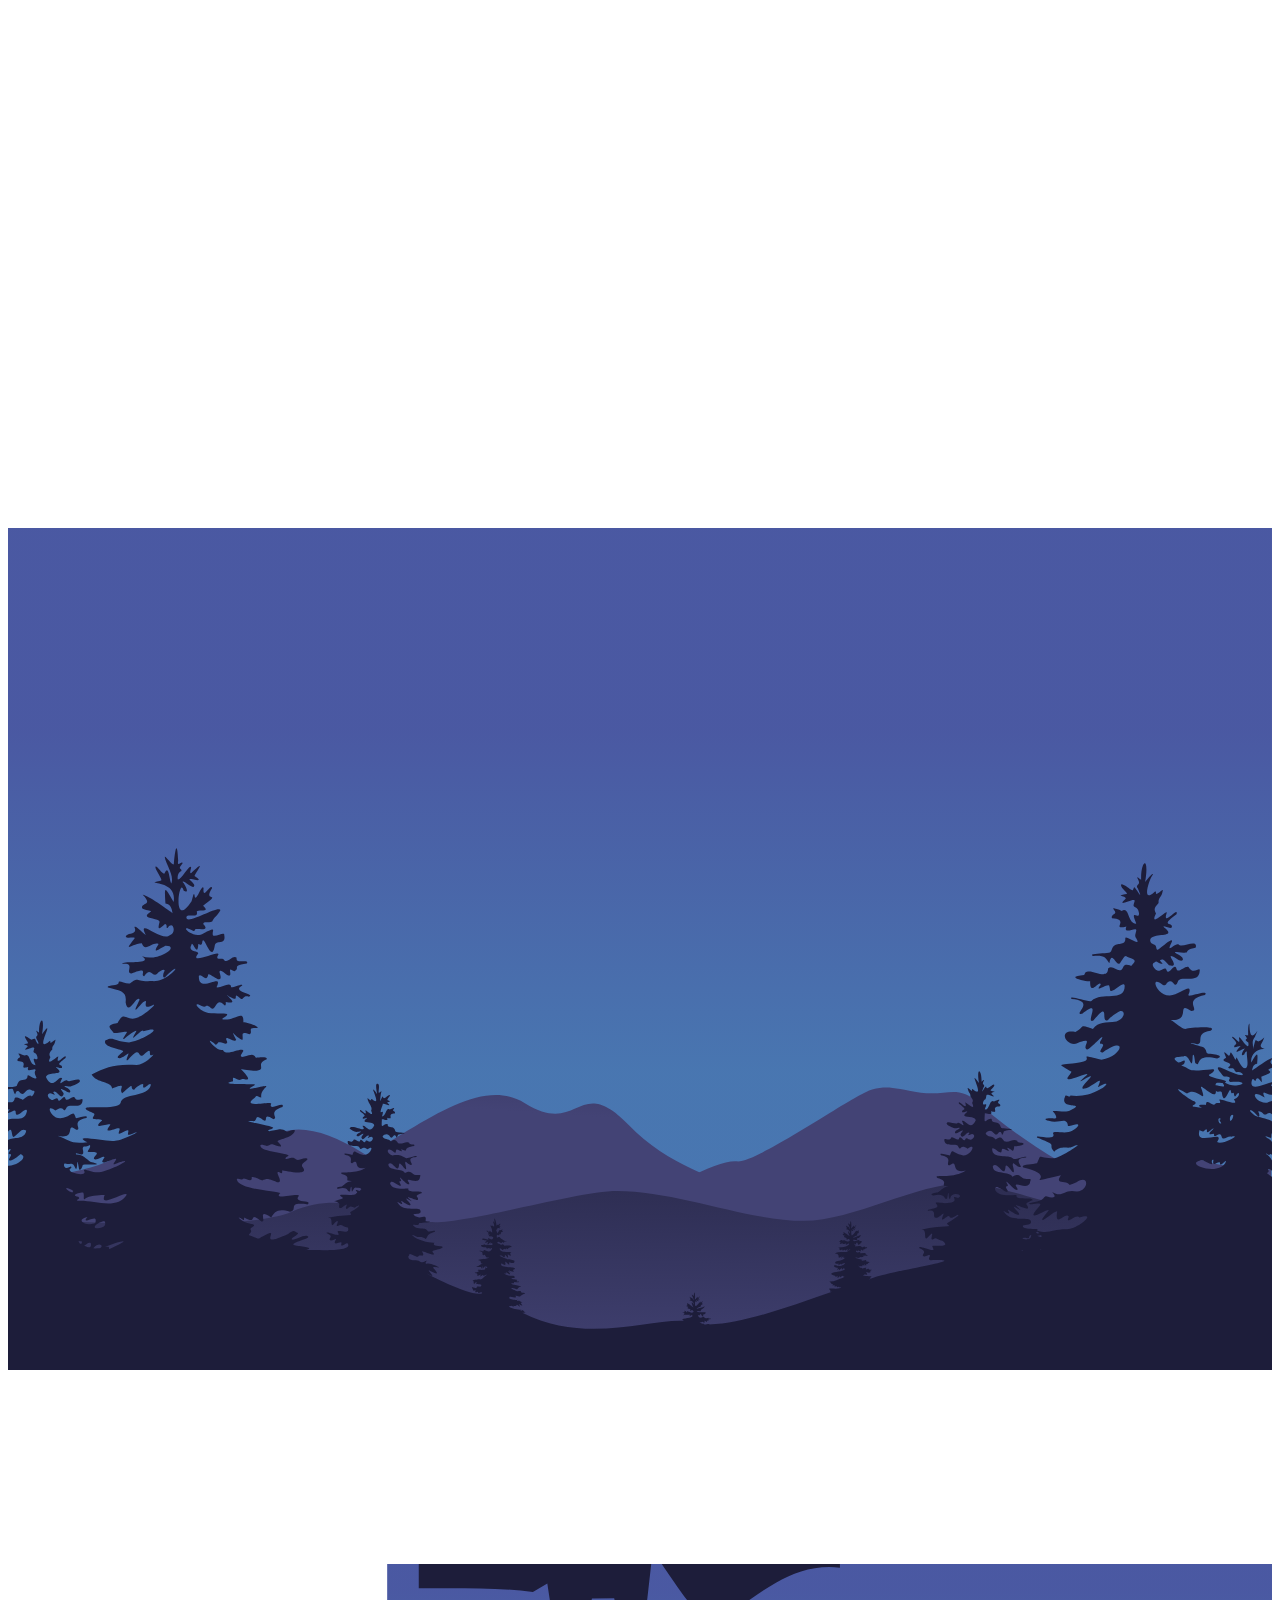
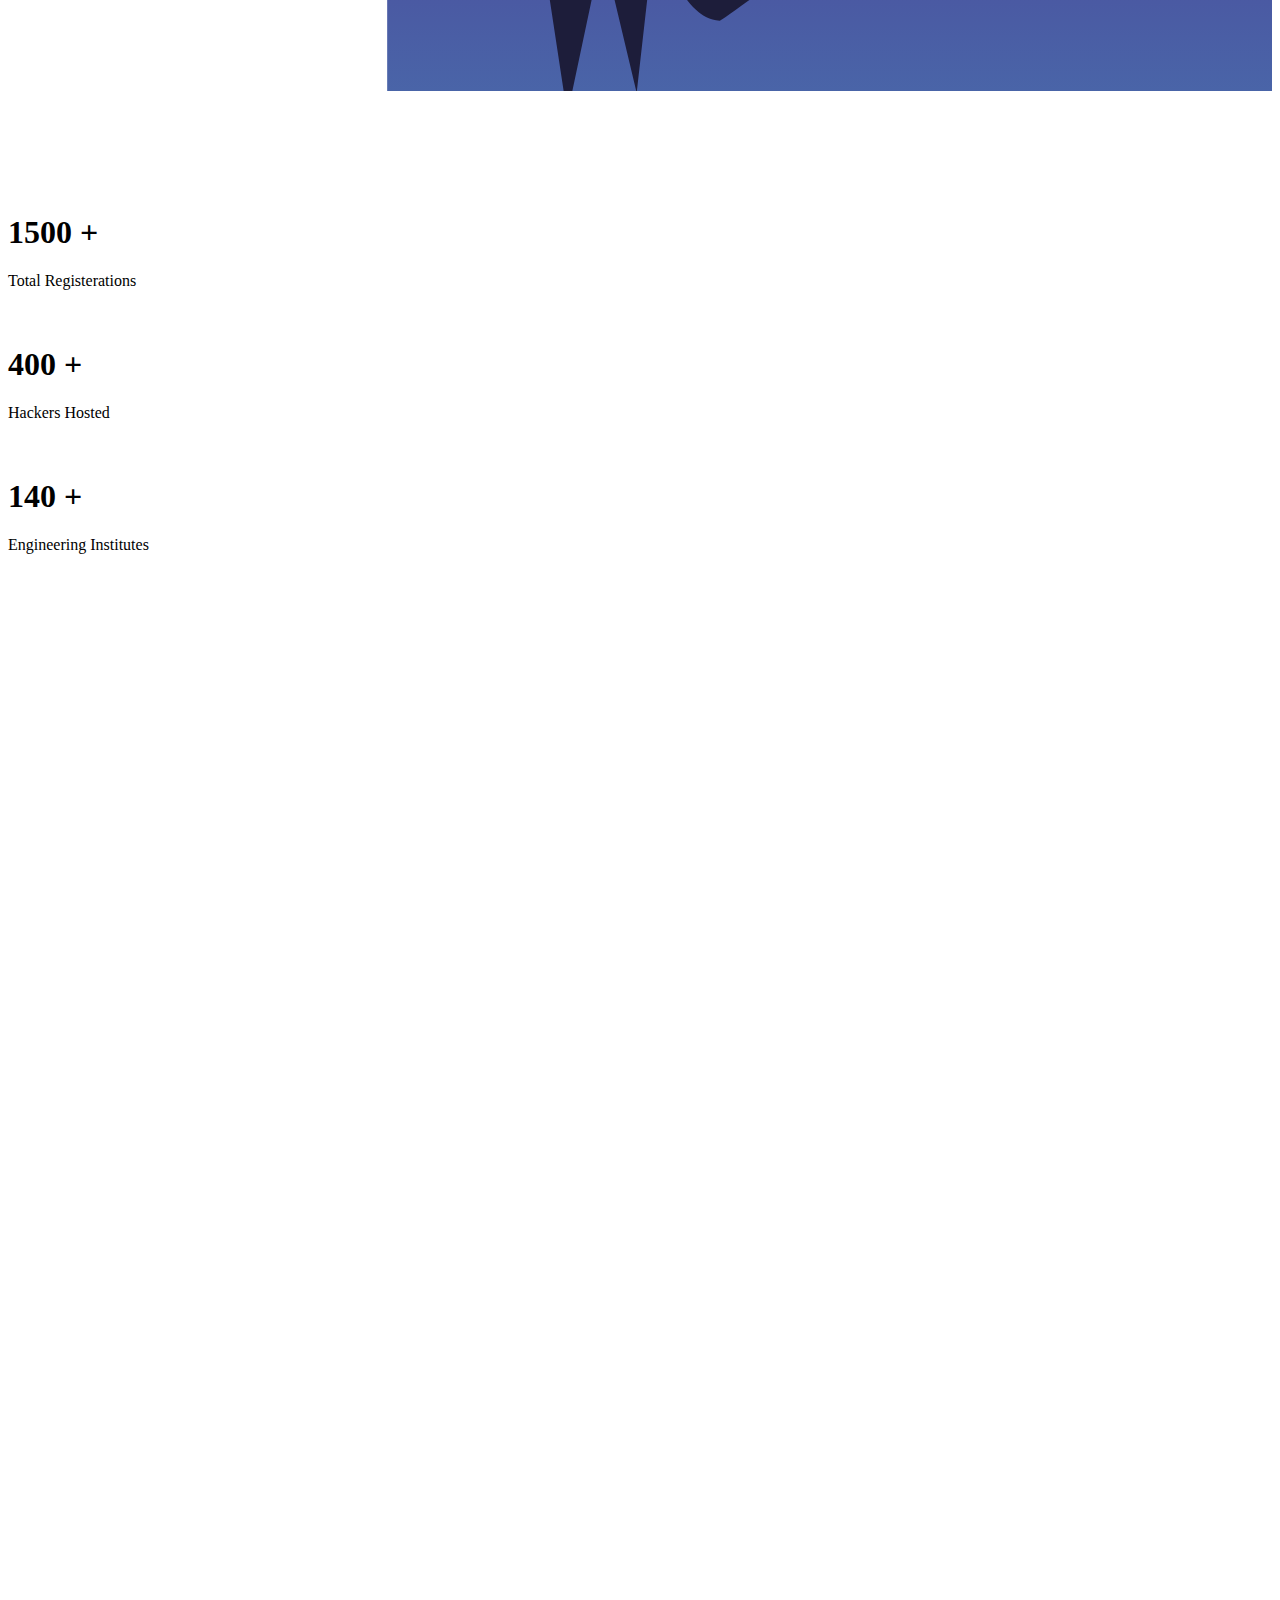
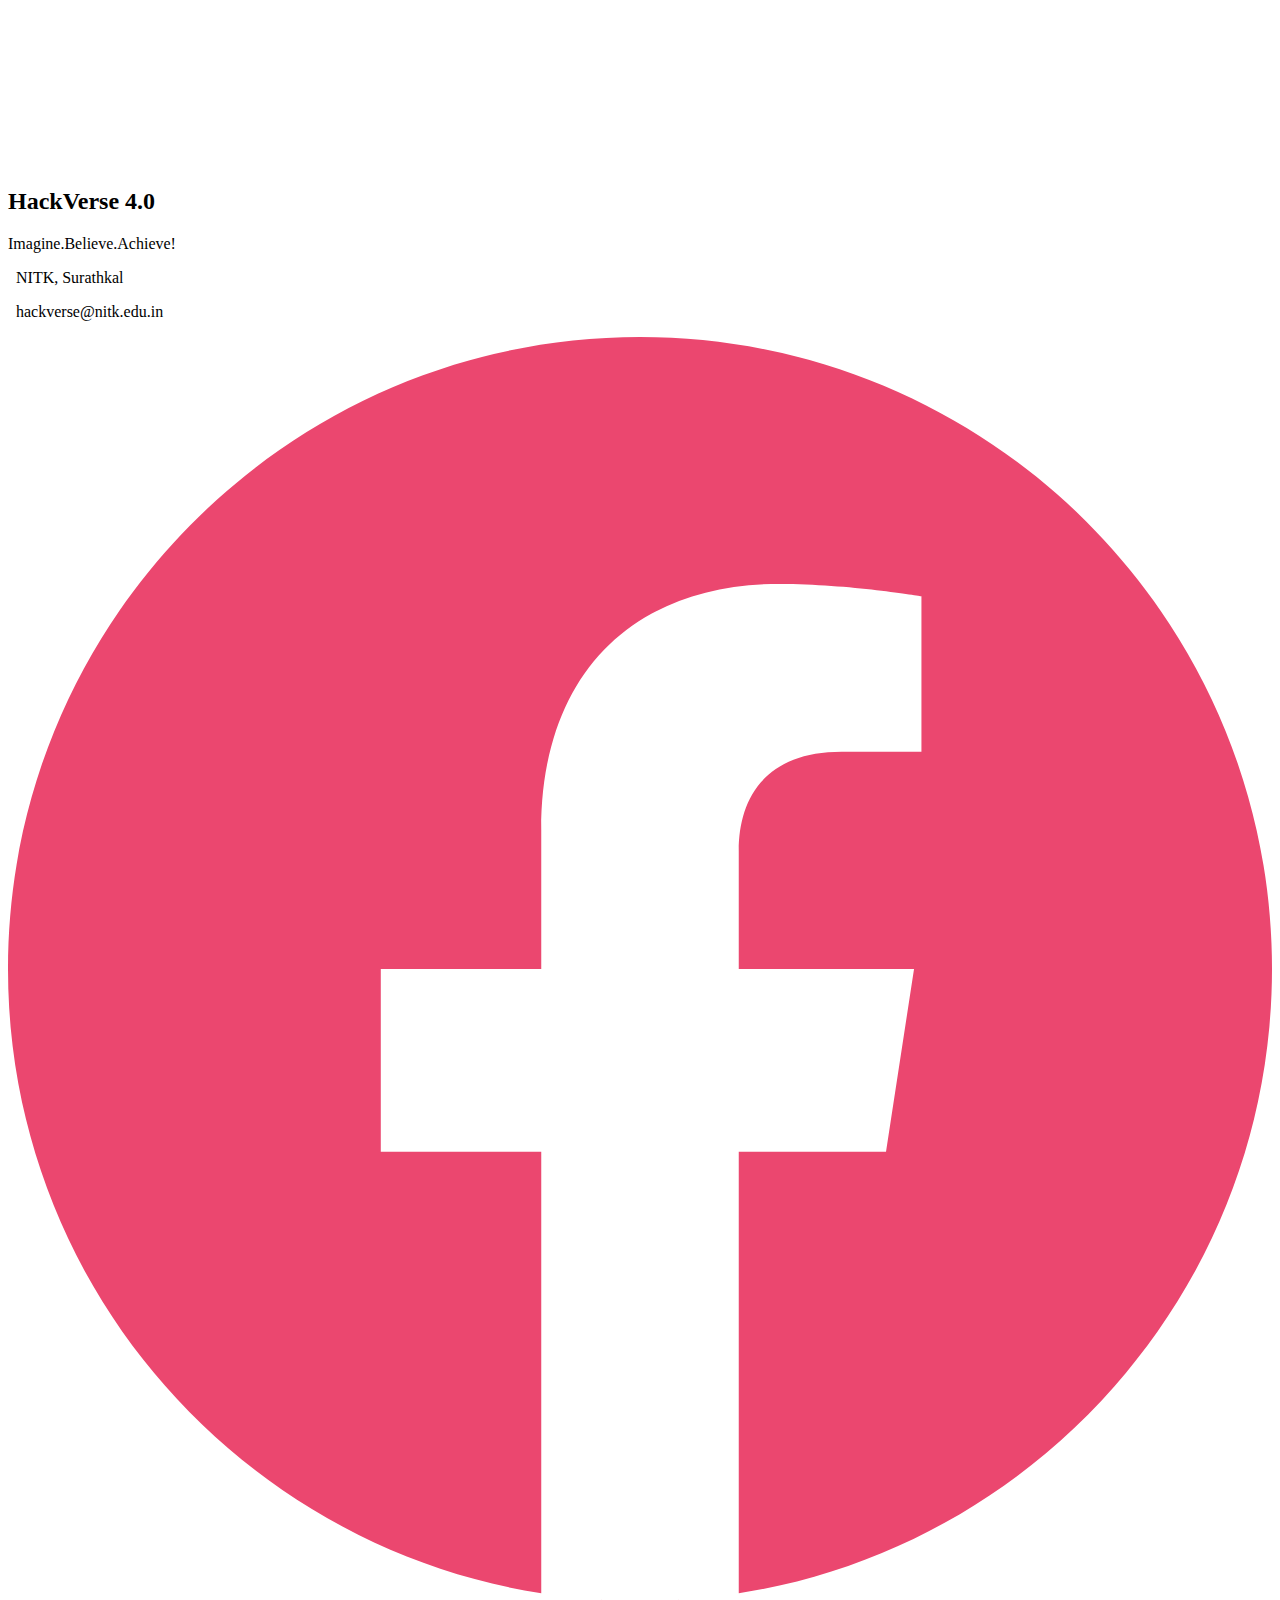
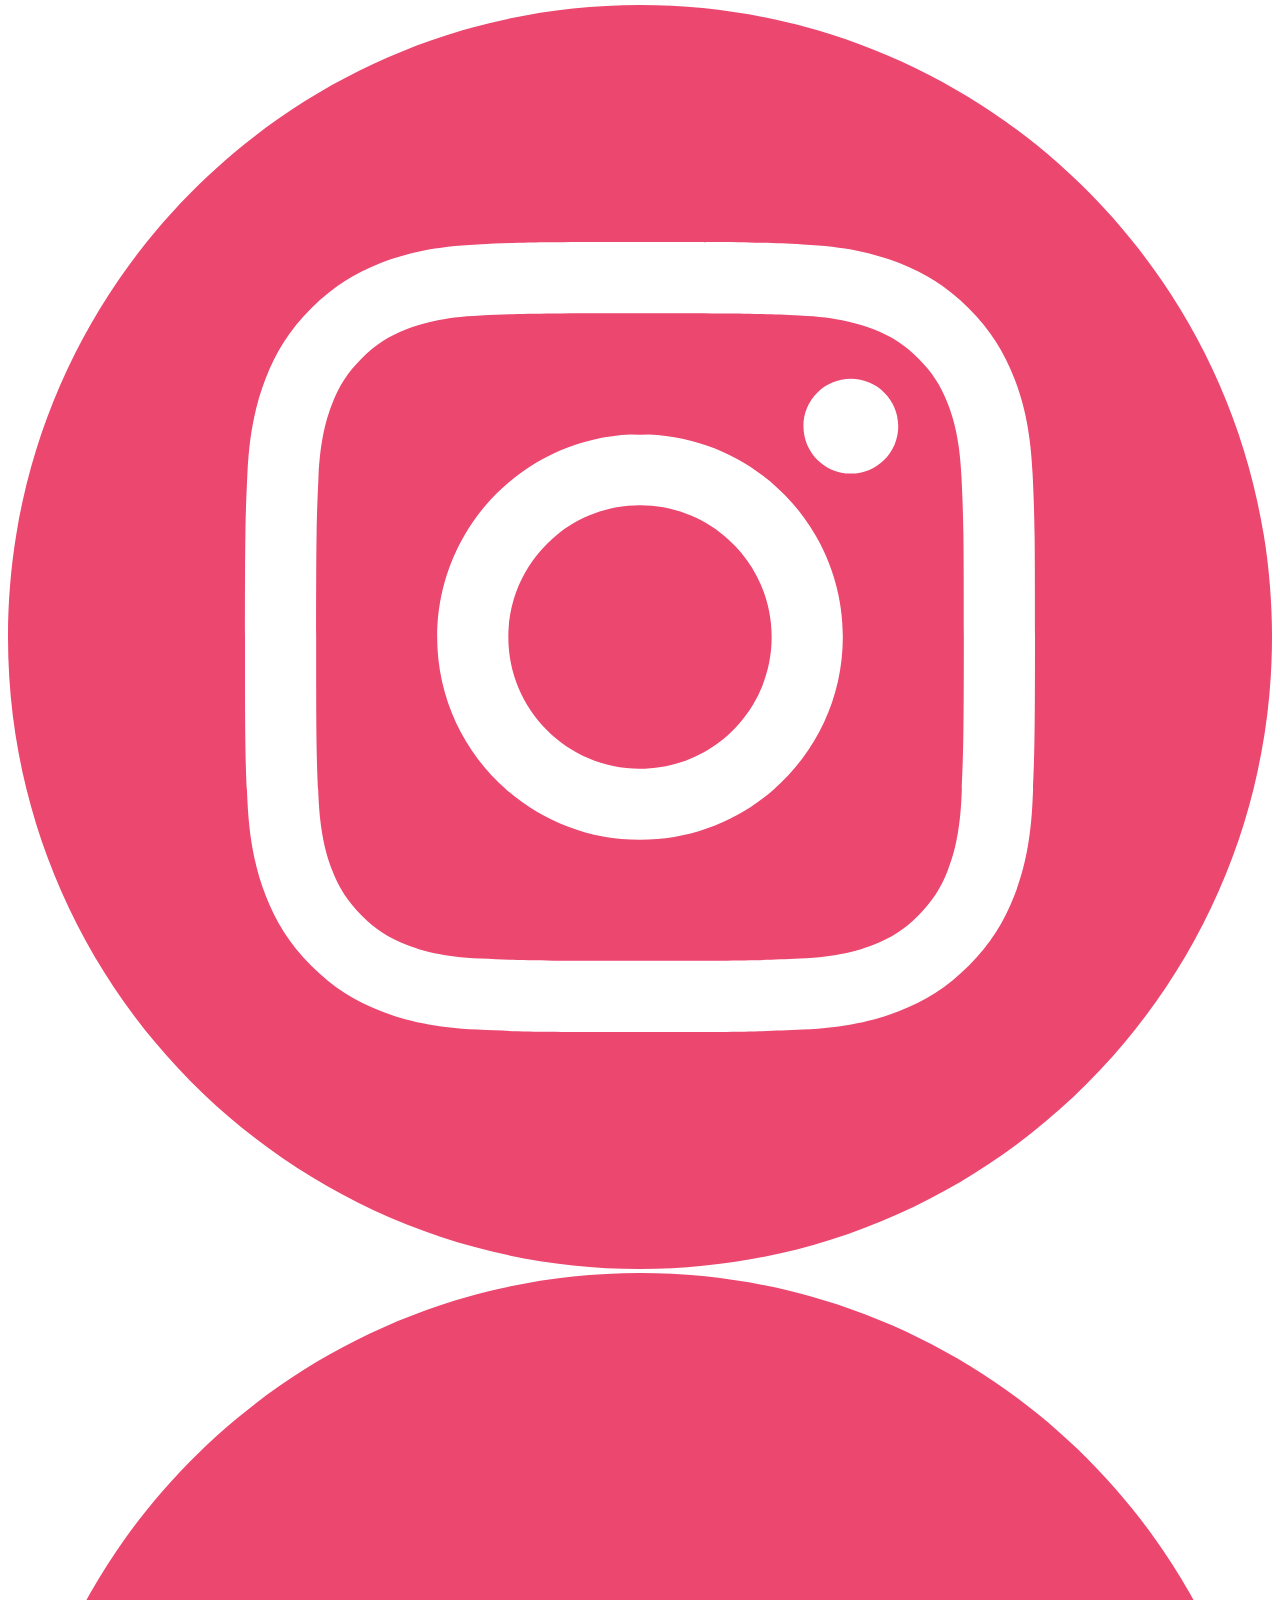
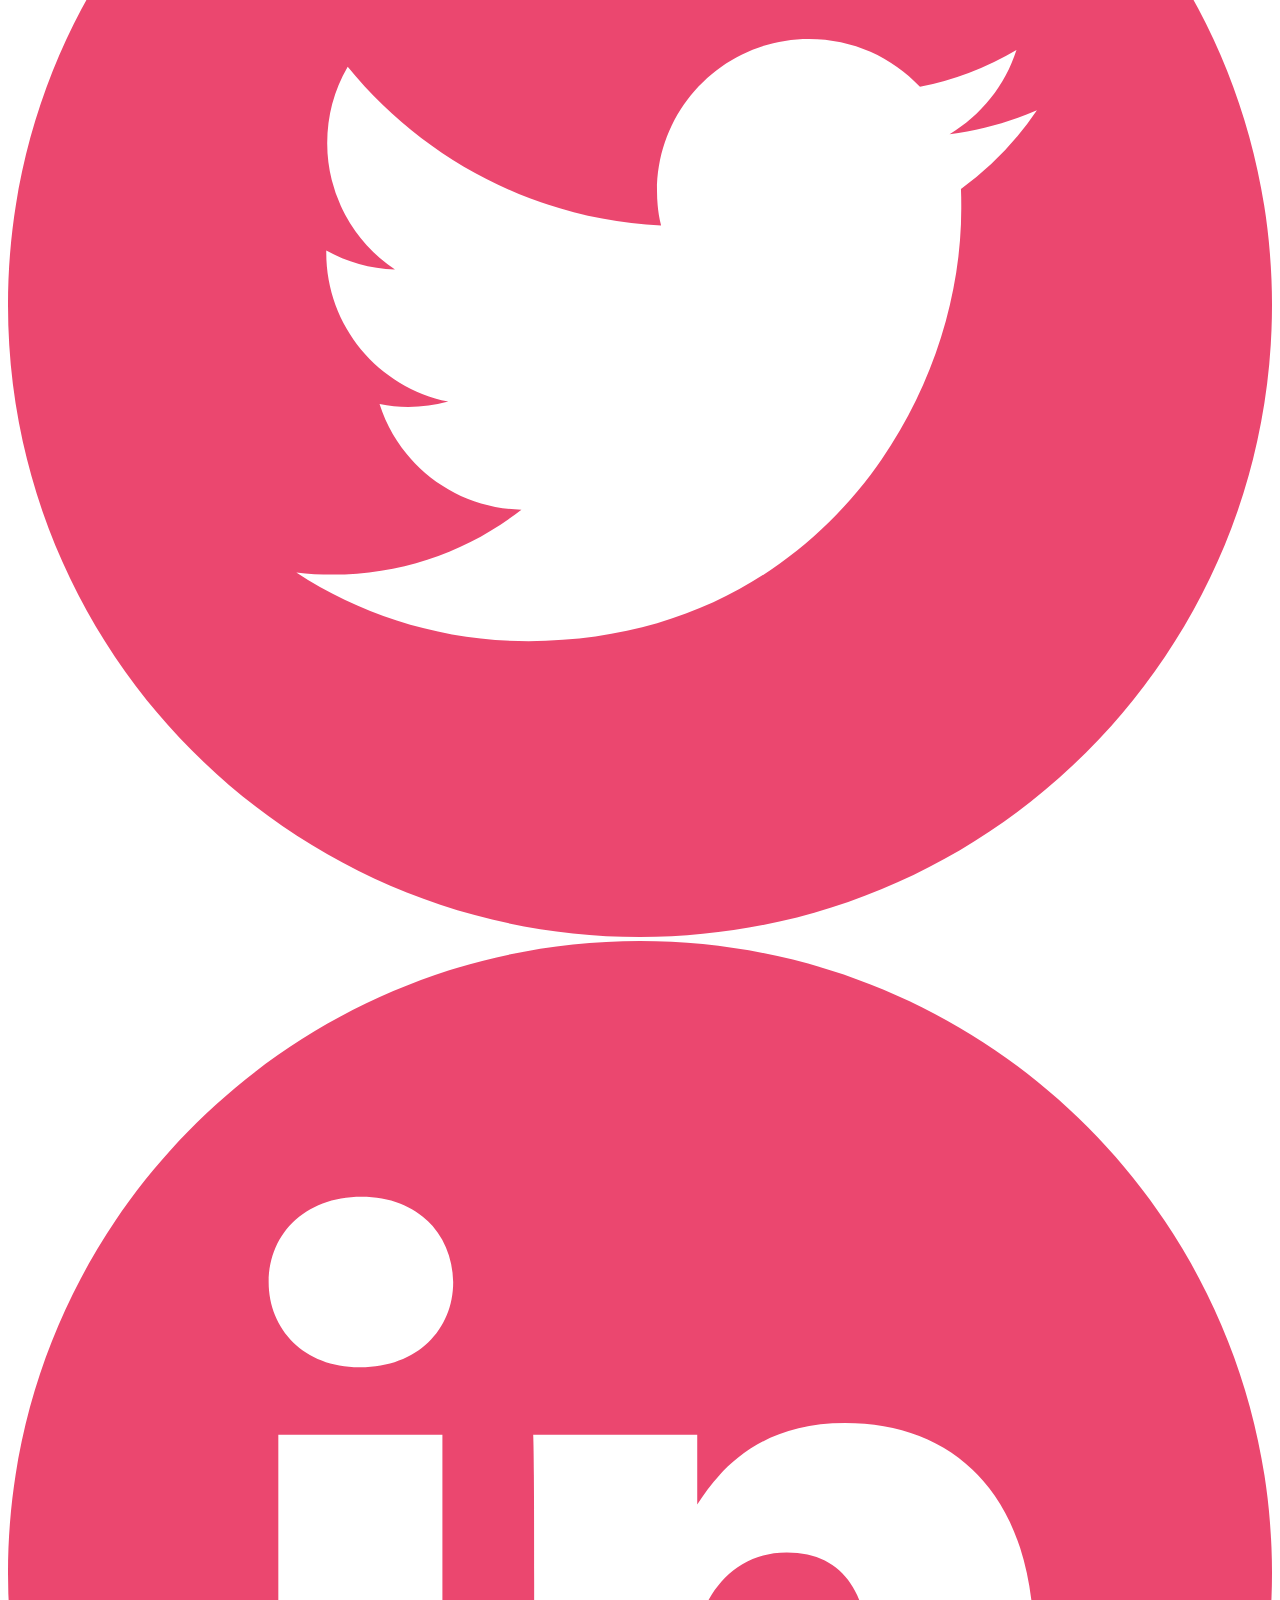
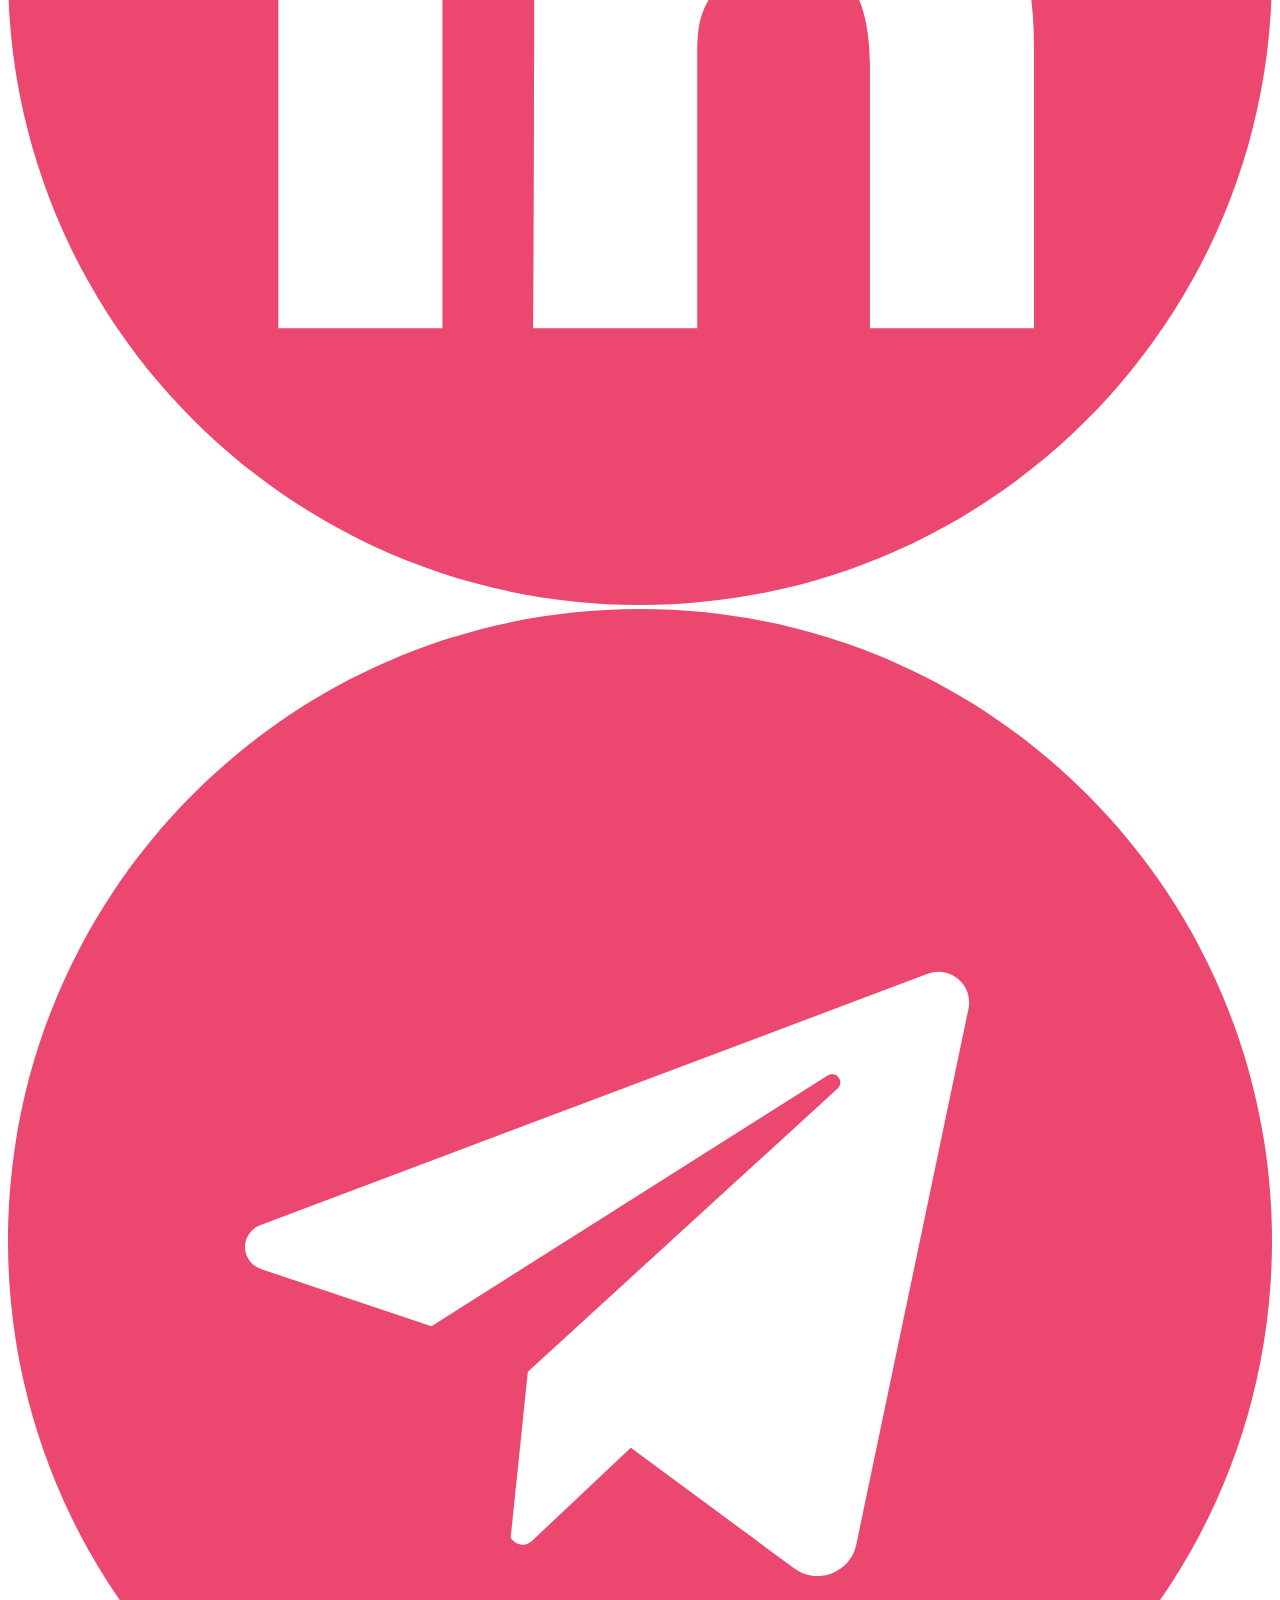
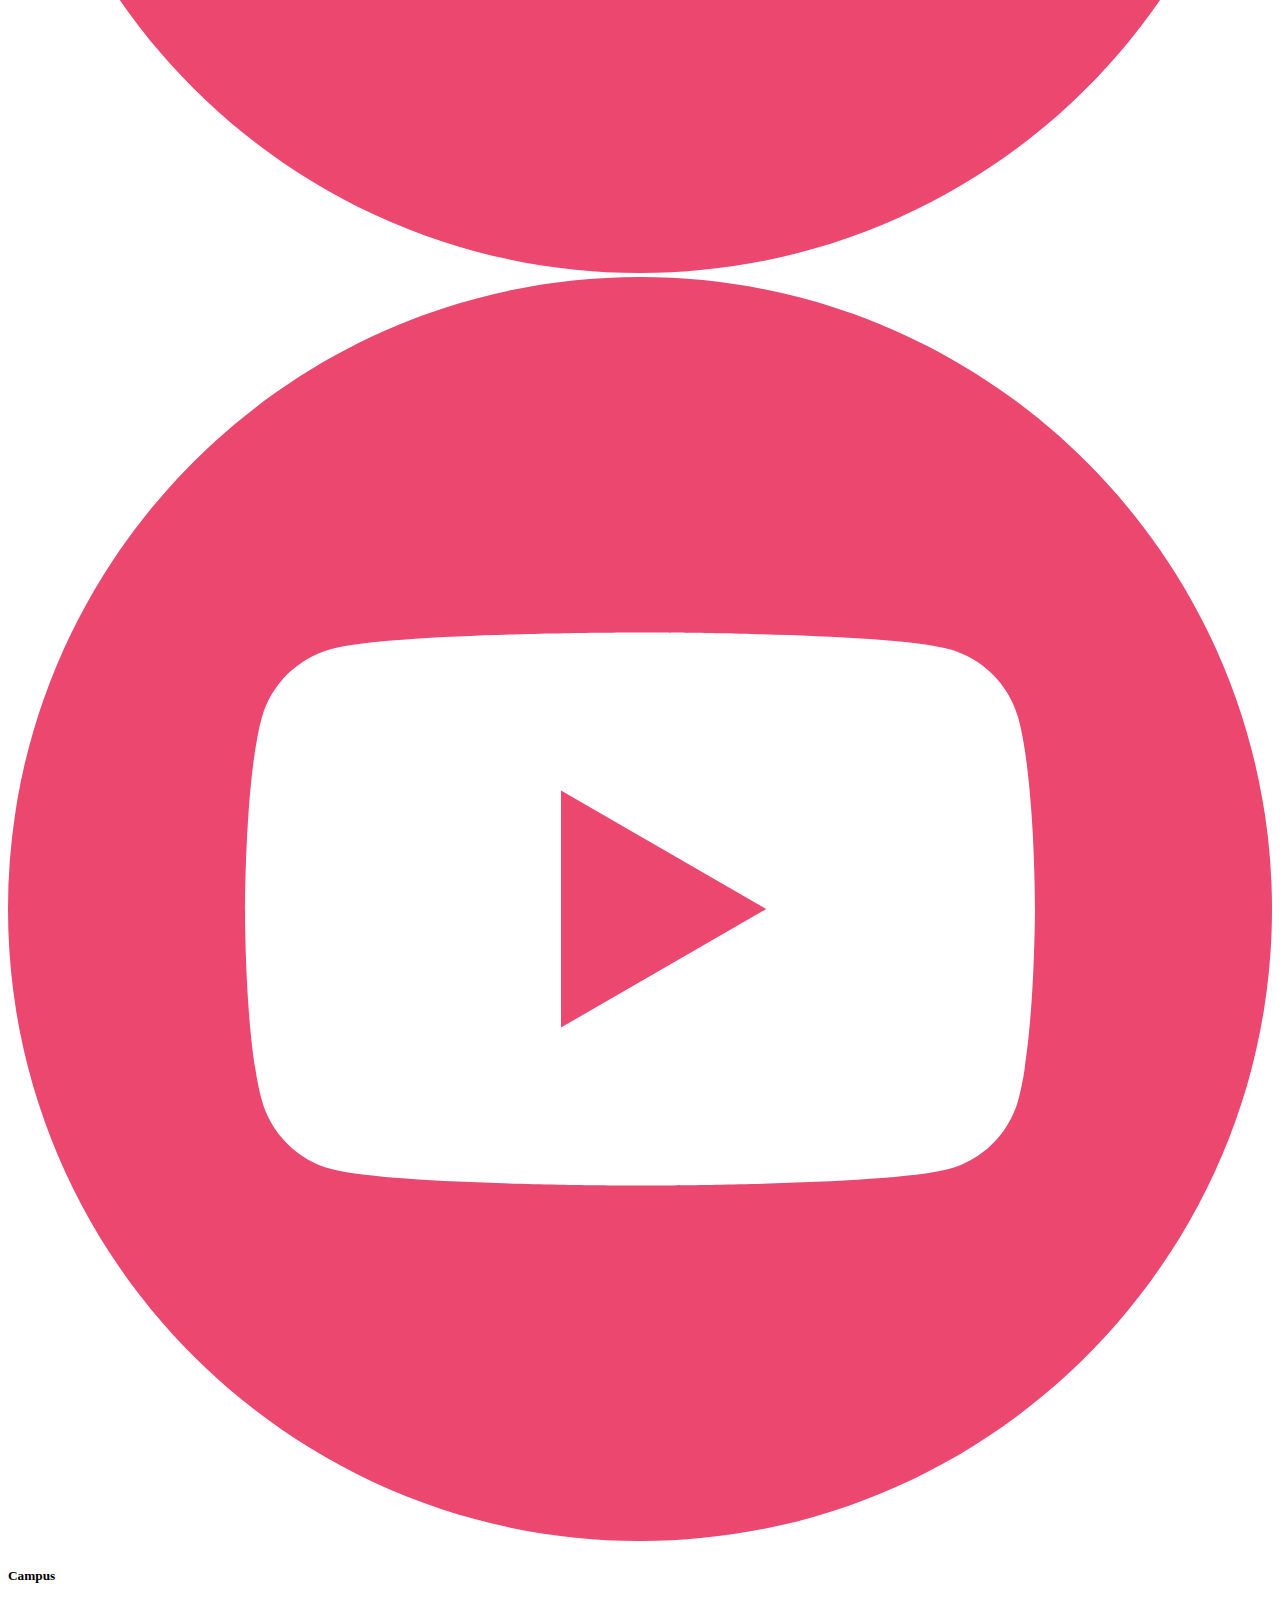
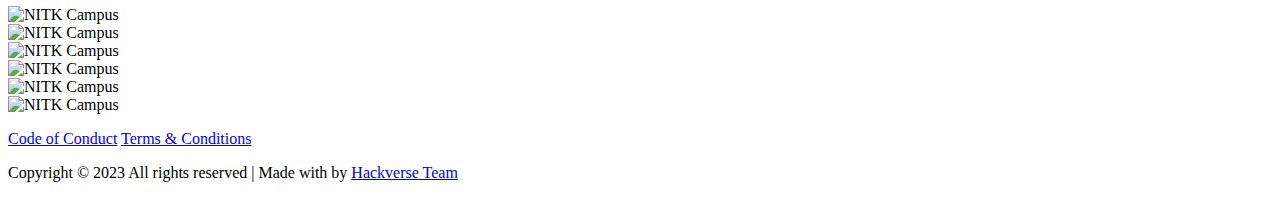
==== index.html @ b25eb015 "Merge pull request #24 from samyaksand/main" ====
<!DOCTYPE html>
<html lang="en">
  <head>
    <meta charset="UTF-8" />
    <meta http-equiv="X-UA-Compatible" content="IE=edge" />
    <meta name="viewport" content="width=device-width, initial-scale=1.0" />
    <meta
      name="google-site-verification"
      content="Exxlz7urXb5XhU5rgnhuvVPa6tegzMO-w1L4seva_x8"
    />

    <meta
      name="description"
      content="HackVerse - 4th Edition of the 24 Hour Nation-Wide Hackathon at NITK, Surathkal"
    />
    <meta
      name="keywords"
      content="HackVerse, Hackathon, Nation-Wide, NITK Surathkal, Prizes, 4th Edition"
    />

    <meta
      property="og:title"
      content="HackVerse - 4th Edition of One of India's Biggest Student Run Hackathons"
    />
    <meta
      property="og:description"
      content="HackVerse - 4th Edition of the 24 Hour Nation-Wide Hackathon at NITK, Surathkal"
    />
    <meta
      property="og:image"
      content="https://raw.githubusercontent.com/HackVerse/hackverse2022/main/img/logo.webp"
    />
    <meta property="og:type" content="website" />
    <meta property="og:url" content="hackverse.nitk.ac.in" />
    <link rel="icon" href="./img/logo_light.webp" />
    <!-- Bootstrap 5 -->
    <link
      href="https://cdn.jsdelivr.net/npm/bootstrap@5.1.3/dist/css/bootstrap.min.css"
      rel="stylesheet"
      integrity="sha384-1BmE4kWBq78iYhFldvKuhfTAU6auU8tT94WrHftjDbrCEXSU1oBoqyl2QvZ6jIW3"
      crossorigin="anonymous"
    />

    <!-- GSAP Scroll Library  -->
    <script src="https://cdnjs.cloudflare.com/ajax/libs/gsap/3.9.1/gsap.min.js"></script>
    <script src="https://cdnjs.cloudflare.com/ajax/libs/gsap/3.9.1/ScrollTrigger.min.js"></script>
    <script src="https://cdnjs.cloudflare.com/ajax/libs/gsap/3.11.4/MotionPathPlugin.min.js"></script>


    <link rel="stylesheet" href="style.css" />
    <!-- Responsive design stylesheet-->
    <link rel="stylesheet" href="responsive.css" />

    <link href="https://unpkg.com/aos@2.3.1/dist/aos.css" rel="stylesheet" />
    <!-- <link rel="stylesheet" href="./alien.css" /> -->

    <!-- Judges stylesheet-->
    <link rel="stylesheet" href="judges/judges_style.css" />
    <!--font-awesome for social media icons-->
    <link
      rel="stylesheet"
      href="https://cdnjs.cloudflare.com/ajax/libs/font-awesome/4.7.0/css/font-awesome.min.css"
    />

    <title>Hackverse 4.0 | March 2023</title>
  </head>

  <body data-bs-spy="scroll" data-bs-target="#scroll-spy" data-bs-offset="90">
    <!-- navbar -->

    <nav id="scroll-spy" class="navbar navbar-dark fixed-top navbar-expand-lg">
      <div class="container" data-aos="fade-up" data-aos-once="true">
        <img
          src="./img/logo.webp"
          width="80px"
          alt="Hackverse"
          class="navbar-brand navbar-logo-custom"
        />
        <button
          class="navbar-toggler"
          type="button"
          data-bs-toggle="collapse"
          data-bs-target="#navbarNav"
          aria-controls="navbarNav"
          aria-expanded="false"
          aria-label="Toggle navigation"
        >
          <span class="navbar-toggler-icon"></span>
        </button>
        <div class="collapse navbar-collapse" id="navbarNav">
          <ul class="nav navbar-nav navbar-nav-scroll">
            <li class="nav-item">
              <a
                class="nav-link active"
                aria-current="page"
                href="#home-section"
                ><span>HOME</span></a
              >
            </li>
            <li class="nav-item">
              <a class="nav-link" href="#about-section"><span>ABOUT</span></a>
            </li>
            <!-- <li class="nav-item">
              <a class="nav-link" href="#schedule-section"
                ><span>SCHEDULE</span></a
              >
            </li> -->
            <li class="nav-item">
              <a class="nav-link" href="#stats-section"><span>STATS</span></a>
            </li>
            <li class="nav-item">
              <!-- <a class="nav-link" href="#events-section"><span>EVENTS</span></a>
            </li>
            <li class="nav-item">
              <a class="nav-link" href="#prizes-section"><span>PRIZES</span></a>
            </li>
            <li class="nav-item">
              <a class="nav-link" href="#track-section"><span>TRACKS</span></a>
            </li> -->
           <!-- 
            <li class="nav-item">
              <a class="nav-link" href="#judges-section"><span>JUDGES</span></a>
            </li> -->
            <li class="nav-item">
              <a class="nav-link" href="#sponsors-section"
                ><span>SPONSORS</span></a
              >
            </li>
            <li class="nav-item">
              <a class="nav-link" href="#faqs-section"><span>FAQs</span></a>
            </li>
            <li class="dropdown">
              <a
                class="nav-link dropdown-toggle"
                href="#"
                id="navbarDropdown"
                role="button"
                data-bs-toggle="dropdown"
                aria-expanded="false"
              >
                LINKS
              </a>
              <ul class="dropdown-menu" aria-labelledby="navbarDropdown">
                <li class="nav-item">
                  <a class="nav-link dropdown-item" href="/blog"
                    >HackVerse Blog</a
                  >
                </li>
                <li class="nav-item">
                  <a class="nav-link dropdown-item" href="/team"
                    >HackVerse Team</a
                  >
                </li>
              </ul>
            </li>
          </ul>
        </div>
      </div>
    </nav>

    <!-- Home Section -->

    <div id="hero">
      <section id="home-section">
        <div class="home fluid-container d-flex flex-column">
          <div class="container fill">
            <!-- Add rectangular space on the top only in the front page to shift the contents below the navbar -->
            <div class="home-top-space-custom"></div>
            <div class="main row main-page">
              
              <!-- <div id="imagine-text">
                <h1 class="h1-title">
                  <span>H</span>
                  <span>a</span>
                  <span>c</span>
                  <span>k</span>
                  <span>V</span>
                  <span>e</span>
                  <span>r</span>
                  <span>s</span>
                  <span>e</span>
                  <span>4</span>
                  <span>.</span>
                  <span>0</span>
                </h1>
                </br>
              </div> -->

              <div
                class="d-flex flex-column col-text col col-md-12 col-lg-4 heading-main"
                data-aos="fade-right"
              >
                <div>
                  <p>March 25-26, 2023</p>
                </div>
                
                <h1>Imagine.</h1>
                <!-- <h1>Believe.</h1>
                <h1>Achieve!</h1> -->
                <br />
                

              <h1><b>HackVerse 4.0</b></h1>
                <p>24-hour long hackathon · By NITK</p>
                <a
                  href="https://discord.gg/Vr6hraQuPb"
                  class="pt-2 pb-2 pl-4 pr-4 text-center text-light mb-2 rounded fs-6"
                  style="background-color: #5865f2; width: 312px"
                >
                  <img
                    src="./img/discord.png"
                    alt="Discord"
                    style="height: 30px; margin-right: 10px"
                  />
                  <b>Join Discord Server</b>
                </a>
                <div
                  class="apply-button"
                  data-hackathon-slug="hackverse-2023"
                  data-button-theme="light"
                  style="height: 44px; width: 312px"
                ></div>
              </div>
              <!-- <div
                data-aos="fade-left"
                class="col col-md-12 col-lg-8 home-page-logo"
              >
                <img
                  width="95%"
                  src="./img/logo_long.webp"
                  alt="HackVerse 3.0"
                />
              </div> -->
            </div>
          </div>
        </div>
      </section>
      <svg
        xmlns="http://www.w3.org/2000/svg"
        xmlns:xlink="http://www.w3.org/1999/xlink"
        viewBox="0 0 750 500"
        preserveAspectRatio="xMidYMax slice"
      >
        <defs>
          <!-- Scene 1 Gradient -->
          <linearGradient
            id="grad1"
            x1="-154.32"
            y1="263.27"
            x2="-154.32"
            y2="374.3"
            gradientTransform="matrix(-1, 0, 0, 1.36, 231.36, -100.14)"
            gradientUnits="userSpaceOnUse"
          >
            <stop offset="0.07" stop-color="#9c536b" />
            <stop offset="0.98" stop-color="#d98981" />
          </linearGradient>
          <linearGradient
            id="bg_grad"
            x1="-154.32"
            y1="120.27"
            x2="-154.32"
            y2="374.3"
            gradientUnits="userSpaceOnUse"
          >
            <stop offset="0.0" stop-color="#1d2f8b" />
            <stop offset="0.8" stop-color="#1b549d" />
          </linearGradient>
          <linearGradient
            id="grad2"
            x1="242.5"
            y1="356.25"
            x2="750"
            y2="356.25"
            gradientUnits="userSpaceOnUse"
          >
            <stop offset="0" stop-color="#fbbd93" />
            <stop offset="0.98" stop-color="#c46976" />
          </linearGradient>
          <linearGradient
            id="grad3"
            x1="467.26"
            y1="500"
            x2="467.26"
            y2="225.47"
            gradientUnits="userSpaceOnUse"
          >
            <stop offset="0.01" stop-color="#ffb8bd" />
            <stop offset="1" stop-color="#914d64" />
          </linearGradient>
          <linearGradient
            id="grad4"
            x1="216.56"
            y1="227.64"
            x2="191.14"
            y2="600.82"
            gradientUnits="userSpaceOnUse"
          >
            <stop offset="0" stop-color="#70375a" />
            <stop offset="0.96" stop-color="#8a6e95" />
          </linearGradient>
          <linearGradient
            id="grad5"
            x1="1"
            y1="413.12"
            x2="340.58"
            y2="413.12"
            gradientUnits="userSpaceOnUse"
          >
            <stop offset="0" stop-color="#433d6c" />
            <stop offset="1" stop-color="#392e54" />
          </linearGradient>
          <linearGradient
            id="grad6"
            x1="454.13"
            y1="295.96"
            x2="454.13"
            y2="498.93"
            gradientUnits="userSpaceOnUse"
          >
            <stop offset="0" stop-color="#2b2850" />
            <stop offset="0.99" stop-color="#563a6a" />
          </linearGradient>
          <linearGradient
            id="grad7"
            x1="434.38"
            y1="391.96"
            x2="474.27"
            y2="516.33"
            gradientUnits="userSpaceOnUse"
          >
            <stop offset="0.3" stop-color="#1c1b38" />
            <stop offset="0.38" stop-color="#201e3e" />
            <stop offset="0.9" stop-color="#383263" />
          </linearGradient>
          <linearGradient
            id="grad8"
            x1="259.18"
            y1="335.54"
            x2="213.65"
            y2="500.39"
            gradientUnits="userSpaceOnUse"
          >
            <stop offset="0" stop-color="#0e0a1a" />
            <stop offset="0.3" stop-color="#100d1f" />
            <stop offset="0.64" stop-color="#17142c" />
            <stop offset="0.95" stop-color="#201f3f" />
          </linearGradient>
          <linearGradient
            id="grad9"
            x1="508.16"
            y1="321.39"
            x2="726.97"
            y2="623.69"
            gradientUnits="userSpaceOnUse"
          >
            <stop offset="0.01" stop-color="#120e22" />
            <stop offset="1" stop-color="#221d42" />
          </linearGradient>

          <!-- Scene2 Gradient -->
          <linearGradient
            id="lg4"
            x1="641.98"
            y1="274.9"
            x2="638.02"
            y2="334.36"
            gradientUnits="userSpaceOnUse"
          >
            <stop offset="0" stop-color="#2c2c50" />
            <stop offset="1" stop-color="#434375" />
          </linearGradient>
          <linearGradient
            id="lg5"
            x1="172.37"
            y1="286.02"
            x2="171.33"
            y2="343.08"
            xlink:href="#lg4"
          />
          <linearGradient
            id="lg6"
            x1="505.71"
            y1="261.55"
            x2="504.61"
            y2="322.08"
            xlink:href="#lg4"
          />
          <linearGradient
            id="lg7"
            x1="301.32"
            y1="260.99"
            x2="295.66"
            y2="345.9"
            xlink:href="#lg4"
          />
          <linearGradient
            id="lg8"
            x1="375.59"
            y1="381.01"
            x2="373.3"
            y2="507.08"
            xlink:href="#lg4"
          />

          <!-- Scene3 Gradient -->
          <radialGradient
            id="bg2-grad"
            cx="365.22"
            cy="500"
            r="631.74"
            gradientTransform="translate(750 552.6) rotate(180) scale(1 1.11)"
            gradientUnits="userSpaceOnUse"
          >
            <stop offset="0" stop-color="hsla(349, 94%, 75%, 1)" />
            <stop offset="0.12" stop-color="hsla(342, 49%, 62%, 1)" />
            <stop offset="0.18" stop-color="hsla(328, 37%, 56%, 1)" />
            <stop offset="0.33" stop-color="hsla(281, 33%, 48%, 1)" />
            <stop offset="0.41" stop-color="hsla(268, 38%, 48%, 1)" />
            <stop offset="0.45" stop-color="hsla(266, 38%, 43%, 1)" />
            <stop offset="0.55" stop-color="hsla(261, 37%, 32%, 1)" />
            <stop offset="0.64" stop-color="hsla(253, 36%, 24%, 1)" />
            <stop offset="0.72" stop-color="hsla(244, 33%, 19%, 1)" />
            <stop offset="0.78" stop-color="hsla(240, 33%, 17%, 1)" />
          </radialGradient>
          <radialGradient
            id="fstar-grad"
            cx="1362.39"
            cy="-53.7"
            r="39.39"
            gradientTransform="matrix(0.89, -0.45, -0.45, -0.89, -473.7, 640.57)"
            gradientUnits="userSpaceOnUse"
          >
            <stop offset="0" stop-color="#fff" />
            <stop offset="0.06" stop-color="#fff" stop-opacity="0.8" />
            <stop offset="0.12" stop-color="#fff" stop-opacity="0.62" />
            <stop offset="0.19" stop-color="#fff" stop-opacity="0.45" />
            <stop offset="0.26" stop-color="#fff" stop-opacity="0.31" />
            <stop offset="0.33" stop-color="#fff" stop-opacity="0.2" />
            <stop offset="0.41" stop-color="#fff" stop-opacity="0.11" />
            <stop offset="0.49" stop-color="#fff" stop-opacity="0.05" />
            <stop offset="0.59" stop-color="#fff" stop-opacity="0.01" />
            <stop offset="0.72" stop-color="#fff" stop-opacity="0" />
          </radialGradient>
          <linearGradient
            id="linear-gradient"
            x1="472"
            y1="461.56"
            x2="872.58"
            y2="461.56"
            gradientUnits="userSpaceOnUse"
          >
            <stop offset="0" stop-color="#fd75a8" />
            <stop offset="1" stop-color="#5a2d81" />
          </linearGradient>
          <linearGradient
            id="linear-gradient-2"
            x1="214.61"
            y1="508.49"
            x2="166.09"
            y2="361.12"
            xlink:href="#linear-gradient"
          />
          <linearGradient
            id="linear-gradient-3"
            x1="57.65"
            y1="508.01"
            x2="448.08"
            y2="508.01"
            xlink:href="#linear-gradient"
          />
          <linearGradient
            id="linear-gradient-4"
            x1="193.48"
            y1="508.3"
            x2="761.05"
            y2="508.3"
            xlink:href="#linear-gradient"
          />
        </defs>

        <rect
          id="bg"
          width="750"
          height="500"
          opacity="0.8"
          fill="url(#bg_grad)"
        />

        <!-- SCENE 2 -->
        <g id="scene2">
          <g id="hills2">
            <path
              id="h2-6"
              d="M524.28,418.82c6.36,0,80.19-14.81,103.12-36.53S655.28,345.8,679,359.64s33.69,18.54,46.63,18.82a158.62,158.62,0,0,1,23.88,2.4V447L632,458.92Z"
              fill="url(#lg4)"
            />
            <path
              id="h2-5"
              d="M294.06,498.2l49.09-66.93s-64-6.48-93.59-31.29-63.47-49.78-87.15-41.46-81.7,4.44-98.73,15S.1,387.08.1,387.08l.37,60.18L209.75,498.2Z"
              fill="url(#lg5)"
            />
            <path
              id="h2-4"
              d="M264.94,449.2s61-16.39,94.07-37.28,61.37-37.2,73.53-36.12,69.9-40,80.18-42.62,13.55-.37,29,1.85,22-5.27,34.52,6.39,43.29,34.86,75.51,48.52c25.88,11,91.48,28.88,91.48,28.88l-31.58,67.73-326.93,9.27Z"
              fill="url(#lg6)"
            />
            <path
              id="h2-3"
              d="M.47,469.58V420s113.73-2.74,171.72-26.68,101.69-72.29,134.53-52,31.37-18.48,61.9,13.28S446.68,393.48,478,406.86s113.08,26.06,113.08,26.06l-59.28,53.4L272.55,485Z"
              fill="url(#lg7)"
            />
            <path
              id="h2-2"
              d="M749.55,500V398.27l-38.48-6.67s-29.86,12.13-63,11.53-39.61-7.26-70.33-13.41-72.58,21.4-105.61,21.4-75.5-17.78-110.64-17.78c-24.85,0-90.08,20.12-110.82,18.48s-51.11-20.42-82-6.26S.47,409.26.47,409.26V500Z"
              fill="url(#lg8)"
            />
            <path
              id="h2-1"
              d="M746.51,371.43c-.18-1,1.74,1.28,2.2.27s2,1.37,2.14.37c.81-3.64.32-8.56-3.75-10.12-2.88-2.18,1.15-.54,2.06-.18,1.1,1.1-.4-4.74,1.86-1.95,2.17-10.09-3.87-8.35-11-11.08-6.32-4.83-1.32-3.94,1.19-.09,1.46,1.73,1.64-.55.82-1.91s1.92-.46,3.1,1.09c2,1.29,2.67-3.2,5.88,1.26-.68-1.81,1.09-6-.76-7,1.21-2.4.59-2.67-3.16-1.1-7.28.94-11.31-9.61-1.41-3-3.86-9,7.46,5.89,5.33-7.74-2.64,1.73-1.42.9-.67-1.37-1.62-.72-15,7.23-12.15-1.46.64-1.28,1,0,2,.73,1.69-5.55,4.78,5.68,3.45-2.56,12-4-1.25-3,7.36-5.61-1.11-2.6-3.43-2.45-.21-5.78-2.64.43-9.82,5.81-12.61,7.75.24-1.15.51-4,3-4.1.6-7.23.24-7-3.46-.64-.74-4.79,3.91-8.88,8.68-7.83-5.28-1.79-2.56-2.09-1-7-6.52,6.54-3.66-4.45-6.7,7,.48-3.06-1.28-4,1.22-7.47,4.44-10.76-3.3,8.72-3.29-7.83-1,.43-.73,6.12-.79,7.07-3-.8-1.7-.34-.69,1.7-1.43,1.17-.74,1.27.8,2.49.74,4.27-2,1.08-3.36-.88-4.35-6.05-.4,2.13-2.72.12-1.24-1.36-4-3.95-3.43-2.14,4.91,4.75.6,3.52,1.19,5.61,1.41.16,4.51-1.36,3.39-.25-5.76,6.22,2.05.63,2.89,1-1,.93-3.28,5.39-.37,3.54.29-1.15,1.37-2.35,1.57-1.48-.46,2,1.69,9.06-1,9.72-2.54,0-4.86-7.06-5.24-6.39-.38,1.49-.5,1.86-1.08.5-3.67-7.21-1.74-.94-3.68-1.65-4-4.19-2-.84-1.32,1.24-4.84,2.49,3.28,2.51,2.44,4.45-.7,1.28-2.07,1.25-.58,1.92,4.58-.37,2,1.39,4.34,2.28,2.88-1,5.26,2.39,2.44,1.69-5-.1-20.52-11-10,.87,7,.12,1,2.11,3.88,3.21,15-1,2.77,4.82-3.33.35,3-1.17-3.57-1.56-7.58-3.23s-.38-1.28,1-3.45-2.05-.77-8.71-.51-5.38-.89-9-2.3,0,0,.51-2.56-1.66.13-3.84.13c-4.52-3.06-1.16-3.32,3.2-3.57,3.67-1.95,5.09,10.6,5.38-.39.77-2.3,1.16,1.92,1.54,4.35,3.76,3-1.2-6.05,12.94-2.81,4.1-1.28-.26-2.31-4-2.69s-1.16-1.28-3.85-3.83c-3.6-1.38-12.91-3.64-4-1.92,4.58-.21-1.85-6.68,7.95-7.92,5.38-3.37-13.42-1.72-14.35-1.15-2.29.56-6.18-3.69-9.28-5.31,12.7,1.23,2.82-11.86,12.22-5.3,5.73-.12-5.55-6.49,8.08-9.45,2.43-2.94-5.26-.26-8.33.26s-.26-1.28-.77-3.58-6.66,3.32-11.66,3.58c-7.8.37-12.63-12.92-4.1-6.27,2.44.64,1.28-.89,3.59-2,3-1.51,3.21,5.49,5.51-.64,2.22-3.05,12.37,2.1,12.68-5.62.56-3.26-3.79,2.9-6.66-2.43-2.36-.88-6.61,4.89-7.3.51-1.42-2.62-4.59,5.33-5.77,1.15-.51-1.53-1.92-.51-3.84.51s-6.52-3.82-3-5c.9-1.15,1.8.64,3.72.89s-.39-.89-.77-2c2.12-1.35,3,.56,5.38,2.94,8.31,2.12-4.64-9.3,4.35-4,4.35,3.21,6-.42.26-2.81-2.82-1.92.38-.77,4-.64s.9-.9,4.1-2.17,3.2-.13,3.33-2c-.26-3.55-8.61,1.51-10.25-.64-2.23-1.5-8.21,6.86-4-1.79.64-2.68-4.48,1.92-7.3,4.09s-1.15-1.15-3.07-2.17-2.31-.89-2.57-2.68c.68-5.19,16.82-.84,8.33-7.54-1.54-2,2.18.64,4.36.13,1.76-4.07-7.91.1,2.94-8,1.54-5.58-8.57,8.13-5.89-.64,1.43-3.27-10.84,9.6-6.28.13-1.56-3-.72-3.44,1.54-6.14-.33-3.42,1.84-3.19,2.43-7.15.9-2-2.17,1.15-3.45,1.66s.25-2.17-1.29-1.28c-8.07,7.69-3.42-7.39-1-10.35-.13-1.4-4.67,4.62-4.67,4.62,2.71-16.44-2.82-12.66-2.37-1.3-5.21-3.92,0,.7-1.54,2.43-1.16,1.15-1.28,1.53-.39,2.68,3.76,9.29-1.34-1-2.3-.64-.9,1.54-.39,2.31-1.93,1.28s-6.14-4.6-5.76-2.42,4.74,4.72,3.2,5.11c-7.75,1.68.41.75-.51,2.81-6.8,6.31,7-2,5.25,1.79-.64,2.42-.89,2.3.39,3.19,2,0,3.62,6.06.89,5-3.91-1.77.54,4.68-.38,4.86-5.08-.23-3.77-10.37-8.44-7.67a17.55,17.55,0,0,0-3-1.15c-5-1.66,1,1.66-1.41,2.94s-1.28,2.56-1.28,2.56c11,.75-1.35,7.24,8.45,4.85-2.31,5.75,7-.71,5.77,2.83-.51,2.16-.77,2.54-.26,3.82,4.57,6.78-6.42-2.12-6.15.38.33,4.58-5,2.33-7,4.73-2,2.68-.39,3.7-4,4.09s-11.53.51-7.95,1.66c6.79-.42,7.22,1,9.48,4.34,1.53-8.78,4.34,3.66,6.66-.64,1.67-1.91,2.44-4.6,3.85-3.19,5.06,1.8,5.87,1.91,2.43,5.49,0,0-3.59-1.79-4.61.39-2.32,5.72-6-1.9-9.1,1.15-.14,7.69-9.9-.58-13.45,2.3a2,2,0,0,1-1.86,1.66c-11.3,1.06,4.16,4.2,4.68,3.45-.21,9.86,5.69-1.41,6.28,2.17-4.69,5.84,5-1.95,5.12.89.64,2,0,3.71,2.31,2.43s6.66-5.62,6.79-2.68c.15,10-13.55,3.34-19.73,8.94-1.68,1-14.07-3.87-11.79-1.15,15.19,1.27.05,9.69,6.34,8.82,12.38-9.88,1.29,6.2,6.6,4,10.7-13.37,3.6,2.41,8.71-.38a21.44,21.44,0,0,1,5.38-4.22c4.24-3.57,6.29,2.58-.38,5.18-6.85.83-10.49,0-14,4.41-8.91-3.26-4.54-1-10.38,1.78-10.63-1.78-5.86,8.17.26,7,12.35-5,2.74,2.09,6.78,3.45,3-1.11,12.28-12.68,7.69-4.73-.89,2.43,2.31.64,1.67,2.43s-3.2,4.21-.13,4c14.75-10.35,12,2.11-.77,4.34-18-4.52-.64.26-15,1.92-12.49,1.49-10.3.29-2.81,5.24-1,2.3-4.1,4.47-1.29,4.34s12.17-4.47,10.51-2.68-5.78,4.9-2.89,3.54c13.76-8.22-5.12,6.11,1.61,4.76,3.71-.76,9.6-6.51,8.84-4s-1.93,4.09.12,2.43c10.51-5.31-2.75,7.93-17.55,5.62-.25,1.92-2.94-1.4-3.2.77-3.67,8.11,13.8,2.67,2.95,8.18-2.44,1.53-11.53-.77-10,.76s2.81,4.25.89,3.92-8.84-.21-3.46,1.45,8.72-1.4,10.51.64-.9,3.07,4,1.79,3.07,1.15-.64,3.45-11.4-.51-11.4,1.53c2.8,5.41-11.91-.08-9.23,2.68,13.63,5.15,5.29,3.48,10,8.18,3.7-3.51,6.77-2,9.62-2.42,12.12-5.68-4.93,5.69-9.48,6.38-11.06-.06-7.31-3.3-10.38,2.94-2.69.77-10.38.51-8.07,2.56,23.95,5.71-5.06,10.66,22.29,4.47-4,5.67,2.68,3.1,4.48,5.11,1,.89-.38,1.22,4.74-.86,8.23-5.29,7,5.71.13,5.46-7.69-1.82-8.17,4.2-14.6.25,0,0,3.45,3.46-.13,3.33s-2.95-1.92-5.13.51-10.76,2.68-8.19,3.32,8.32-1.66,5.89,1.41c-10.92,12.28,7.16-.53,5.38,2.68-11,13.43,6.5-3.12,5.12.77-1.4,9.85,5.22-.89,7,2.68-2.68,5.93,4.6-2.48,6.15.51,11.35-3.6-.37,6.6-7.18,7-8.76-.16-11.08,3.09-17.9.66,2.51-1.82-7.27.12-8.33-2.36-1.27-1.72,6.91.36,4.32-3.91-2.53-1.74-12,1.16-15.24-4.31-2.77-3.36,5.15,3.59,2.1-1.3-.49-1.63,3.27,2,5.63,2.52,4.3.91-7.75-8.32,1-3,1.84.87-.78-1.11-1.84-2.25s4.89,1.63,6.69,1.71c1.87-2.07-4.21-2.56,3.1-5-.13-2.39-10.71.53-9.55-3.18-1.73-.24-11.36,1.59-12.89-3.59.79-2.63,2.84-.17,6.69,1.64,2,.16.33-1.39-.08-2.53s1.63,0,1.06-1.54c-2.89-5.12,3,2.33,4.9,3,1.87.24.57-1.14-.17-2.61.11-2.25,8.1,3.45,8.65-2.6,1.23-2.2-1.63-.73-4-1.47-3.23-1.81-2.29-3-6.61-1.13-1.21-3.51-12.17-1.06-11.58-6.35,3-3,6.93,8.24,7.5.24.65-3.21,7,9.82,4.25-.81.24-2.36.73,0,3.88,1.22,3.73.49-5.31-5,4-5.62,1.48-1.81-6.45,1.5-7.5.73-2.6-3.1-12.48.58-12.57-5.69.08-1.88,2.85.89,4.32,1.7s1.06-.24,1.47-1.54c0-1.82,6.26,3.15,3.27-.57-.49-1.14,1.55.16,2.77,1.14s1.22-2.53,1.22-2.53,3.84,0,5.39-1c1.06-2-3.38-.17-3.59-2.28-2.66-1.31-4.46,1.33-7.67.4-1.63-1.82-1.48-3.37-5.06-1.13-2-2.75-4.95-.91-6-3.75,4.67-4.68,4.9,4,7.92-.49,2.48-1.44,1.21,4.38,2.94-.57,2.42-1.28,9.57-.76-.25-1.79-2.28-.24-1.22-.89-2.53-2.6-1.29-1.54-4.71-.13-4.49-3-3.26-.94-4.67,5.3-4.08-2.68-.77-2.26,5.15,1.83,3.68-1.8,5.9,1.56-1.24-2.76,5.38-3.09,0,0,.74-.82-.81-1.63s2.28-2.93-.9-1.87a13.13,13.13,0,0,0-1.88.72c-2.65-1.81-2.5,4.94-5.39,4.89-.58-.13,2.25-4.21-.24-3.09-1.74.7-.71-3.2.57-3.17,1.13-2.22-.69-3.6,4.08-1.71,1.88.4.08-.65-.49-1.47-.58-1.31,4.61-.72-.32-1.79-1-.24,1.79-1.87,2-3.25-.19-2.2-4.55,4-4.9.73-.68-.25-3.86,6.49-1.47.4.57-.73.49-1-.24-1.7-1-1.11,2.33-4-1-1.55.29-7.14-3.24-9.77-1.52.83-7.68-10.56,4.83,10.75-3.62,3.65-1-.57,0,1.14-.82.81s-2.78-2.36-2.2-1.06c.38,2.53,1.75,2.39,1.55,4.56,1.37,1.54,1.92,2.21,1,3.91,2.91,6-4.9-2.13-4-.08,1.7,5.58-4.73-3.15-3.76.4,6.52,4.89,1.11,2.55,1.88,5.13,1.39.33,3.75-1.38,2.77-.08-5.41,4.26,4.87,1.49,5.31,4.8-3.17,7.07-6.43-1.25-8.24.49,2.7,5.51-1.11.18-2.53,1.14-1,1.36-6.37-1.85-6.53.41.16.9,3.47,2.27,4.73,2.68,2.29-.08,4.33-.81,2.53.41-3.67,1.52-2.61,3.83.16,1.79,4.52-2.26.92.36.82,1.55,1.21,4,3.87-2.8,5.39-.9-2.52,3,1.33-.17,1.87.73,2.29.75-.6,3.8-1.87,3.18s-2.12-1.3-2.45-.33c-.75,2.66-2.77-2.4-3.67-.73-.45,2.79-3.15-.9-4.66-.33-1.39,3.15-4.28-.26-4.24,1.55.21,4.91,6.65,1.63,8.08,3.58,2.1,4.12.89-1.82,5.79,1.71,5.44-4.25,2.37,4.24-2.61,4-6.92-1.41-6.24-4.79-7.91,0-2-.33-6.86-2-5.31-.16,8.07,1.54,1.89,5.64,5.14,6,5.74-4.17-.18,5.47,9.58,3.09-8,5.44-20,1.79-16.84,4.4,8.61,2.38-.65,4.82,7.26,5-3.32-.15-4.95,2.09-7.18,3.67-2.36.24-5.14.89-2.53,1.71,8-2,5.95,3.07,8.25,1.79,1.36-8.7.35,2.66,1.87-.25.48-4,8.74-2.22,4.57,0-6.47-2.35,3.48,2.76-7.83,3-10-1.17-2.53.55-4.9,2.53-2.53,1.06-6.61,1.3-4.89,2,6-1.26,1.33,5.1,5.22,4.11,2.28-1,4.32-3.94,3.67-1.75-2.7,6.6,2.65-.56,3.51.9,1.38,3,5.62-2.59,5.39-.33-3,2.11-3.27,2.63-6.21,4.15-1.87,1.31,2.29,1.55-.08,2.12-4.32.18-13.63,1.24-15.59,2.12,3.82-.78.8,7.22,3.68,4.56,5.61-6.52.25,2.37,3.26,1,2.29-1.71,2.9.93,5.46.9,6.27,4.73-6.4,2.08-6,3.33.49,1.55,1.63,2.28-.57,2.12s-8.32-2.85-6.94-1.06c5.91,2.37-.24,4.09,2.78,5,7-3,.4,1.75,3.92,2.12,27.56-1.09-23,6-35.81,11,0-.24-.41-.76.59-1.33.61-.25-6.88-.2-4.53-.81-.16-1,3.74.85,1.11-1.6-.15-.2,3.58.9,2.64-.76,2.28-1.51-.68-.27-.87-1.24.06-.42-2.81,1.09-1.48-.57-.12-.61-2.45.88-2.8-.14-.94.05-1.33-.6-1.9-1.27-.07-.57,1.25,1.36,1.15.24.31-.36,1.67.85,1.25-.59,1.08.52,1.83.36.75-.73,0-.29,2.15,2.24,1.34.23,1.95,0,.53-.87,2.16-.87,0-.88-2.77-.29-1.95-1.56.08-.51-4.34,1.28-2.24-.25.14.1-6.33-1.3-3.48-1.25,1.83.88,1.78-.93,3-.17.55-.42,2-.05.38-1.34.12-.4,1.57,1.57,1.25.15a2.17,2.17,0,0,0,1.84.11c1-.41-2.57-.66-.92-1.54a20,20,0,0,0-3.55.25c.29-.92.26-.92-1.38-.45-1.33.12-1.34-2.06-.19-.79.52-1.31,2.44,1.39,2-.86.09-.85,1.78,1.57,1.45-.13,1,0,.73-.77,2.31-1,.43-.74-1.65.18-1.4-.78-.56-.46-1.18.81-1.72.32-1.12-1.07-1.65-.47-3.74-.32-.44-.11-.12-.27.16-.59-.58,0-1.64-2.13-.39-.69.8.27.8-2.56,1.78,0,0,1.11,4.52-3.06.65-1.82.85-2.16-3.37,1.39-3.69-.9.31-.18,3.33.71,2.36-.65,0-.53,1.66,0,1.48-.95,3.28-3-4.26,1.48-3.8-.08,1.16-.08,1.27-.79,2.47-.91.17-.61-.58-1,1-1.44-.48-.55.53-2.66-.84-1-1.07-1.34-1.24,1.32-3.25,2.45-.74.11-.47-4.68.21-2.67,1.69.32-1.78-2.35,1.35-.49.71-.48-1.94-1.51.57-.92.07-.47-.9-.76.39-1.82.17-1-2,2.17-1.27.12-.08-.77-1.34,1.7-1.84,1.58.66-1.63-.3-7.28-.53-2.11-3-2.43.53,1.22-.35,2.67-.34-2.18-.84-1.15-2.18-2.28.56,1.47,1.12,1.82-.32,2.27a2.34,2.34,0,0,1,2.82,2.55c-2.08-3.51-1,.25-.15,1.54-.9-.63-3.24-2.38-4.1-2.52,1.3,1.16-.17,1.23-.09,1.87,1.46.68,1.12,0,.69,1.15,1.3.44,1.7.42,1.73,1.69,1.75-2,3.07,2.15-.55.59-1.8-.86-1.65-.67-1.36.21-1.67-1.54-1.51-.42-2.85.3,2.85.06-1.68,2.16,2.21.88.48,1.52,3-1.22,1.89,1,.35.08,2.31-1.66,2-.28-2.12,2.11-4.36,1.12-6.56,2.09,1.69-.3.4,1.25,1.24,1.33,2-.95,1.21.1,1.75.35.89-1.38,1.16.22,1.75-.29.39-.51,1.28-.8,1-.36s-.2,1.19.27.62c2.78-2.63.4.92-1.91.71-2.91.14-4.12-.15-6.07.89,4.56.06.28,4.29,4.33,1.69-1.61,3.29.61-.45.89.24-.47,1.72,1.83-.34.85.8-2.34,2.34-4.91.93-5.87,2.81.38,1.13,1.94.35,2.38.62-.15.29-.86,1.27-.27.8,3.07-2.28-.33.91,2.54-1,3-.76.22,1.18-2,1.54-2.23-.2-2.1-.86-3.24-.3-.59,1.08,2.8,1.26,2.4,1.57-2.1,1.84.94.15.75.36-1,2.18,1.38-1,1.51-.27.06.42.06.89.55.36,1.57-1.52.38.44,1.32,0-.85,2.15-13.05,1.62-6,4,.68,1.17.83.13,1.73.36-.71,2.35,1.06-.42,1.36,0-.16,1.66,1.27-.9,1.54-.21.07.58,2.31-.31-.14,1.2-2.63.82-5,2.27-7.78,2.06.27.7,1.43.45,1.1,1.45,2,0,.37.45.8,1,2.11-.42.86-.1,1.33.65,1.77-.79,1,.12,1.61.35,1.81-.93.16.74,2.25-.12-.63,2-9.9-.19-6.5,1.66-.33,1.29-.08,1,1,1.09-26.75,9.23-51.68,18.58-72.86,19.51.85-1.1-4.3.92-3.1-.69-1.23.7-4.12-1.24-1.79-.57.76-.79.53-.35,1.87.15.72-.24-.58-2.09,1.19-.62.53.35.36-.07.38-.52,0-.6,1.33.7.87-.58-.11-.4,1.05-.1,1.44-.45.43-.75-1.65.18-1.4-.79-3,1.1-2.06-1.1-3.27-.38-1.83.9-2.71,0-2.94-1.43.82.48.47,1.05,1.49-.46.26-.93,1.26,3.22,1.7.58.17-.63.07-.36.7-.37,2.93-2.58-3.79-.09-4.63-1.9.32-.16,3.33.68,2.36-.66.47.1,3.76-2.7,1.61-1.81-1.68.43-6.25,2.13-2.52.07,1.9-.09.11-1.06,2.06-1.63.07-.58-.76-.71.06-1.61-.21-.7-1.36,1.83-1.18,0-1.27.94-4,5.55-3.26-.13.84.65,1.43.73.39-.67,0-.34,1,.68,1.47.67.71-.49-1.94-1.52.57-.93.45,0-.07-.28-.42-.57.06-.52,1.8-2.48-.31-.55-.4.44-.28-.12-.15-.58-.08-.76-1.34,1.7-1.84,1.58.66-1.62-.3-7.29-.53-2.11-3-2.43.53,1.23-.35,2.67-.34-2.18-.84-1.15-2.18-2.28.56,1.47,1.12,1.83-.32,2.28a2.33,2.33,0,0,1,2.82,2.54c-2.08-3.5-1,.25-.15,1.54-1.18-.54-5.09-4.23-3.53-1.33-1.8.71.28.93.56,1.1-1.72,1.13,1,.8,1.2,1.42-.38,1.39,0,.89.73.29,1.84.43,1.31,2.38-1.28,1.31-1.8-.89-1.65-.67-1.36.21-.42-.07-1.43-1.34-1.66-1s.38.59.06.74c-3.44,1.38,1.81-.47-.89,2,1.44-.7,2.7-.08,4.15-.45-.85,1.38-.22.89.92.24,2.71,1.41-5.26,2.1-5.9,2.49,1,.21,1,.61,1.05.9-21-.93-58.84,14-95.62-4.81,3.41-.31,1.6.27.36-1.45-.23-.3-2.74,1.18-.7-.61-1.37,1.26-10.43-1.86-6.45-1.87.39-.74,2.19,1.35,1.53-.12,3.2.88.45-2.09,3.56.41,1.4.05-2.74-2.68,1.33-.6.73.16.06-.57-.54-1.33.1-.67,1-.48,1.21-.41-.16-.05-.66-.25-1.78-.77-.2-.72-2.67.57-1.3-.95-.56.37-6.08.22-4.8-1.58-.13-.55,5,1.53,3.49-.89,4.6,1.24,1,.42,5.53-1.11.57-.5-1.33-.44-2-.63-.53-1.18-.36-.88-2.57-.73-1.59-.82-6.06-2.58-1.4-1.65,2.22,1.23,1.37-.69,3.91-1.36-1.34-.18-2.7-.58-5.12-1-2.4-1.79.87,0,.83-1.3.44-.51,1.27.25,2.6-.16,1.76-.86-2.54.36-.64-1.33-.22,0-6-.71-2.31-1.05,1,.07.63-.63.57-1.17-1-.69-4.67.46-5.93-1.68-1.08-1.31,2,1.4.82-.51-.19-.63,1.27.8,2.19,1,1.67.33-3-3.23.4-1.19.71.34-.31-.43-.72-.87-.38-.67,4.48,2.1,2.29-.42,5.63-2.41-9.27-.66-6.67-4,1.82,1.05,2.67,2.12,2.16-1.07.19-.22,3.54,3.7,2.13.83,0-.9,3.15,1.36,3.36-1,.59-.45-3.79-1.61-4.13-1,0-.49-7.51-2.41-3.56-2.38.65,0,1.88,2.57,2,0,.25-1.28,2.72,3.86,1.66-.31.09-.92.28,0,1.51.47,1.15.14-1.54-2.2,1.57-2.18-.89-.41-7.61.92-7.82-1.94,0-.73,1.11.35,1.69.67.89.09.29-1.4,1.93-.31.55,0-.86-1.39,1-.07.83-.85.58-1,2.57-1.36-.62-1.21-2.81-.79-4.38-.73-.48-.53-.93-1.32-2-.45-.63-.89-1.94-.42-2.32-1.45,1.13-1.64,2,1.25,3.08-.19,1-.58.48,1.71,1.14-.23.95-.46,3.73-.32-.09-.69-.77-.87-2.3-1.2-2.73-2.19-1.22-.06-1.81,1.48-1.59-1-.3-.9,2,.72,1.43-.7,1.95.68-.1-1.23,2.1-1.2,0,0,.28-.32-.32-.64s.89-1.14-.35-.73a4.1,4.1,0,0,0-.73.29c-1-.71-1,1.92-2.1,1.9.84-1.22-1.38-1.44.13-2.44.44-.86-.27-1.4,1.59-.67.73.16,0-.25-.19-.57-.23-.51,1.79-.28-.13-.69.21-.64,1.68-2.3-.64-.67-1-.66-1.73,1.92-1.05-.16.08-1.34-1.77-7.08-1.06-.94-2.25-2.83.21.82-.33,2-.58.27-1.06-1.16-1.4-.26-2.24-1.56.93,2.12.13,2.89,1.13,2.34-1.91-.83-1.56,0,.67,2.17-1.84-1.23-1.46.15,2,1.45.66,1.17.73,2,.54.13,1.46-.54,1.08,0-2.11,1.66,1.89.58,2.06,1.87-.67,2.39-2.69-.26-3.2.19,1.6,2.31-2.88-.74-3.53.6-.09,1,3.74.84,2.83,1.2-1.43.6-1,1.5.06.7,1.76-.88.36.14.32.6.47,1.55,1.5-1.08,2.1-.35-1,1.18.51-.06.73.29,1.14,1.91-2.57.94-3.12.82-.17,1.09-1.22-.34-1.81-.12-.31.93-1.64.09-1.65.6.08,1.91,2.59.63,3.15,1.39.62,1.25,1-.44,2.25.67,2.11-1.66.93,1.65-1,1.55-2.59-.63-2.53-1.63-3.08,0-.76-.13-2.67-.79-2.06-.06,2.44.27,1.11,2.16,2,2.34,1.8-1.38.71,2.21,3.73,1.21-1.46,1.46-7.18,1-6.56,1.71,2.1.14,1,1.88,2,2,2.67-.71-1.63.72-1.94,1.43-3.76.9,1.51.35,1.49.69.13.7.64,1.27.74.67.54-3.46.13,1,.73-.1.2-1.53,3.39-.88,1.78,0-2.39-.89.24.61-.83.61-.31.95-4.95.07-4.38.69,2.33,1.14-2.71,1.16-1.65,1.65,3.26.22-.63,3,3.46.92-1.08,2.54,1.05-.2,1.36.35.56,1.2,2.18-1,2.1-.13-2.1,1.1-2.33,3-4.38,2.57,0-.27-4.82.8-4.13.69,1.47-.31.32,2.83,1.43,1.78.44-.7,1.27-1.27,1.11-.6-1.63,1.86,5,.4,2.22,2.52-2.83-.17-1.54,0-2.47.93-4.29-1.12-1.85-.53-1.63,1.55,2.69-1.23.19.72,1.53.83,2.24-1.16.66.77,1.75.47,1-.62,1.85-.51,2-.06-5,4-42.22-16.12-30.53-10.29,2.07.75-.14-1.38-1.17-2.75-1-1.56,8.79,5.06,2.89-1.45-1.3-1.65,1.8-.41,3.17-.75.57.27-5.69-2.87-7.16-2.07-1.93.07-.07-1.78-.07-1.78-1.36-.17-2,2-4.89-.07-1.68-.74-5.92.58-6.2-2.54,1.6-1-.85-2.32,3.3-.46s1.23-.57,4.69,0c1.38.2,1-1.24.28-2.27-1.68-1.76,10.34,4.45,6.13.07-.49-1.1,4.61-1.38,5.85-2.48,1.64-1.83-7,0-4.68-3-3,.19-10-1.14-13-4.2-1-.95,2.68.76,2.68.76,1.56.19,3.17-.56,5.17,1.31,1.7-2.42.45-2.65,5.38-4.4.82-1.24-2.14.28-4-.14-2.17-2.53-2.23-1-7.1-2.13-5.19-3.87,1.86-.09,1.79-2.81.3-.13,11.48-.73,3.79-1.13.93-5.55-2.8.14-7-3.62-1.12-1.56,5.88.39,3.66-3.29-2.16-1.51-10.11,1-12.87-3.65-2.34-2.85,4.35,3,1.77-1.09-.41-1.38,2.76,1.71,4.76,2.13,3.58.7-6.52-7,.86-2.57,1.56.74-.66-.94-1.55-1.9s4.13,1.37,5.65,1.44c1.57-1.76-3.55-2.15,2.62-4.19-.09-2-9.07.42-8.06-2.68-1.38-.06-9.65,1.25-10.89-3,.69-2.19,2.38-.17,5.65,1.38,1.65.14.28-1.17-.07-2.13s1.38,0,.9-1.3c-2.47-4.31,2.54,2,4.13,2.54,1.58.2.48-1-.14-2.2,0-2,6.87,3,7.3-2.2,1-1.86-1.37-.62-3.37-1.24-2.45-1.49-2.53-2.44-5.58-1-1-3-10.28-.89-9.78-5.36,2.53-2.5,5.85,7,6.33.21.47-2.84,5.93,8.38,3.59-.69.2-2,.62,0,3.27,1,2.78.18-4-4.39,3.41-4.74,1.19-1.62-5.41,1.33-6.34.62-3.08-1.33-3.1-2.18-7.92-1.51-4.7-1.52-2.82-5.9,1-1.86,1.24.69.9-.2,1.24-1.3,0-1.57,5.29,2.68,2.76-.49,6.58,2-.75-.72,7.92-2,.9-1.64-2.85-.14-3-1.92-2.24-1.09-3.77,1.11-6.48.34-1.11-1.21-1.66-2.94-4.27-1-1.32-1.95-4.28-1-5-3.16.92-1.14,3.46-2.19,4.55.48.9,1,.9.27,2.14-.89,2.06-1.28,1,3.73,2.48-.49,2.12-.95,8-.73-.21-1.51-1.93-.2-1-.75-2.14-2.2s-3.94,0-3.78-2.54c-2.76-.61-3.95,4.19-3.45-2.26-.68-2,4.37,1.59,3.1-1.52,4.67,1.37-.69-2.47,4.55-2.61,0,0,.62-.69-.69-1.37s1.93-2.48-.76-1.58a10.66,10.66,0,0,0-1.59.61c-2.23-1.53-2.11,4.17-4.54,4.13,2.16-6.84-3.13,2.32.48-7-.93-2.06,6.48,2.43,2.83-1-.49-.69.41-.48,1.37-.76-.74-1.37-2.94.17.07-3.5-.16-1.86-3.84,3.37-4.13.62-.48-.83-1.31,2.61-1.79,2.54.28-1.56.25-3.85.82-5.57.28-.75-.61.14-1.3.62-1.1.89,1.08-6.11-1.31-5.29-1.26.21.22,5.78,0,6-6.62-9,4.14,9.15-3.06,3.08-.83-.48,0,1-.69.69s-2.35-2-1.86-.9c.41,2.93,3.23,4.6,2.13,7.15,2.45,5.08-4.14-1.8-3.37-.07,1.44,4.72-4-2.65-3.17.34,5.22,3.89,1.12,2.22,1.58,4.33,1.17.28,3.17-1.16,2.34-.06-4.56,3.6,4.11,1.26,4.48,4.05-2.67,6-5.42-1.06-7,.41,3.57,4.89-6.24-1.56-7.64,1.31.13.76,2.93,1.92,4,2.27,1.93-.07,3.65-.69,2.14.34-3.1,1.28-2.2,3.24.14,1.51,3.81-1.91.77.3.69,1.31,1,3.36,3.26-2.36,4.54-.76-2.12,2.56,1.13-.14,1.59.62,1.92.63-.51,3.21-1.59,2.68s-1.79-1.1-2.06-.28c-.64,2.25-2.34-2-3.1-.62-.38,2.36-2.66-.75-3.93-.27-1.18,2.65-3.62-.23-3.58,1.3.17,4.15,5.61,1.38,6.82,3,1.69,3.36,1-1.47,4.89,1.44,4.58-3.59,2,3.58-2.21,3.37-5.84-1.19-5.27-4-6.68,0-1.65-.28-5.79-1.72-4.48-.14,6.4,1.1,1.84,4.72,4.34,5.09,4.84-3.52-.15,4.61,8.09,2.61-6,4.33-16.83,1.66-14.22,3.71,6.91,1.85-.18,4.23,6.13,4.26-2.81-.13-4.18,1.76-6.06,3.09-2,.21-4.34.76-2.14,1.44,6.49-1.69,5.08,2.45,7,1.52.21-1.31.42-3.58.83-2.34.16,5.93.91-.85,2.89.21,2.34.12,4.16.28,1.73,1.92-4.66-1.72.25,1.25-1.8,1.3-.65,2.11-10.75.14-9.5,1.52.75,1.16,2.68,1,.55,1.85-7.23,2.32-2.83.57-1.1,2.82-.14,1.79-.56,3.23,1.37,2.37,6.2-4.84.61,1.08,3.31.72,2.32-2.39,2.7-.92,4.41-.72,4.88-2.79,1.89-.09-.41,1.41-4.9,2.52-.29,1.67-2,2.89-3.64.15-11.5,1-13.16,1.78,3.22-.65.68,6.1,3.1,3.85,1-1.51,2.76-2.75,2.41-1.31s-1.38,2.82.35,2.13c2-1.36,3.27,1.14,5.69,1,1.64,4.94-6.23.88-6.11,2.62.42,1.3,1.38,1.92-.48,1.78s-7-2.4-5.86-.89c5,2-.2,3.45,2.35,4.26,1.86-.21,3.23-1.65,3-.55-2.72,4.76,3.42.38,3.38,2-1.41,4,3.39-1.05,3.78.55,2.66,5.1-19.84,3.31-25.45,3.71,9.09-2.13-10.3-2.08-6.59-3.89,1.71-1.7,10.32-3.2,8.12-4.4s-7.82,2.7-9.32,2,5.31-3.4,3.21-4.1-1.71-2.2-5.51.8c-21.78,10.18-.32-7.41-17.19,2.73-2.05,0-2.24-.8-5-1.67s1-1.44.18-3.12.11-1.27,1.62-2.66-4.17-1-7.42-3.52-.41-1.51.68-.52.83.52,1.12-1c8.81,5,1.57-4.6,10.14,2.32,3.59.82-3.06-8.35,5.85-2.31,1.89-3.31,3.89-5.63,11.13-3.41,5.35-.94-2.39-6.11,10.42-4.4,3.71-2.78-9.4-.49-5-5.09-.71-2-16,3-11.13-1.61-1.36-1.27-25.06-2-25.79-8.1-.53-1.12,3,.81,3.85-.46.36-.77,5.62,2.86,4.9-.64.23-1.21,6.2,1.74,6.2,1.74,3.16-1.25,3.42-1.28,8.87,1,5.25.75-3.68-8.85,2.61-5.26,0,0,.81-.41.35-1.56-1.93-1,18.06,4.39,11.88-2.66-.29-1.68,1.62-2.31,2.89-3.64s-1.33-1.51-3.53-.52c-4.34,1.79-2.21-2.25-7.77-.23-2.66.4-1-1.22.41-1.91.43-1.43-16.37-2.39-16.63-5.61-.7-1.5,2-.69,3.76-.17,2.81-.54,1.13-2.16,6.9.29,3,.52.87-1.33-.52-2.89-.44-1.1,8.71-2.05,10.14-6.08,1.22-1.9-4.64.35-4.64.35-3.66-2.51-4.56-1.28-10.43-.34-2.14-.76,1.1-.87,2.2-2,2-1-21.76-4.5-12.28-4.05,3.9.73.49-5.3,6.37-.63,3.82,2-1.13-5.12,6.2-.52,3.38-.55-3.9-4.27,5.34-7.17,1.76-4.06-8.78,3.07-6.73-2,.56-1.91-19,3.29-9.73-3.53,1.56-2.2,1.91-.12,3.88-.12-1.24-6.61,10.81-8.7-6.26-5.14-2-.23,1.68-1.21,2.55-2.54,1.54-.8-24.09.5-13-2-.81-4.56,2.05.23,4.69-1,1.86-.86,2,.29,3.77-.06s-2.49-4.68-3.65-5.83c-1.88-.8,9.43,1.68,10.6.23,3.32-1.07-1.89-3.84,4.53-6.42.63-1.85-6.32-.75-6.32-.75-1.91-2.64-2.21-2-7.57-.64-2.88.29-.89-1.9,0-3.52-.52-2.58-10.57,3.77-12.08-.58-4.48,1.24-12.37-10.21-4.35-3.12,2.26-.45-.32-2.66,5.74-.58,2.73-.06-.52-3.18.75-3.3s4.87,2.84,5.68,1c-3.68-7.77-1.67-2.2,3.66.17,1-2.17-2-5.89,4.34-3.41,2.39-1.56-2.18-4.29,4.7-3.7.75-1.5-6.55-3.47-8.44-3.53.42-7.83-4.63-1-11.44-1.56-2.84-.34.64-1,1.79-2.71s-9.09-.12-12.51-1.56c-5.39-1.86-8.15-7-2.55-3.82,3.15,1.51,2-1.63,5.44,1.21,2.82,2.67,3.12-6.92,7.6-2,1.16,1.21,1.44.11,1.21-1.56,6,1,4.33-.35.47-4.22,10,6.78,1.94-3.84,8.46,2.37,1.59.95,1.28-2.53,4.87-1.27,4.3-1.77-11.09-2.78-4-6.65.4-1.45-5,1.39-6.61,1.1.05-4.17-6,.72-8.69,0,4.85-9.95-11,4.88-10.43-6.83,1.6-1.84,4.55,4.51,5.56-.75.55-1.8,10,8.27,6.66-1.5.39-3.72,7.69,6.82,6.26-.58.06-2,.87-.34,2.67.06,3.77-2-2.27-3.25,7.3-4.51,1.89-3.22-7.09.76-6-3.41-2.42-1.92-5.11,3.47-7.42,1.39-.56-2.25-6,1-3.42-3.35.74-2.81-18,6.86-12-.58.23-2-6.56-.61-4-5.26.53-2.87,3.56,7.74,4,.23,0-2.16,2.16,2.27,2.48-2.2,1.06-4.27,5.49,14.06,7.36,2.49.82-3.75,6.82.29,5.62-6.25.18-2.31-4.28,1.1-6.66.29-1.14-2.58,3.12-5.73-5.74-1.21-6.3,3.86-15.32-6.2-7-2,1.57.75,1.45.86,2.09-.23.22-1.27,9.51,1.59,4.92-3.24-.4-1.85,2.79-.58,5.22-1.56,1.17-2.73,3.31-3.58,4.87-6.71-.85-3.49-21.42,10-20.11,3.82.6-2.08,7.45,1.28,6.08-3.07.73-1.81,8.67.9,3.77-3.52,12.2-9-.75-1,5.39-10.47-.92-3.15-5.83,8-5.1,0-1.11-3.07-4.78,10.25-5.39,4.11-.52-2.08-1,1.73-1.74,3.7-11.9,18.14-7.17-15.94-4.75-6.3,4.12,2.68.81-3.74-.53-5,.18-1.45,4.41,2.94,6.38,2.89,3-2.13-8.4-6.53,2.44-4,2-.23-.29-1.22-1.8-2.49.35-1.93,7.72-10.9-1.34-2.37-1.73,1.91-1.21-.52-.63-2.48-.4-3.41-5.79,7.4-8,6.83-.13-1.87.11-4.1,2.24-5,.12-2.44-2.76,0,.76-4.68-.61-1.56-3.5,2.9-2.72-1.32-.65-13.59-1.94-6-2.56,1.92-.64,1.41-5-5.11-5.38-4.22.57,4.21,5.8,10.82,3.89,15.72-1.28-1.83-1.45-12.15-4.06-5.88-1,.9-4.83-5.24-5.34-4s4.48,7.67,3.33,8.18c-12.4,3.1,9.86-1.69,7.43,12.66-5.39-8.9-5.57-10.09-4.85.89,3.49.18,3.89,4.17,4.21,5.76-3.91-2.71-14-10.28-17.69-10.87,6.54,6.71-1.3,4.61-.38,8.05,1.79,1.28,5.38,1.41,5.25,1.79-7.46,5,4.26,3.43,5.16,6.14-1.63,6.09.11,3.81,3.17,1.28,1.8,0,.26,3.32,1.67,2.3,3.12-4.77,5.48,3.2,1.16,4.43-4.42,4.37-19.83-11.15-14.23-.2C80.33,241,76,235.53,75,236.8c2.37,5-4.72,3-5.13,5.76.9,1.27,4.62-.13,5.39.76-6.72,9-3.11,3.84,4.16,3.07,1.73,5.74,6.62-1.28,9.94.51-3.67,6-1,3.78,4,1,9.44-.26-4.09,9.72-13.84,6.25,7.66,5.07-12.86,2.4-11.67,4.48,8.2-1,1.23,5.47,5.39,5.76,11.2-4.79,4.61,1.2,7.56,1.53,3.83-6,5,.95,7.56-1.28,1.67-2.17,5.51-3.45,4.36-1.53s-.9,5.11,1.15,2.68c12-11.39,1.71,4-8.26,3.07-10.46.71-7.61-2.95-13.27,1.41-3.21.38-6.92-2.56-6.67-.51s-8.07,1.4-6.28,2.94c7.12,2,11.27,1.93,10.4,8.69,1.46,9.19,6.79-5.3,8.32-1.41-6.92,14,2.89-2,3.84,1-2,7.45,7.92-1.44,3.67,3.46-16.07,15-15.16-1.37-20.59,9.33-7.54,1.39-4.49,2.71-2.3,5.88,1.41.38,8.46-1.66,7.81-.38s-3.71,5.49-1.15,3.45,7.43-5.5,6.67-4-3.08,5-.9,3.2,5-4.73,5.19-3.32c14.22-4.07.2,5.49-8.52,6.65-9.59-.88-9-3.74-14-1.28-2.55,4.62,12.08,5.41,10.38,6.77s-4.62,3.71-2.18,3.84,6-4,5.38-2.3-2,4.85,0,3.06c8.19-9.16,5-.08,8.91-2.68,6.78-6.55,1.64,1.92,5.7-.13,1.54-1.15-4.35,5.88-9.61,6.14-13.69-.74-18,1.41-26.79,5.62,2.86,5.2,12,3.95,12.18,8.31,9.88-3.77,3.47,0,5.89,2.82,9-7.89,3.64-2.83,7.18-2.05,1.28-1.92,5.51-4.48,5.39-3.07-.87,5.13,4.38-2.75,4.48.26-1.67,7.63-16.84,4.52-17.94,10.61-1.68,5.41-31.76-.64-16.41,5.9,2.57.62-1.41,3.05.39,3.56s5.89-.13,4.87,1.15c-7.27,6.17,5.95.71,5,2.43-5.71,7.25,5.6.17,5.64,2.42-.26,1.67-1.54,3.58.64,2.56,8.26-5,2,1.76,5.25.9,11.87-5.08-3.79,3.71-9.36,3.57-4.51.59-26.08-4.3-15.68.77-9.79,1.37-10.59-1.12-17.78-3.75,12,2.66,4-8.64,11.12-3.59,4-.17-3.78-5,6-7,1.8-2.18-3.89-.19-6.17.19-1.94-5.69-1.16-1.56-9.19,0-5.78.28-9.35-9.56-3-4.64,6.14-4.23,4.08,3,6.74-2,1.66-2.26,9.16,1.54,9.38-4.16.21-2.18-3.2,1.93-4.93-1.8-1.74-.65-4.89,3.62-5.4.38-1-1.94-3.4,3.94-4.27.85-.38-1.13-1.42-.38-2.84.38s-4.83-2.84-2.18-3.69c.62-1,5.1,2.67,2.18-.85,1.76-2.21,4.84,5.67,6.25,1-.11-1.39-4.29-4.41,1-1.8,3.22,2.38,4.45-.31.19-2.08-2.08-1.42.29-.57,2.94-.47,1.51-.48,5.28-2.08,5.5-3.12-.19-2.63-6.37,1.11-7.58-.47-1.66-1.11-6.08,5.07-2.94-1.33-2.17-2.22-5.59,7.89-9.58-.57.51-3.84,12.45-.62,6.16-5.58-1.13-1.51,1.61.48,3.23.1.88-3-5.37-.32,2.18-6,1.13-4.13-6.35,6-4.36-.47,1.05-2.42-8,7.1-4.65.09-1.08-1.93-.47-2.78,1.14-4.54-.25-2.53,1.36-2.36,1.8-5.29.66-1.52-1.61.85-2.56,1.23s.19-1.61-.95-.95C14.5,313,29.29,288,20.2,300.44c2-12.17-2.09-9.37-1.76-1-3.86-2.9,0,.51-1.14,1.8-2.09,1.19,1.87,4.05.47,5-2.48-3.23-.55-3.86-3.88-2.55-6.89-4.85-2.58,0-1.9,2-5.74,1.25.3.56-.38,2.08-5,4.67,5.16-1.51,3.89,1.33-.48,1.79-.67,1.7.28,2.36,1.49,0,2.69,4.48.67,3.69-2.9-1.31.39,3.46-.29,3.59-3.76-.17-2.79-7.67-6.24-5.67a12.85,12.85,0,0,0-2.2-.85c-3.69-1.23.76,1.23-1,2.17s-.95,1.89-.95,1.89c7.71.39-.61,5.4,6.26,3.6-1.69,4.18,5.13-.48,4.27,2.09-1.72,2.18,2.3,4.88-.29,4.62-2.08-.47-4.07-2.84-4.45-1.51.26,3.31-3.73,1.78-5.22,3.5-1.52,2-.28,2.74-2.94,3-1.15.5-5-.64-4.57,1.45,2.18.11,4.13-.95,4.29.63,2,5.72.51-1,3.41.67,3.81,4.69,3.24-3.51,8.06-.38,2.62-.48-.2,3.36-.47,3.31-1.14-1.89-4.73,1.76-5.31,2,0,0-4.65-2.46-4.84-.85-.79,5.73-6.83-2-5.14,7.47,5.13-3-1.14,2.21,1.63,1.15,1.8-.3,3.61-2.38,4.08-.86-.13,6,6.24-3.55,6.73-.19-1.91,10.68-16-3.21-12.44,14.18,4.74-8.39,2.45,3.45,5.14.76,3.41-2.49,3.85-4.82,6.83-3.41-1.15,8.63-15.62-.36-12,13,1.87-2.49,4.11-3,1.73,0-.67,1.8,1.7.47,1.23,1.8s-2.37,3.12-.09,2.93,6.63-5.08,6.16-3.54c4.76,2-4.82,8.07-9,6.38v10.34c1.39,14.9.22,65.51-.21,109.79H-1.8v51.47H750.8V500H751c-.08-42.34-.24-88.72,0-114.4-7.23-4.8-2-1.8-3.13-4.68-.93-1.42,1.9-.2,3.13,1.34C752.39,378.09,749.1,372.74,746.51,371.43Zm-25.77-42.08c3,4-3.13.94-4.26,1.37C716.49,328.44,718.56,329.52,720.74,329.35Zm-21.17,6.14c6.19-4.31,12.1,7.62,8.59-2.75-2.34-5.09,9.22,8.36,8.55,1,1,1.88,3.59-.7,3.63,1.92,1.37,8.16,4.44-4.68,5.25-1.77.26,3.11,1.71.13,1.77,1.57.13.9.34,2.72,1.2,1.48,2.05-4.17,3.39.55-1.2,2.1,4.25,5.23-9.14-1.49-8.59.41,1.81,3.07-2,.81-2.44,2.39-1.65,1.52-3.56-2.39-5.28-1-.38,1.15.24,1.64-1.16,1.44-5.25-.44-2.95,1.64-.09,1.78a24.39,24.39,0,0,1-5.74-.59c-3.72-.89,2.82-1.27-.13-3.32C699.89,338.74,687.2,328.3,699.57,335.49Zm15.73,39.3c-1.15,5.3,2.89.45,3.84,1.81-.29,3.43,3.77-2.49,3.56-.74-3.18,9-24.53,1.9-15.7-.44,1.33-1.13,3.31.59,5.64,1.53C716.36,378.89,712.69,374.74,715.3,374.79Zm2.12-10.42c5.46-8.08-13.67,3.44-10.37-7.11,3.39,2.24,2.32-.92,4.45-.31-1,4.37,3.5-1.7,3.84-.46-2.79,2.79-3.89,3.7.33,3-.62,3.74,3.31-2.05,4.34,1.2.67,3.61,3.51-.18,5.83.45C732.58,359.34,721.05,366.32,717.42,364.37Zm2.18-11.05c-1.57.36-2.21-4.65.28-2.46C717.26,350.71,720.81,353.34,719.6,353.32Zm7.43-4.86c-.06.92-.34,2.84-1.79,3.37C724.53,350.33,725.68,347.14,727,348.46ZM610.62,419.89a7.46,7.46,0,0,0,2.32-.33C614.39,421.49,611.58,420.37,610.62,419.89Zm2.46,8.19-.77,0C612.55,427.93,613.08,427.46,613.08,428.08Zm-1-9.54a10.12,10.12,0,0,0-1.3.09C609.07,418,611,416.52,612,418.54Zm-8.32,2.57c3.55,1.23,1-1.07,3.4-1.59C607.1,424.35,598.39,420.93,603.72,421.11Zm-1.25,7.56-.89.07C601.11,428.26,601.68,428.38,602.47,428.67Zm-90.39,16.81a14.34,14.34,0,0,0-1.43.65C511,445.76,511.47,445.18,512.08,445.48ZM70.46,395.58c-5.69,9.41-20,3-28.7,3.67-2.75-.66,2.09-.95-.09-2.46-5.38-1,1.69-2.65,2.84-2.46,1.27,1.1-.72,5.48,1.86,3.29,1.26-1.37,10.69-2.17,11-1.79C53.67,404.06,69.74,393.25,70.46,395.58ZM57.38,426.65c7.23-2.87,18.86-6.19,3.86.76a3.82,3.82,0,0,1-1.37.36C60.31,426.31,59.4,426.21,57.38,426.65ZM47.12,408.79c-1,1.52-2,2.45.27,2,3.82-1.3,5.23-1.94,4.47,1.47C48.34,414.87,38.43,410.79,47.12,408.79Zm-1.91,17.13c1.58-1,2.58-2.24,3.95-1.54C49.68,427.89,47.41,426.9,45.21,425.92Zm-3.07-2.08c-.84-1.51.78-.2,1.55-.67C44.27,424.94,42.87,425.28,42.14,423.84Zm11,3.59a10.78,10.78,0,0,1-2.59,0C54.55,422.47,58.08,427.13,53.14,427.43ZM53,415.52c-5.4-.15,4.77-6.37,4.61-3.45C58.33,415.07,54.75,415.19,53,415.52Zm-19.15-38.4c2.49,1,4.65-1.75,6.07,2.65,1.75,3.32.57-9.6,2.18.28.29,1.8,1.8.1,2.21-2C44.3,377,60,378.74,48.78,376c-2.57-1.78-4.5-4.48-8.35-4.25-1.29-2.57,5.78,3.32,3.92-3.21-.07-2.65,1.74-.73,4.25-2.46.93,2.11-2.7,3.83-.69,4.21,10.53-.67,0,3.38,4,4.47,2.31-.51,5.64-2.68,5.26-1.15-5.3,7.15,8.25-1.7,6.92,1.22-.77,1.46-2.57,3.25-.52,2.49,16-5.85-4.64,5.38-10.63,5-4-.13-8.34-2.81-7.82-.89,2.77,4.17-12.48.83-7.59-1.71.37-1.9-1.24.09-2.85.09S32.75,377,33.89,377.12Zm4.9,16.27c-.21.32-.41.64-.58.95C33.1,392.21,33.48,390,38.79,393.39Z"
              fill="#1d1d3a"
            ></path>
          </g>
        </g>
        <!-- <circle id="skateperson" cx="700" cy="375" r="25" fill="red" /> -->
        <image id="skateperson" href="./img/Skater_Boy_Silhouette_PNG_Clip_Art_Image.png" height="49" x="600" y="375" />
      </svg>
      
    </div>
    <div class="snowflakeContainer">
      <div class="snowflake"></div>
    </div>

    <div class="fluid-container fill" id="about-div">
      <!-- About hackverse -->
      <section id="about-section">
        <div class="about fluid-container d-flex align-items-center">
          <div class="container">
            <div class="row about-hackverse-container">
              <div class="col col-md-12 col-lg-6" data-aos="fade-up">
                <h1 class="h2-title title-about-hackverse mb-5">
                  About Hackverse 4.0
                </h1>
                <p class="h2-text text-hackverse">
                  <strong>HackVerse</strong> serves as a platform to encourage
                  enthusiastic minds to brainstorm on solutions for challenging
                  issues from all over India. The unified motive of gathering
                  all like-minded hackers to our alma mater led to the creation
                  of the idea in NITK Surathkal, the first of its kind. We
                  provide a platform for innovations where developers can test
                  and showcase their potential to the best of their abilities.
                  The hackathon also comprises keynotes and workshops by
                  executives from the industry.
                </p>
                <a href="https://hackverse.nitk.ac.in/2022/">
                  <button
                    class="revisit d-flex align-items-center justify-content-center"
                  >
                    <img src="./img/revisit.webp" width="28px" alt="re" />
                    <span>&nbsp; Revisit Hackverse 3.0 </span>
                  </button>
                </a>
              </div>
              <div
                class="col col-md-6 d-flex justify-content-end align-items-center"
              >
                <img
                  data-aos="zoom-in"
                  src="./img/logo.webp"
                  class="img-logo"
                  width="75%"
                  alt="Hackverse"
                />
              </div>
            </div>
          </div>
        </div>
      </section>
      <!-- viewBox="-75 150 1000 100" -->
        <!-- License: CC Attribution. Made by game-icons.net: https://game-icons.net/ -->
        <svg 
          
          xmlns="http://www.w3.org/2000/svg"
          xmlns:xlink="http://www.w3.org/1999/xlink"
          viewBox="-300 100 1000 100"
          preserveAspectRatio="xMidYMax slice"
        >
        <defs>
          <linearGradient
          id="bg_grad"
          x1="-154.32"
          y1="120.27"
          x2="-154.32"
          y2="374.3"
          gradientUnits="userSpaceOnUse"
        >
          <stop offset="0.0" stop-color="#1d2f8b" />
          <stop offset="0.8" stop-color="#1b549d" />
        </linearGradient>
        </defs>
        <rect
        id="bg"
        width="750"
        height="500"
        opacity="0.8"
        fill="url(#bg_grad)"
      />
          <path id="a2-2" 
          fill="#1d1d3a" 
          d="M25 25v94.1c29.99.1 62.76-.7 90.3 3l11.4-6.6 15.8 103.9 19.5-92.2 17.6-.2 17.8 74.9 12.7-112.32 13.6 19.92c8.3 12.1 14.5 21.1 20.6 26.7 5.4 5 10.6 7.7 18.9 8.7 13.4-8.4 27.8-20.7 44.4-30.1 14.6-8.4 31.7-14.23 50.6-11.9V25H25zm417.6"/>
        </svg>

        <path id="a2-1" 
          fill="#1d1444" 
          d="P25 25v94.1c29.99 122.3 31.7-151.4 11 7.2c23.2 15.1 41.4 9.7 58.8-.3l11.4-6.6 15.8 103.9 9.7 58.8-.3l11.4-6.6 15.8 103.9 19.5-92.2 17.6-.2 17.8 74.9 12.7-112.32 13.6 19.92c8.3 12.1 14.5 21.1 20.6 26.7 5.4 5 10.6 7.7 18.9 8.7 13.4-8.4 27.8-20.7 44.4-30.1 14.6-8.4 31.7-14.23 3l11.4-6.6 15.8 103.9 9.7 58.8-.3l11.4-6.6 15.8 103.9 3l11.4-6.6 15.8 103.9 9.7 58.8-.3l11.4-6.6 15.8 103.9 3l11.4-6.6 15.8 103.9 9.7 58.8-.3l11.4-6.6 15.8 103.9 50.6-11.9V25H25zm417.6"/>

        <div class="scrollElement"></div>
    </div>
    

      <!-- Schedule Section -->
      <!-- <div class="frame">
      </div>
      <div class="clouds">
      <svg version="1.1" xmlns="http://www.w3.org/2000/svg" xmlns:xlink="http://www.w3.org/1999/xlink" x="0px" y="-800px" width="762px"
      height="331px" viewBox="0 0 762 331" enable-background="new 0 0 762 331" xml:space="preserve" class="cloud big front slowest">
      <path fill="#FFFFFF" d="M715.394,228h-16.595c0.79-5.219,1.201-10.562,1.201-16c0-58.542-47.458-106-106-106
      c-8.198,0-16.178,0.932-23.841,2.693C548.279,45.434,488.199,0,417.5,0c-84.827,0-154.374,65.401-160.98,148.529
      C245.15,143.684,232.639,141,219.5,141c-49.667,0-90.381,38.315-94.204,87H46.607C20.866,228,0,251.058,0,279.5
      S20.866,331,46.607,331h668.787C741.133,331,762,307.942,762,279.5S741.133,228,715.394,228z"/>
      </svg>
      <svg version="1.1" xmlns="http://www.w3.org/2000/svg" xmlns:xlink="http://www.w3.org/1999/xlink" x="0px" y="-600px" width="762px"
      height="331px" viewBox="0 0 762 331" enable-background="new 0 0 762 331" xml:space="preserve" class="cloud distant smaller">
      <path fill="#FFFFFF" d="M715.394,228h-16.595c0.79-5.219,1.201-10.562,1.201-16c0-58.542-47.458-106-106-106
      c-8.198,0-16.178,0.932-23.841,2.693C548.279,45.434,488.199,0,417.5,0c-84.827,0-154.374,65.401-160.98,148.529
      C245.15,143.684,232.639,141,219.5,141c-49.667,0-90.381,38.315-94.204,87H46.607C20.866,228,0,251.058,0,279.5
      S20.866,331,46.607,331h668.787C741.133,331,762,307.942,762,279.5S741.133,228,715.394,228z"/>
      </svg>
      
      <svg version="1.1" xmlns="http://www.w3.org/2000/svg" xmlns:xlink="http://www.w3.org/1999/xlink" x="0px" y="-800px" width="762px"
      height="331px" viewBox="0 0 762 331" enable-background="new 0 0 762 331" xml:space="preserve" class="cloud small slow">
      <path fill="#FFFFFF" d="M715.394,228h-16.595c0.79-5.219,1.201-10.562,1.201-16c0-58.542-47.458-106-106-106
      c-8.198,0-16.178,0.932-23.841,2.693C548.279,45.434,488.199,0,417.5,0c-84.827,0-154.374,65.401-160.98,148.529
      C245.15,143.684,232.639,141,219.5,141c-49.667,0-90.381,38.315-94.204,87H46.607C20.866,228,0,251.058,0,279.5
      S20.866,331,46.607,331h668.787C741.133,331,762,307.942,762,279.5S741.133,228,715.394,228z"/>
      </svg>
      
      <svg version="1.1" xmlns="http://www.w3.org/2000/svg" xmlns:xlink="http://www.w3.org/1999/xlink" x="0px" y="-880px" width="762px"
      height="331px" viewBox="0 0 762 331" enable-background="new 0 0 762 331" xml:space="preserve" class="cloud distant super-slow massive">
      <path fill="#FFFFFF" d="M715.394,228h-16.595c0.79-5.219,1.201-10.562,1.201-16c0-58.542-47.458-106-106-106
      c-8.198,0-16.178,0.932-23.841,2.693C548.279,45.434,488.199,0,417.5,0c-84.827,0-154.374,65.401-160.98,148.529
      C245.15,143.684,232.639,141,219.5,141c-49.667,0-90.381,38.315-94.204,87H46.607C20.866,228,0,251.058,0,279.5
      S20.866,331,46.607,331h668.787C741.133,331,762,307.942,762,279.5S741.133,228,715.394,228z"/>
      </svg>
      
      <svg version="1.1" xmlns="http://www.w3.org/2000/svg" xmlns:xlink="http://www.w3.org/1999/xlink" x="0px" y="-880px" width="762px"
      height="331px" viewBox="0 0 762 331" enable-background="new 0 0 762 331" xml:space="preserve" class="cloud slower">
      <path fill="#FFFFFF" d="M715.394,228h-16.595c0.79-5.219,1.201-10.562,1.201-16c0-58.542-47.458-106-106-106
      c-8.198,0-16.178,0.932-23.841,2.693C548.279,45.434,488.199,0,417.5,0c-84.827,0-154.374,65.401-160.98,148.529
      C245.15,143.684,232.639,141,219.5,141c-49.667,0-90.381,38.315-94.204,87H46.607C20.866,228,0,251.058,0,279.5
      S20.866,331,46.607,331h668.787C741.133,331,762,307.942,762,279.5S741.133,228,715.394,228z"/>
      </svg>
      
    </div>

    <div id="schedule-div" style="position: relative;">
      <div class="cloud-cover">
        <svg viewBox="0 0 1200 250" xmlns="http://www.w3.org/2000/svg">
          <mask id="m">
            <g class="cloud1">
              <rect fill="#fff" width="100%" height="801" y="799" />
              <image xlink:href="https://assets.codepen.io/721952/cloud1Mask.jpg" width="1200" height="800"/>
            </g>
          </mask>
          <image class="cloud2" xlink:href="https://assets.codepen.io/721952/cloud2.png" width="1200" height="800"/>    
          <image class="cloud3" xlink:href="https://assets.codepen.io/721952/cloud3.png" width="1200" height="800"/>
          <image class="cloud1" xlink:href="https://assets.codepen.io/721952/cloud1.png" width="1200" height="800"/>
        </svg>
      </div>
      <div class="fix"></div>
      <section id="schedule-section">
        <div class="schedule fluid-container d-flex flex-column">
          <div class="container fill justify-content-center"  data-aos="fade-up">
            <h1 class="h2-title text-center">Schedule</h1>
            
              ****previous commented****
              <div class="row">
            <div class="col-12">
              <div id="timeline-content">
                <div><h4 style="text-align: left">1 Mar 2023</h4></div>

                <ul class="timeline" style="cursor:default;">
                  <li class="event" data-date="12:00 PM (IST)" style="color: black">
                    <div class="member-infos">
                      <h1 class="member-title active-sch">
                        Registration begins <br>
                      </h1>
                    </div>
                  </li>
                </ul>

                <div>
                  <h4 style="text-align: left; padding-top: 20px">8 Mar 2023</h4>
                </div>
                <ul class="timeline" style="cursor:default;">
                  <li class="event" data-date="10:00 AM (IST)" style="color: black">
                    <div class="member-infos">
                      <h1 class="member-title active-sch">
                        Announcement of Prizes <br>
                      </h1>
                    </div>
                  </li>
                </ul>

                <div>
                  <h4 style="text-align: left; padding-top: 20px">12 Mar 2023</h4>
                </div>
                <ul class="timeline" style="cursor:default;">
                  <li class="event" data-date="10:00 AM (IST)" style="color: black">
                    <div class="member-infos">
                      <h1 class="member-title active-sch">
                        Release of Tracks <br>
                      </h1>
                    </div>
                  </li>
                </ul>

                <div>
                  <h4 style="text-align: left; padding-top: 20px">18 Mar 2023</h4>
                </div>

                <ul class="timeline" style="cursor:default;">
                  <li class="event" data-date="11:59 PM (IST)" style="color: black">
                    <div class="member-infos">
                      <h1 class="member-title active-sch">
                        Registration ends <br>
                      </h1>
                    </div>
                  </li>
                </ul>

                <div>
                  <h4 style="text-align: left; padding-top: 20px">25 Mar 2023</h4>
                </div>
                <ul class="timeline" style="cursor:default;">
                  <li class="event" data-date="10:00 AM (IST)" style="color: black">
                    <div class="member-infos">
                      <h1 class="member-title active-sch">
                        Hackathon begins <br>
                      </h1>
                    </div>
                  </li>
                </ul>

                <div>
                  <h4 style="text-align: left; padding-top: 20px">26 Mar 2023</h4>
                </div>

                <ul class="timeline" style="cursor:default;">
                  <li class="event" data-date="4:00 PM (IST)" style="color: black">
                    <div class="member-infos">
                      <h1 class="member-title active-sch">
                        Hackathon ends <br>
                      </h1>
                    </div>
                  </li>
                </ul>

              </div>
            </div>
            ****previous commented****

            <ul class="timeline-container">
              <li class="timeline-item">
                <div class="timeline-content-left">
                  <h4>
                    1 March
                  </h4>
                  <span>12:00 PM (IST)</span>
                </div>
                <div class="timeline-content-icon-container">
                  <div class="bar top-bar"></div>
                  <div class="timeline-content-icon">
                    <svg>
                      <path
                        d="M18.41 5.8 17.2 4.59c-.78-.78-2.05-.78-2.83 0l-2.68 2.68L3 15.96V20h4.04l8.74-8.74 2.63-2.63c.79-.78.79-2.05 0-2.83zM6.21 18H5v-1.21l8.66-8.66 1.21 1.21L6.21 18zM11 20l4-4h6v4H11z"
                      ></path>
                    </svg>
                  </div>
                  <div class="bar bottom-bar"></div>
                </div>
                <div class="timeline-content-right">
                    <h1>Registration Begins</h1>
                </div>
              </li>
              <li class="timeline-item">
                <div class="timeline-content-left">
                  <h4>
                    8 March 
                  </h4>
                  <span>10:00 AM (IST)</span>
                </div>
                <div class="timeline-content-icon-container">
                  <div class="bar top-bar"></div>
                  <div class="timeline-content-icon">
                    <svg xmlns="http://www.w3.org/2000/svg" width="24" height="24" viewBox="0 0 24 24"><path d="M16 21.617v1.383h-8v-1.383c2.212 0 2.534-1.386 2.631-2.625.68.385 2.077.385 2.756 0 .097 1.238.338 2.625 2.613 2.625zm-3.991-20.617c-2.754 0-6.915.423-6.825 2.8.309 8.18 4.8 10.896 5.421 13.893.64.534 2.169.534 2.81 0 .612-2.957 4.965-5.654 5.39-13.575.137-2.574-4.13-3.118-6.796-3.118zm-4.837 4.814c.506.132 1.035.236 1.584.309.308 2.767 1.083 5.562 2.491 7.995-1.915-2.211-3.454-4.885-4.075-8.304zm4.837-.717c-2.459 0-5.485-.373-5.485-1.394 0-.839 2.628-1.456 5.485-1.456 2.716 0 5.492.667 5.492 1.542 0 .9-2.911 1.308-5.492 1.308zm7.786-1.09c0 .518-.045.746-.103 1.297h2.78c-.431 2.015-1.568 4.764-4.527 6.279-.319.659-.65 1.265-.984 1.816 4.167-1.309 6.662-5.23 7.039-9.392h-4.205zm-19.795 0c.377 4.162 2.872 8.083 7.039 9.392-.334-.551-.665-1.157-.984-1.816-2.959-1.515-4.097-4.265-4.527-6.279h2.78c-.058-.552-.103-.78-.103-1.297h-4.205z"/></svg>
                  </div>
                  <div class="bar bottom-bar"></div>
                </div>
                <div class="timeline-content-right">
                    <h1>Announcement of Prizes</h1>
                </div>
              </li>
              <li class="timeline-item">
                <div class="timeline-content-left">
                  <h4>
                    12 March
                  </h4>
                  <span>10:00 AM (IST)</span>
                </div>
                <div class="timeline-content-icon-container">
                  <div class="bar top-bar"></div>
                  <div class="timeline-content-icon">
                    <svg width="24" height="24" clip-rule="evenodd" fill-rule="evenodd" stroke-linejoin="round" stroke-miterlimit="2" viewBox="0 0 24 24" xmlns="http://www.w3.org/2000/svg"><path d="m2.394 15.759s7.554 4.246 9.09 5.109c.165.093.333.132.492.132.178 0 .344-.049.484-.127 1.546-.863 9.155-5.113 9.155-5.113.246-.138.385-.393.385-.656 0-.566-.614-.934-1.116-.654 0 0-7.052 3.958-8.539 4.77-.211.115-.444.161-.722.006-1.649-.928-8.494-4.775-8.494-4.775-.502-.282-1.117.085-1.117.653 0 .262.137.517.382.655zm0-3.113s7.554 4.246 9.09 5.109c.165.093.333.132.492.132.178 0 .344-.049.484-.127 1.546-.863 9.155-5.113 9.155-5.113.246-.138.385-.393.385-.656 0-.566-.614-.934-1.116-.654 0 0-7.052 3.958-8.539 4.77-.211.115-.444.161-.722.006-1.649-.928-8.494-4.775-8.494-4.775-.502-.282-1.117.085-1.117.653 0 .262.137.517.382.655zm10.271-9.455c-.246-.128-.471-.191-.692-.191-.223 0-.443.065-.675.191l-8.884 5.005c-.276.183-.414.444-.414.698 0 .256.139.505.414.664l8.884 5.006c.221.133.447.203.678.203.223 0 .452-.065.689-.203l8.884-5.006c.295-.166.451-.421.451-.68 0-.25-.145-.503-.451-.682zm-8.404 5.686 7.721-4.349 7.72 4.349-7.72 4.35z" fill-rule="nonzero"/></svg>
                  </div>
                  <div class="bar bottom-bar"></div>
                </div>
                <div class="timeline-content-right">
                    <h1>Release of Tracks</h1>
                </div>
              </li>
              <li class="timeline-item">
                <div class="timeline-content-left">
                  <h4>
                    18 March
                  </h4>
                  <span>11:59 AM (IST)</span>
                </div>
                <div class="timeline-content-icon-container">
                  <div class="bar top-bar"></div>
                  <div class="timeline-content-icon">
                    <svg xmlns="http://www.w3.org/2000/svg" width="24" height="24" viewBox="0 0 24 24"><path d="M16.598 13.091l-5.69-5.688 7.402-7.403 5.69 5.689-7.402 7.402zm-16.598 10.909l7.126-1.436-5.688-5.689-1.438 7.125zm1.984-20.568l6.449 6.446-5.582 5.582 5.689 5.69 5.583-5.583 6.492 6.49 1.4-1.428-18.631-18.625-1.4 1.428z"/></svg>
                  </div>
                  <div class="bar bottom-bar"></div>
                </div>
                <div class="timeline-content-right">
                    <h1>Registration Ends</h1>
                </div>
              </li>
              <li class="timeline-item">
                <div class="timeline-content-left">
                  <h4>
                    25 March
                  </h4>
                  <span>10:00 AM (IST)</span>
                </div>
                <div class="timeline-content-icon-container">
                  <div class="bar top-bar"></div>
                  <div class="timeline-content-icon">
                    <svg xmlns="http://www.w3.org/2000/svg" width="24" height="24" viewBox="0 0 24 24"><path d="M8.566 17.842c-.945 2.462-3.678 4.012-6.563 4.161.139-2.772 1.684-5.608 4.209-6.563l.51.521c-1.534 1.523-2.061 2.765-2.144 3.461.704-.085 2.006-.608 3.483-2.096l.505.516zm-1.136-11.342c-1.778-.01-4.062.911-5.766 2.614-.65.649-1.222 1.408-1.664 2.258 1.538-1.163 3.228-1.485 5.147-.408.566-1.494 1.32-3.014 2.283-4.464zm5.204 17.5c.852-.44 1.61-1.013 2.261-1.664 1.708-1.706 2.622-4.001 2.604-5.782-1.575 1.03-3.125 1.772-4.466 2.296 1.077 1.92.764 3.614-.399 5.15zm11.312-23.956c-.428-.03-.848-.044-1.261-.044-9.338 0-14.465 7.426-16.101 13.009l4.428 4.428c5.78-1.855 12.988-6.777 12.988-15.993v-.059c-.002-.437-.019-.884-.054-1.341zm-5.946 7.956c-1.105 0-2-.895-2-2s.895-2 2-2 2 .895 2 2-.895 2-2 2z"/></svg>
                  </div>
                  <div class="bar bottom-bar"></div>
                </div>
                <div class="timeline-content-right">
                    <h1>Hackathon Begins</h1>
                </div>
              </li>
              <li class="timeline-item">
                <div class="timeline-content-left">
                  <h4>
                    26 March
                  </h4>
                  <span> 4:00 PM (IST)</span>
                </div>
                <div class="timeline-content-icon-container">
                  <div class="bar top-bar"></div>
                  <div class="timeline-content-icon">
                    <svg width="24" height="24" xmlns="http://www.w3.org/2000/svg" fill-rule="evenodd" clip-rule="evenodd"><path d="M4.823 21.933l2.734-1.171-3.241-8.847-1.561 4.372 2.068 5.646zm-2.594-4.174l-2.229 6.241 3.903-1.672-1.674-4.569zm6.248 2.609l2.934-1.258-3.482-9.141-2.215-1.969-.872 2.443 3.635 9.925zm7.523-3.224l-6.453-5.736 2.785 7.308 3.668-1.572zm-.826-5.003l2.201-1.445c.23-.152.295-.462.143-.693-.152-.232-.463-.295-.692-.143l-2.201 1.445c-.231.151-.295.461-.144.692.096.147.256.226.418.226.095 0 .19-.026.275-.082m-2.993-4.312l1.112-2.388c.117-.25.008-.548-.242-.664-.251-.116-.548-.009-.665.242l-1.111 2.388c-.117.25-.008.547.242.664l.211.047c.189 0 .368-.107.453-.289m-2.627.709c1.539-2.963 1.644-5.73.314-8.222-.09-.169-.263-.265-.442-.265-.37 0-.621.398-.44.736 1.166 2.184 1.058 4.637-.32 7.29-.127.245-.031.547.214.674.073.038.152.057.23.057.18 0 .355-.099.444-.27m6.505 6.095c2.017-1.434 4.463-1.64 7.272-.613.327.119.672-.123.672-.47 0-.203-.125-.395-.328-.47-3.136-1.147-5.894-.9-8.196.738-.224.16-.277.472-.117.698.098.136.251.209.407.209.101 0 .202-.03.29-.092m3.757-6.757l-1.697.014.938 1.415-.511 1.618 1.635-.455 1.381.986.073-1.696 1.365-1.009-1.591-.592-.538-1.61-1.055 1.329zm-7.307 3.624c.276-.009.492-.24.483-.517-.056-1.627.36-1.937 1.377-2.051 1.689-.191 1.785-1.312 1.842-1.982.053-.637.071-.851.773-.903.63-.046 1.331-.16 1.76-.659.461-.538.466-1.358.402-2.164-.021-.276-.266-.478-.537-.459-.275.021-.481.262-.459.537.062.787.011 1.23-.165 1.434-.149.174-.48.271-1.074.314-1.553.114-1.644 1.179-1.697 1.816-.057.668-.082.973-.956 1.071-2.075.234-2.315 1.619-2.266 3.08.01.27.231.483.5.483h.017m7.842-8.675c0 1.006.818 1.824 1.825 1.824 1.006 0 1.824-.818 1.824-1.824 0-1.007-.818-1.825-1.824-1.825-1.007 0-1.825.818-1.825 1.825m-6.623-2.841c1.104 0 2 .897 2 2 0 1.104-.896 2-2 2-1.103 0-2-.896-2-2 0-1.103.897-2 2-2"/></svg>
                  </div>
                  <div class="bar bottom-bar"></div>
                </div>
                <div class="timeline-content-right">
                    <h1>Hackathon Ends</h1>
                </div>
              </li>
            </ul>
           </div>
        </div>
      </section>
    </div> -->

      <!-- Stats Section -->
      <section id="stats-section">
        <div class="fluid-container stats d-flex flex-column">
          <div class="container fill justify-content-center">
            <h1 class="text-center bold-t1" data-aos="fade-down">
              HackVerse 3.0 Stats
            </h1>
            <div
              class="container d-flex justify-content-around align-items-center stats-items"
            >
              <div
                class="d-flex justify-content-center align-items-center flex-column institute_icon"
              >
                <img
                  class="mb-md-5"
                  src="./img/programmer.webp"
                  width="192px"
                  alt="programmer"
                  data-aos="zoom-in"
                />
                <h1 class="no-margin bold-t1 milestone-number">
                  <span class="number-holder">1500</span> +
                </h1>
                <p class="no-margin">Total Registerations</p>
              </div>
              <div
                class="d-flex justify-content-center align-items-center flex-column institute_icon"
              >
                <img
                  class="mb-md-5"
                  src="./img/hacker.webp"
                  width="192px"
                  alt="hackers"
                  data-aos="zoom-in"
                />
                <h1 class="bold-t1 no-margin milestone-number">
                  <span class="number-holder">400</span> +
                </h1>
                <p class="no-margin">Hackers Hosted</p>
              </div>
              <div
                class="d-flex justify-content-center align-items-center flex-column institute_icon"
              >
                <img
                  class="mb-md-5"
                  src="./img/institute.webp"
                  width="192px"
                  alt="institute"
                  data-aos="zoom-in"
                />
                <h1 class="bold-t1 no-margin milestone-number">
                  <span class="number-holder">140</span> +
                </h1>
                <p class="no-margin">Engineering Institutes</p>
              </div>
            </div>
          </div>
        </div>
      </section>

      <!-- Events Section -->
      <!-- <section
        id="events-section"
        class="fluid-container events d-flex flex-column"
      >
        <div class="container fill justify-content-center">
          <h1 class="h2-title text-center mb-5" data-aos="fade-down">
            Events &amp; Updates
          </h1>

          <div
            id="events"
            class="carousel slide carousel-fade mb-5"
            data-bs-ride="carousel"
            data-aos="zoom-in"
          >
            <div class="carousel-indicators">
              <button
                type="button"
                data-bs-target="#events"
                data-bs-slide-to="0"
                class="active"
                aria-current="true"
                aria-label="Slide 1"
              ></button>
              <button
                type="button"
                data-bs-target="#events"
                data-bs-slide-to="1"
                aria-label="Slide 2"
              ></button>
              <button
                type="button"
                data-bs-target="#events"
                data-bs-slide-to="2"
                aria-label="Slide 3"
              ></button>
              <button
                type="button"
                data-bs-target="#events"
                data-bs-slide-to="3"
                aria-label="Slide 4"
              ></button>
            </div>
            <div class="carousel-inner container">

              <div class="carousel-item active">
                <div class="card mb-3">
                  <div class="row g-0">
                    <div class="col-md-4">
                      <img
                        src="./img/events/Wells_Talk.jpeg"
                        class="img-fluid rounded-start"
                        alt="..."
                      />
                    </div>

                    <div
                      class="col-md-8 card-body d-flex flex-column justify-content-around"
                    >
                      <h3 class="card-title">
                        Banking Evolution, Usage of Blockchain
                      </h3>
                      <p class="card-text mt-4" style="width: 90%">
                        <small>
                          Speaker: Ramprabhu T Kadambi, Senior Vice President, Commercial Corporate and Investing Banking Technology, Wells Fargo.
                          </small>
                      </p>
                      <div class="row" style="color: #16b5e9">
                        <p class="col-7 col-md-3">
                          <i class="bi bi-calendar-event"></i> 26th Feb, 2022
                        </p>
                        <p class="col-5 col-md-3">
                          <i class="bi bi-clock"></i> 4:00 PM
                        </p>
                      </div>
                      <p class="card-text"></p>
                      <div>
                        <a
                          class="btn btn-outline-info"
                          href=" https://youtu.be/DVxLTYK-x2c"
                          target="_blank"
                          rel="noopener noreferrer"
                        >
                          <strong
                            ><i class="bi bi-box-arrow-up-right"></i
                            >&nbsp;Watch</strong
                          >
                        </a>
                      </div>
                    </div>
                  </div>
                </div>
              </div>
            
              <div class="carousel-item">
                <div class="card mb-3">
                  <div class="row g-0">
                    <div class="col-md-4">
                      <img
                        src="./img/events/Study_Abroad_webinar.jpeg"
                        class="img-fluid rounded-start"
                        alt="..."
                      />
                    </div>

                    <div
                      class="col-md-8 card-body d-flex flex-column justify-content-around"
                    >
                      <h3 class="card-title">
                        Study Abroad Journey 🥳
                      </h3>
                      <p class="card-text mt-4" style="width: 90%">
                        <small
                          >
                          IDPs webinar on "Study Abroad Journey" in association with HackVerse. Get an opportunity to discuss your study abroad plans and hit the ground running to kick-start your study abroad journey.</small
                        >
                      </p>
                      <div class="row" style="color: #16b5e9">
                        <p class="col-7 col-md-3">
                          <i class="bi bi-calendar-event"></i> 25th Feb, 2022
                        </p>
                        <p class="col-5 col-md-3">
                          <i class="bi bi-clock"></i> 6:00 PM
                        </p>
                      </div>
                      <p class="card-text"></p>
                      <div>
                        <a
                          class="btn btn-outline-info"
                          href="https://bit.ly/hackverse-talk-4"
                          target="_blank"
                          rel="noopener noreferrer"
                        >
                          <strong
                            ><i class="bi bi-box-arrow-up-right"></i
                            >&nbsp;Watch</strong
                          >
                        </a>
                      </div>
                    </div>
                  </div>
                </div>
              </div>
              <div class="carousel-item">
                <div class="card mb-3">
                  <div class="row g-0">
                    <div class="col-md-4">
                      <img
                        src="./img/events/Event_Voice_AI.jpeg"
                        class="img-fluid rounded-start"
                        alt="..."
                      />
                    </div>

                    <div
                      class="col-md-8 card-body d-flex flex-column justify-content-around"
                    >
                      <h3 class="card-title">
                        Adding in-app Voice AI assistant to your Apps
                      </h3>
                      <p class="card-text mt-4" style="width: 90%">
                        <small
                          >A talk on adding a customized Voice AI assistant to
                          your own apps, thus making them much more efficient
                          and user-friendly.</small
                        >
                      </p>
                      <div class="row" style="color: #16b5e9">
                        <p class="col-7 col-md-3">
                          <i class="bi bi-calendar-event"></i> 23rd Feb, 2022
                        </p>
                        <p class="col-5 col-md-3">
                          <i class="bi bi-clock"></i> 7:00 PM
                        </p>
                      </div>
                      <p class="card-text"></p>
                      <div>
                        <a
                          class="btn btn-outline-info"
                          href="https://bit.ly/hackverse-talk-3"
                          target="_blank"
                          rel="noopener noreferrer"
                        >
                          <strong
                            ><i class="bi bi-box-arrow-up-right"></i
                            >&nbsp;Watch</strong
                          >
                        </a>
                      </div>
                    </div>
                  </div>
                </div>
              </div>
              <div class="carousel-item">
                <div class="card mb-3">
                  <div class="row g-0">
                    <div class="col-md-4">
                      <img
                        src="./img/events/Mohit_Uniyal.jpeg"
                        class="img-fluid rounded-start"
                        alt="..."
                      />
                    </div>

                    <div
                      class="col-md-8 card-body d-flex flex-column justify-content-around"
                    >
                      <h3 class="card-title">
                        Deep Learning foundation for Self-Driving Cars
                      </h3>
                      <p class="card-text mt-4" style="width: 90%">
                        <small
                          >A talk about the deep learning-based models on object
                          detection and segmentation that are the underlying
                          concepts for self-driving cars.</small
                        >
                      </p>
                      <div class="row" style="color: #16b5e9">
                        <p class="col-7 col-md-3">
                          <i class="bi bi-calendar-event"></i> 15th Feb, 2022
                        </p>
                        <p class="col-5 col-md-3">
                          <i class="bi bi-clock"></i> 4:00 PM
                        </p>
                      </div>
                      <p class="card-text"></p>
                      <div>
                        <a
                          class="btn btn-outline-info"
                          href="https://bit.ly/HackVerse-Talk-2"
                          target="_blank"
                          rel="noopener noreferrer"
                        >
                          <strong
                            ><i class="bi bi-box-arrow-up-right"></i
                            >&nbsp;Watch</strong
                          >
                        </a>
                      </div>
                    </div>
                  </div>
                </div>
              </div>
              <div class="carousel-item">
                <div class="card mb-3">
                  <div class="row g-0">
                    <div class="col-md-4">
                      <img
                        src="./img/events/Event_Judging_Platform.jpeg"
                        class="img-fluid rounded-start"
                        alt="..."
                      />
                    </div>

                    <div
                      class="col-md-8 card-body d-flex flex-column justify-content-around"
                    >
                      <h3 class="card-title">
                        Make With HackVerse: Judging Platform using Django
                      </h3>
                      <p class="card-text mt-4" style="width: 90%">
                        <small
                          >A hands-on workshop where you will design a judging
                          platform using Django, from scratch, step-by-step.
                        </small>
                      </p>
                      <div class="row" style="color: #16b5e9">
                        <p class="col-7 col-md-3">
                          <i class="bi bi-calendar-event"></i> 12th Feb, 2022
                        </p>
                        <p class="col-5 col-md-3">
                          <i class="bi bi-clock"></i> 5:00 PM
                        </p>
                      </div>
                      <p class="card-text">
                        <small class="text-muted">
                          Prerequisites: Basics of Python, HTML, Bootstrap.
                        </small>
                      </p>
                      <div>
                        <a
                          class="btn btn-outline-info"
                          href="https://youtu.be/iCsRPjWO0bI"
                          target="_blank"
                          rel="noopener noreferrer"
                        >
                          <strong
                            ><i class="bi bi-box-arrow-up-right"></i>&nbsp;Watch
                            Now
                          </strong>
                        </a>
                      </div>
                    </div>
                  </div>
                </div>
              </div>
            </div>
            <button
              class="carousel-control-prev"
              type="button"
              data-bs-target="#events"
              data-bs-slide="prev"
            >
              <span
                class="bi bi-arrow-left-circle-fill"
                aria-hidden="true"
              ></span>
              <span class="visually-hidden">Previous</span>
            </button>
            <button
              class="carousel-control-next"
              type="button"
              data-bs-target="#events"
              data-bs-slide="next"
            >
              <span
                class="bi bi-arrow-right-circle-fill"
                aria-hidden="true"
              ></span>
              <span class="visually-hidden">Next</span>
            </button>
          </div>
        </div>
      </section> -->

      <!-- Prizes Section -->

      <!-- <section
        id="prizes-section"
        style="padding-bottom: 1.5rem; background-color: #d1e5dc"
      >
        Prizes
        <section id="prizes">
          <div class="container">
            <div class="row" style="margin-bottom: 30px">
              <div class="col-12 col-md-12">
                <div class="section-heading-2">
                  <h4
                    class="h2-title text-center mb-5"
                    data-aos="fade-down"
                    style="margin-top: 40px"
                  >
                    HackVerse 3.0 Prizes
                  </h4>
                </div>
              </div>
            </div>
            <div class="row">
              <div class="column" data-aos="fade-left">
                <div class="card">
                  <div class="content">
                    <div class="front">
                      <span>2ND Prize</span>
                      <img
                        class="profile"
                        width="100%"
                        style="height: 200px; margin-top: 40px"
                        src="./img/prize_section_imgs/Asset 1.png"
                        alt="Neymar"
                      />
                      <h2 class="profilee" width="100%">
                        <span>₹</span>35,000
                      </h2>
                    </div>
                    <div class="back from-left">
                      <div class="description">
                        <ul style="list-style-type: square">
                          <li>
                            Fundamnetals of Java and Java collections worth
                            <span>Rs. 2500<sup>*</sup></span>
                          </li>
                          <li>
                            DSA Using Python Programming-Self Paced worth
                            <span>Rs. 2500<sup>*</sup></span>
                          </li>
                          <li>
                            Android Development for Beginners-Self Paced worth
                            <span>Rs.2500<sup>*</sup></span>
                          </li>
                          <li>
                            Leading Learners Expansion Packs (valued at $100USD
                            each)
                          </li>
                          <li>Digital Ocean credits worth $2000</li>
                        </ul>
                        <p style="align-items: flex-end">
                          <small>
                            <sup>*</sup>Any one of the listed GFG Course will be
                            offered
                          </small>
                        </p>
                      </div>
                    </div>
                  </div>
                </div>
              </div>

              <div class="column" style="position: relative; top: -20px"  data-aos="fade-up">
                <div class="card">
                  <div class="content">
                    <div class="front">
                      <span>1ST Prize</span>
                      <img
                        class="profile"
                        style="height: 240px"
                        width="100%"
                        src="./img/prize_section_imgs/Asset 2.png"
                        alt="Prize1"
                      />
                      <h2 class="profilee" width="100%">
                        <span>₹</span>50,000
                      </h2>
                    </div>
                    <div class="back from-bottom">
                      <div class="description">
                        <ul style="list-style-type: square">
                          <li>
                            C++ST-Self-Paced Course worth
                            <span>Rs.3,000<sup>*</sup></span>
                          </li>
                          <li>
                            OS DBMS CN for SDE Interview Preparation worth
                            <span>Rs.3,000<sup>*</sup></span>
                          </li>
                          <li>
                            Data Structures and Algorithm Foundation-Self Paced
                            worth <span>Rs.3,500<sup>*</sup></span>
                          </li>
                          <li>
                            Leading Learners Expansion Packs (valued at $100USD
                            each)
                          </li>
                          <li>Digital Ocean credits worth $2000</li>
                        </ul>
                        <p style="align-items: flex-end">
                          <small>
                            <sup>*</sup>Any one of the listed GFG Course will be
                            offered
                          </small>
                        </p>
                      </div>
                    </div>
                  </div>
                </div>
              </div>
              <div class="column"  data-aos="fade-right">
                <div class="card">
                  <div class="content">
                    <div class="front">
                      <span>3rd Prize</span>
                      <img
                        class="profile"
                        width="100%"
                        style="height: 240px"
                        src="./img/prize_section_imgs/Asset 3.png"
                        alt="3rd prize"
                      />
                      <h2 class="profilee" width="100%">
                        <span>₹</span>25,000
                      </h2>
                    </div>
                    <div class="back from-right">
                      <div class="description">
                        <ul style="list-style-type: square">
                          <li>
                            Database Management System For Gate-Self Paced worth
                            <span>Rs. 1500<sup>*</sup></span>
                          </li>
                          <li>
                            Complier Design for GATE-Self Paced worth
                            <span>Rs.1500<sup>*</sup></span>
                          </li>
                          <li>
                            Operating System for GATE-Slef Paced worth
                            <span>Rs.1500<sup>*</sup></span>
                          </li>
                          <li>
                            Leading Learners Expansion Packs (valued at $100USD
                            each)
                          </li>
                          <li>Digital Ocean credits worth $2000</li>
                        </ul>
                        <p style="align-items: flex-end">
                          <small>
                            <sup>*</sup>Any one of the listed GFG Course will be
                            offered
                          </small>
                        </p>
                      </div>
                    </div>
                  </div>
                </div>
              </div>
            </div> -->


      <!-- Tracks Section -->
      <!-- <section id="track-section">
       
      </section> -->

              <!-- <div class="column">
                <div class="card" style="height: 300px" data-aos="zoom-in-down">
                  <div class="content">
                    <div class="front">
                      <span style="font-weight: 100px; font-size: x-large"
                        >Rosenfeld</span
                      >
                      <div
                        class="logo_saction"
                        style="position: relative; top: 20px"
                      >
                        <img
                          class="profilee"
                          style="
                            object-fit: contain;
                            color: white;
                            height: 90px;
                          "
                          width="70%"
                          src="./img/rosenfeld.webp"
                          alt="Rosenfeld"
                        />
                      </div>
                      <h2
                        class="profilee"
                        style="position: relative; top: 50px"
                        width="100%"
                      >
                        <span>10 EBooks</span>
                      </h2>
                    </div>
                  </div>
                </div>
              </div>

              <div class="column">
                <div class="card" style="height: 300px" data-aos="zoom-in-down">
                  <div class="content">
                    <div class="front">
                      <span style="font-weight: 100px; font-size: x-large"
                        >celo</span
                      >
                      <div
                        class="logo_saction"
                        style="position: relative; top: 20px"
                      >
                        <img
                          class="profilee"
                          style="
                            object-fit: contain;
                            color: white;
                            height: 90px;
                          "
                          width="70%"
                          src="./img/Celo Logo Color.webp"
                          alt="3rd prize"
                        />
                      </div>
                      <h2
                        class="profilee"
                        style="position: relative; top: 50px"
                        width="100%"
                      >
                        <span>₹</span>20,000
                      </h2>
                    </div>
                    <div class="back from-bottom">
                      <div class="description">
                        <ul style="list-style-type: square">
                          <li>
                            <span>₹20,000</span> for the best Dapp built on celo
                          </li>
                        </ul>
                      </div>
                    </div>
                  </div>
                </div>
              </div>
              <div class="column">
                <div class="card" style="height: 300px" data-aos="zoom-in-down">
                  <div class="content">
                    <div class="front">
                      <span style="font-weight: 100px; font-size: x-large"
                        >bpb online</span
                      >
                      <div
                        class="logo_saction"
                        style="position: relative; top: 20px"
                      >
                        <img
                          class="profilee"
                          style="
                            object-fit: contain;
                            color: white;
                            height: 90px;
                          "
                          width="70%"
                          src="./img/bpb.webp"
                          alt="3rd prize"
                        />
                      </div>
                      <h2
                        class="profilee"
                        style="position: relative; top: 50px"
                        width="100%"
                      >
                        <span>15 Ebooks</span>
                      </h2>
                    </div>
                    <div class="back from-bottom">
                      <div class="description">
                        <ul style="list-style-type: square">
                          <li>
                            <span>15 Ebooks</span> of Python for Professionals,
                            Cybersecurity Fundamnetals, Neural Network for
                            Beginners
                          </li>
                        </ul>
                      </div>
                    </div>
                  </div>
                </div>
              </div>
            </div>
            <div class="container">
              <h2
                class="h2-title text-center mb-5"
                data-aos="fade-down"
                style="margin: 40px 0px"
              >
                Participation Perks
              </h2>
              <div class="container mb-5 d-flex justify-content-center">
                <div class="column">
                  <div class="card" style="height: 300px" data-aos="zoom-in-down">
                    <div class="content">
                      <div class="front" style="text-align: left">
                        <ul class="mt-3" style="list-style: square">
                          <li>Participation Certificates</li>
                          <li>Hackverse 3.0 Goodies for Top 50 teams</li>
                          <li>
                            Digital Ocean 60days trial and Cloud Credits worth
                            $100
                          </li>
                          <li>GeeksforGeeks Discount Voucher worth ₹300</li>
                        </ul>
                      </div>
                    </div>
                  </div>
                </div>
              </div>
            </div>
          </div>
        </section>
      </section> -->
      <!-- Tracks Section
      <section id="track-section">
        <div class="fluid-continer tracks d-flex flex-column py-4">
          <div class="container fill justify-content-center">
            <h1 class="text-center bold-t1 mt-5" data-aos="fade-down">
              Tracks
            </h1>
            <div
              class="row justify-content-center row-cols-1 row-cols-md-4 g-4 mt-3 mb-5"
            >
              <div class="col" data-aos="zoom-in">
                <div class="card">
                  <div class="card-img">
                    <img
                      src="./img/tracks/1.webp"
                      class="card-img-top"
                      alt="..."
                    />
                  </div>
                  <div class="card-body">
                    <h5 class="card-title">CosMic Express</h5>
                    <p class="card-text">
                      Board this express and make travelling and expressing
                      yourself easy, secure, comfortable, innovative and in your
                      style!
                    </p>
                  </div>
                  <ul class="list-group">
                    <li class="list-group-item">Track Prize- ₹10,000</li>
                    <li class="list-group-item special">
                      Leading Learners Expansion Packs($100 USD each) | One of
                      GeeksforGeeks Courses: •&nbsp;CAT Mock Test Series,
                      •&nbsp;TCS NQT Preparation Test Series, •&nbsp;Advanced
                      Javascript Self-Paced
                    </li>
                  </ul>
                </div>
              </div>
              <div class="col" data-aos="zoom-in">
                <div class="card">
                  <div class="card-img">
                    <img
                      src="./img/tracks/2.webp"
                      class="card-img-top"
                      alt="..."
                    />
                  </div>
                  <div class="card-body">
                    <h5 class="card-title">AndroMedia</h5>
                    <p class="card-text">
                      What's life without entertainment? Build an app to
                      transform the world of entertainment.
                    </p>
                  </div>
                  <ul class="list-group">
                    <li class="list-group-item">Track Prize- ₹10,000</li>
                    <li class="list-group-item special">
                      Leading Learners Expansion Packs($100 USD each) | One of
                      GeeksforGeeks Courses: •&nbsp;CAT Mock Test Series,
                      •&nbsp;TCS NQT Preparation Test Series, •&nbsp;Advanced
                      Javascript Self-Paced
                    </li>
                    leading learners Expansion packs(100usd each) 
                  </ul>
                </div>
              </div>
              <div class="col" data-aos="zoom-in">
                <div class="card">
                  <div class="card-img">
                    <img
                      src="./img/tracks/3.webp"
                      class="card-img-top"
                      alt="..."
                    />
                  </div>
                  <div class="card-body">
                    <h5 class="card-title">Plan-et Well</h5>
                    <p class="card-text">
                      We might have numerous plans, but we have just one planet.
                      Think responsibly and create an impact with your
                      environmentality!
                    </p>
                  </div>
                  <ul class="list-group">
                    <li class="list-group-item">Track Prize- ₹10,000</li>
                    <li class="list-group-item special">
                      Leading Learners Expansion Packs($100 USD each) | One of
                      GeeksforGeeks Courses: •&nbsp;CAT Mock Test Series,
                      •&nbsp;TCS NQT Preparation Test Series, •&nbsp;Advanced
                      Javascript Self-Paced
                    </li>
                  </ul>
                </div>
              </div>
              <div class="col" data-aos="zoom-in">
                <div class="card">
                  <div class="card-img">
                    <img
                      src="./img/tracks/4.webp"
                      class="card-img-top"
                      alt="..."
                    />
                  </div>
                  <div class="card-body">
                    <h5 class="card-title">HealThyself</h5>
                    <p class="card-text">
                      Utilize your skills to revolutionize the healthcare
                      sector. Be a healer and life-saver.
                    </p>
                  </div>
                  <ul class="list-group">
                    <li class="list-group-item">Track Prize- ₹10,000</li>
                    <li class="list-group-item special">
                      Leading Learners Expansion Packs($100 USD each) | One of
                      GeeksforGeeks Courses: •&nbsp;CAT Mock Test Series,
                      •&nbsp;TCS NQT Preparation Test Series, •&nbsp;Advanced
                      Javascript Self-Paced
                    </li>
                  </ul>
                </div>
              </div>
              <div class="col" data-aos="zoom-in">
                <div class="card">
                  <div class="card-img">
                    <img
                      src="./img/tracks/5.webp"
                      class="card-img-top"
                      alt="..."
                    />
                  </div>
                  <div class="card-body">
                    <h5 class="card-title">Hack-a-block</h5>
                    <p class="card-text">
                      Work with the new kid on the block, the fascinating
                      blockchain technology!
                    </p>
                  </div>
                  <ul class="list-group">
                    <li class="list-group-item">Track Prize- ₹10,000</li>
                    <li class="list-group-item special">
                      Leading Learners Expansion Packs($100 USD each) | One of
                      GeeksforGeeks Courses: •&nbsp;CAT Mock Test Series,
                      •&nbsp;TCS NQT Preparation Test Series, •&nbsp;Advanced
                      Javascript Self-Paced
                    </li>
                  </ul>
                </div>
              </div>
              <div class="col" data-aos="zoom-in">
                <div class="card">
                  <div class="card-img">
                    <img
                      src="./img/tracks/6.webp"
                      class="card-img-top"
                      alt="..."
                    />
                  </div>
                  <div class="card-body">
                    <h5 class="card-title">Xplor</h5>
                    <p class="card-text">
                      An ocean of opportunities, a plethora of possibilities,
                      provide a solution to any problem!
                    </p>
                  </div>
                  <ul class="list-group">
                    <li class="list-group-item">&nbsp;</li>
                  </ul>
                </div>
              </div>
            </div>
          </div>
        </div>
      </section> -->


      <!-- Judges section -->
      <!-- <section id="judges-section">
        <div class="container">
          <h1 class="text-center bold-t1 mt-5" data-aos="fade-down">Judges</h1>
          <div id="judges">
            <div class="row justify-content-center"></div>
          </div>
        </div>
      </section> -->
      <!-- <script src="judges/judges_script.js"></script> -->

      <!-- Sponsors Section -->
      <section id="sponsors-section">
        <div class="fluid-container sponsor-us" id="sponsor">
          <div
            class="container fill justify-content-center pt-5 pb-3"
            data-aos="zoom-out"
          >
            <h1 class="text-center bold-t1 mt-5">Sponsors</h1>
            <div
              class="d-flex pt-4 pb-4 justify-content-center align-items-center align-self-stretch flex-wrap sponsor-container"
            >
              <!-- <a
                href="https://www.wellsfargo.com/"
                target="_blank"
                rel="noopener noreferrer"
                ><img
                  src="./img/wells_fargo.webp"
                  alt="Wells Fargo"
                  class="p-3 m-3"
                  style="width: 20vw"
                />
              </a> -->

              <a
                href="https://devfolio.co/"
                target="_blank"
                rel="noopener noreferrer"
              >
                <img
                  src="./img/Devfolio_Logo-Colored.webp"
                  alt="Devfolio"
                  class="p-3 m-3"
                  style="width: 20vw"
              /></a>
              <a
                href="https://polygon.technology/"
                target="_blank"
                rel="noopener noreferrer"
                ><img
                  src="./img/Polygon_Logo-Colored.webp"
                  alt="Polygon"
                  class="p-3 m-3"
                  style="width: 20vw"
                />
              </a>
              <a
                href="https://solana.com"
                target="_blank"
                rel="noopener noreferrer"
                ><img
                  src="./img/Solana-Colored.webp"
                  alt="Solana"
                  class="p-3 m-3"
                  style="width: 20vw"
                />
              </a>
              <a
                href="https://filecoin.io/"
                target="_blank"
                rel="noopener noreferrer"
              >
                <img
                  src="./img/Filecoin Coloured White Text.webp"
                  alt="Filecoin"
                  class="p-3 m-3"
                  style="width: 20vw"
                />
              </a>
              <a
                href="https://replit.com"
                target="_blank"
                rel="noopener noreferrer"
                ><img
                  src="./img/Replit-light-background.webp"
                  alt="Replit"
                  class="p-3 m-3"
                  style="width: 20vw"
                />
              </a>

              <!-- <a
                href="https://tezos.com/"
                target="_blank"
                rel="noopener noreferrer"
                ><img
                  src="./img/Tezos_Logo-Colored.webp"
                  alt="Tezos"
                  class="p-3 m-3"
                  style="width: 20vw"
                />
              </a>
              <a
                href="https://celo.org/"
                target="_blank"
                rel="noopener noreferrer"
                ><img
                  src="./img/Celo Logo Color.webp"
                  alt="Celo"
                  class="p-3 m-3"
                  style="width: 20vw"
                />
              </a>
              <a
                href="https://rosenfeldmedia.com/"
                target="_blank"
                rel="noopener noreferrer"
                ><img
                  src="./img/rosenfeld.webp"
                  alt="Rosenfeld"
                  class="p-3 m-3"
                  style="width: 20vw"
                />
              </a>
              <a
                href="https://www.clerky.com/"
                target="_blank"
                rel="noopener noreferrer"
                ><img
                  src="./img/Clerky_Logo.webp"
                  alt="Leading Learners"
                  class="p-3 m-3"
                  style="width: 20vw"
                />
              </a>
              <a
                href="https://alan.app/"
                target="_blank"
                rel="noopener noreferrer"
                ><img
                  src="./img/alan-logo-horizontal-color.webp"
                  alt="Alan AI"
                  class="p-3 m-3"
                  style="width: 20vw"
                />
              </a>
              <a
                href="https://bpbonline.com/"
                target="_blank"
                rel="noopener noreferrer"
                ><img
                  src="./img/bpb.webp"
                  alt="BPB Online"
                  class="p-3 m-3"
                  style="width: 20vw"
                />
              </a>
              <a
                href="https://digitalocean.com/"
                target="_blank"
                rel="noopener noreferrer"
                ><img
                  src="./img/digital-ocean.webp"
                  alt="Digital Ocean"
                  class="p-3 m-3"
                  style="width: 20vw"
                />
              </a>
              <a
                href="https://www.echo3d.co/"
                target="_blank"
                rel="noopener noreferrer"
                ><img
                  src="./img/echo3D - Logo 2021.webp"
                  alt="Echo 3D"
                  class="p-3 m-3"
                  style="width: 20vw"
                />
              </a>
              <a
                href="https://www.idp.com/global"
                target="_blank"
                rel="noopener noreferrer"
                ><img
                  src="./img/idp-logo.webp"
                  alt="IDP"
                  class="p-3 m-3"
                  style="width: 20vw"
                />
              </a>

              <a
                href="https://geeksforgeeks.org/"
                target="_blank"
                rel="noopener noreferrer"
                ><img
                  src="./img/GFG LOGO-1.webp"
                  alt="GFG"
                  class="p-3 m-3"
                  style="width: 25vw"
                />
              </a>
              <a
                href="https://www.leadlearners.ca/"
                target="_blank"
                rel="noopener noreferrer"
                ><img
                  src="./img/Leading_Learners_Logo.webp"
                  alt="Leading Learners"
                  class="p-3 m-3"
                  style="width: 30vw"
                />
              </a> -->
              
            </div>
          </div>
          <div
            class="container fill pt-5 pb-5 align-items-center sponsor-ads"
            data-aos="fade-in"
          >
            <h3 class="no-margin bold-t2">Interested in sponsoring?</h3>
            <a href="mailto:hackverse@nitk.edu.in" target="_blank">
              <button
                class="sponsor fill d-flex justify-content-center align-items-center"
                style="width: 100%; height: 100%"
              >
                Get in Touch!
              </button>
            </a>
          </div>
        </div>
      </section>

       <!-- FAQ section -->
       <section id="faqs-section">
        <div class="fluid-container faq">
          <div class="container faq-container" data-aos="fade-in">
            <h1 class="bold-t1">
              Frequently Asked
              <br />
              Questions <br />
              <br />
            </h1>

            <div class="accordion" id="faq-list">
              <div class="row">
                <div class="col-12 col-lg-6">
                  <div class="accordion-item">
                    <h2 class="accordion-header">
                      <button
                        class="accordion-button collapsed"
                        type="button"
                        data-bs-toggle="collapse"
                        data-bs-target="#faq1"
                        aria-expanded="false"
                        aria-controls="faq1"
                      >
                        Is this hackathon an online event or offline?
                      </button>
                    </h2>
                    <div
                      class="accordion-collapse collapse"
                      id="faq1"
                      data-bs-parent="#faq-list"
                    >
                      <div class="accordion-body">
                        Hackverse 4.0 is an offline event.
                      </div>
                    </div>
                  </div>
                  <div class="accordion-item">
                    <h2 class="accordion-header">
                      <button
                        class="accordion-button collapsed"
                        type="button"
                        data-bs-toggle="collapse"
                        data-bs-target="#faq2"
                        aria-expanded="false"
                        aria-controls="faq2"
                      >
                        Who is eligible to apply?
                      </button>
                    </h2>
                    <div
                      class="accordion-collapse collapse"
                      id="faq2"
                      data-bs-parent="#faq-list"
                    >
                      <div class="accordion-body">
                        Only Current Students (both Indian and International)
                        are allowed to apply.
                      </div>
                    </div>
                  </div>

                  <div class="accordion-item">
                    <h2 class="accordion-header">
                      <button
                        class="accordion-button collapsed"
                        type="button"
                        data-bs-toggle="collapse"
                        data-bs-target="#faq3"
                        aria-expanded="false"
                        aria-controls="faq3"
                      >
                        Is there any registration fee?
                      </button>
                    </h2>
                    <div
                      class="accordion-collapse collapse"
                      id="faq3"
                      data-bs-parent="#faq-list"
                    >
                      <div class="accordion-body">
                        No. Registrations are completely free of cost.
                      </div>
                    </div>
                  </div>

                  <div class="accordion-item">
                    <h2 class="accordion-header">
                      <button
                        class="accordion-button collapsed"
                        type="button"
                        data-bs-toggle="collapse"
                        data-bs-target="#faq4"
                        aria-expanded="false"
                        aria-controls="faq4"
                      >
                        What is the selection criteria?
                      </button>
                    </h2>
                    <div
                      class="accordion-collapse collapse"
                      id="faq4"
                      data-bs-parent="#faq-list"
                    >
                      <div class="accordion-body">
                        We are looking for people who innovate and can build
                        crazy, unique solutions to real-world problems. Tell us
                        why you want to be a part of HackVerse, any
                        accomplishments you are proud of and anything else which
                        could strengthen your application.
                      </div>
                    </div>
                  </div>

                  <div class="accordion-item">
                    <h2 class="accordion-header">
                      <button
                        class="accordion-button collapsed"
                        type="button"
                        data-bs-toggle="collapse"
                        data-bs-target="#faq5"
                        aria-expanded="false"
                        aria-controls="faq5"
                      >
                      
                        Can I participate without a team?
                      </button>
                    </h2>
                    <div
                      class="accordion-collapse collapse"
                      id="faq5"
                      data-bs-parent="#faq-list"
                    >
                      <div class="accordion-body">
                        No, Hackverse is a team event. Student teams need a
                        minimum of two members but a maximum of three. However,
                        you can submit the application alone and form teams
                        after selection with other selected participants.
                      </div>
                    </div>
                  </div>
                </div>
                <div class="col-12 col-lg-6">
                  <div class="accordion-item">
                    <h2 class="accordion-header">
                      <button
                        class="accordion-button collapsed"
                        type="button"
                        data-bs-toggle="collapse"
                        data-bs-target="#faq6"
                        aria-expanded="false"
                        aria-controls="faq6"
                      >
                        What are the perks of participating in this hackathon?
                      </button>
                    </h2>
                    <div
                      class="accordion-collapse collapse"
                      id="faq6"
                      data-bs-parent="#faq-list"
                    >
                      <div class="accordion-body">
                        The hackathon will instantly increase your knowledge and
                        skill level and will serve as a platform to socialize
                        with the tech community. Cash prizes and other perks are
                        in store for the winners and cool swag for all
                        participants.
                      </div>
                    </div>
                  </div>

                  <div class="accordion-item">
                    <h2 class="accordion-header">
                      <button
                        class="accordion-button collapsed"
                        type="button"
                        data-bs-toggle="collapse"
                        data-bs-target="#faq7"
                        aria-expanded="false"
                        aria-controls="faq7"
                      >
                        Can I participate without a technical background?
                      </button>
                    </h2>
                    <div
                      class="accordion-collapse collapse"
                      id="faq7"
                      data-bs-parent="#faq-list"
                    >
                      <div class="accordion-body">
                        Of course you can!  Creativity is independent of your technical skills.
                        You can learn the tools and technologies anytime.
                      </div>
                    </div>
                  </div>
                  <div class="accordion-item">
                    <h2 class="accordion-header">
                      <button
                        class="accordion-button collapsed"
                        type="button"
                        data-bs-toggle="collapse"
                        data-bs-target="#faq8"
                        aria-expanded="false"
                        aria-controls="faq8"
                      >
                        Can I start working on my hack before the event?
                      </button>
                    </h2>
                    <div
                      class="accordion-collapse collapse"
                      id="faq8"
                      data-bs-parent="#faq-list"
                    >
                      <div class="accordion-body">
                        No. In the interest of fairness, we don't allow students to work on projects before HackVerse begins. However, you can familiarize yourself with the tools and technologies beforehand.
                      </div>
                    </div>
                  </div>
                  <div class="accordion-item">
                    <h2 class="accordion-header">
                      <button
                        class="accordion-button collapsed"
                        type="button"
                        data-bs-toggle="collapse"
                        data-bs-target="#faq2"
                        aria-expanded="false"
                        aria-controls="faq2"
                      >
                        What do I bring to the Hackathon?
                      </button>
                    </h2>
                    <div
                      class="accordion-collapse collapse"
                      id="faq2"
                      data-bs-parent="#faq-list"
                    >
                      <div class="accordion-body">
                        All you need to participate is a laptop, chargers and your institute ID. 
                      </div>
                    </div>
                  </div>
                  <div class="accordion-item">
                    <h2 class="accordion-header">
                      <button
                        class="accordion-button collapsed"
                        type="button"
                        data-bs-toggle="collapse"
                        data-bs-target="#faq9"
                        aria-expanded="false"
                        aria-controls="faq9"
                      >
                        Still got questions?
                      </button>
                    </h2>
                    <div
                      class="accordion-collapse collapse"
                      id="faq9"
                      data-bs-parent="#faq-list"
                    >
                      <div class="accordion-body">
                        Please join our Telegram Channel: @hackverse, and ask
                        your question, one of the organizers will get in touch
                        with you.
                      </div>
                    </div>
                  </div>
                </div>
              </div>
            </div>
          </div>
        </div>
      </section>
    </div>
    <!-- Footer -->
    <div class="fluid-container footer">
      <div class="container">
        <div class="row">
          <div class="col-12 col-lg-4 footer-container">
            <h2 class="bold-t1 font-size">HackVerse 4.0</h2>
            <p class="font-size">Imagine.Believe.Achieve!</p>
            <p class="lead mt-5">
              <i class="bi bi-geo-alt-fill"></i> &nbsp; NITK, Surathkal
            </p>
            <p class="lead">
              <i class="bi bi-envelope-check-fill"></i> &nbsp;
              hackverse@nitk.edu.in
            </p>
          </div>
          <!--           <div class="col-12 col-lg-4 community-name">
            <h5 class="mb-3 text-align">Community Partners</h5>
            <p class="lead no-margin">
              <i class="bi bi-dot"></i>
              <a
                href="https://hackon.tech"
                target="_blank"
                rel="noopener noreferrer"
              >
                hackon.tech</a
              >
            </p>
            <p class="lead no-margin">
              <i class="bi bi-dot"></i>
              <a
                href="http://nitk.acm.org"
                target="_blank"
                rel="noopener noreferrer"
              >
                ACM NITK</a
              >
            </p>
            <p class="lead no-margin">
              <i class="bi bi-dot"></i>
              <a
                href="http://ie.nitk.ac.in"
                target="_blank"
                rel="noopener noreferrer"
              >
                IE NITK</a
              >
            </p>
            <p class="lead no-margin">
              <i class="bi bi-dot"></i>
              <a
                href="http://ieee.nitk.ac.in"
                target="_blank"
                rel="noopener noreferrer"
              >
                IEEE NITK</a
              >
            </p>
            <p class="lead no-margin">
              <i class="bi bi-dot"></i>
              <a
                href="http://ietnitk.netlify.app"
                target="_blank"
                rel="noopener noreferrer"
                >IET NITK</a
              >
            </p>
            <p class="lead no-margin">
              <i class="bi bi-dot"></i>
              <a
                href="http://iste.nitk.ac.in"
                target="_blank"
                rel="noopener noreferrer"
              >
                ISTE NITK</a
              >
            </p>
            <p class="lead no-margin">
              <i class="bi bi-dot"></i>
              <a
                href="http://webclub.nitk.ac.in"
                target="_blank"
                rel="noopener noreferrer"
                >WEC NITK</a
              >
            </p>
          </div> -->
          <div
            class="col-12 col-lg-4 d-flex align-items-center justify-content-evenly social-media-icon"
          >
            <a
              class="social-icons"
              href="http://www.facebook.com/hackverse/"
              target="_blank"
              rel="noopener noreferrer"
              ><img src="img/facebook.svg" alt="facebook"
            /></a>
            <a
              class="social-icons"
              href="http://instagram.com/hackversenitk/"
              target="_blank"
              rel="noopener noreferrer"
            >
              <img src="img/instagram.svg" alt="instagram" />
            </a>
            <a
              class="social-icons"
              href="http://twitter.com/hackversenitk"
              target="_blank"
              rel="noopener noreferrer"
            >
              <img src="img/twitter.svg" alt="twitter"
            /></a>
            <a
              class="social-icons"
              href="http://linkedin.com/company/hackverse"
              target="_blank"
              rel="noopener noreferrer"
            >
              <img src="img/linkedin.svg" alt="linkedin"
            /></a>
            <a
              class="social-icons"
              href="http://t.me/hackverse"
              target="_blank"
              rel="noopener noreferrer"
            >
              <img src="img/telegram.svg" alt="telegram"
            /></a>
            <a
              class="social-icons"
              href="https://www.youtube.com/channel/UC_hR3RkqNKQMDG1R2hpbSoA"
              target="_blank"
              rel="noopener noreferrer"
              ><img src="img/youtube.svg" alt="youtube"
            /></a>
          </div>
        </div>
        <div class="row campus mt-5">
          <div class="col-12">
            <h5 class="mb-3">Campus</h5>
          </div>
          <div class="col-md-2 col-6 py-3">
            <img src="img/nitk/01.webp" alt="NITK Campus" />
          </div>
          <div class="col-md-2 col-6 py-3">
            <img src="img/nitk/02.webp" alt="NITK Campus" />
          </div>
          <div class="col-md-2 col-6 py-3">
            <img src="img/nitk/03.webp" alt="NITK Campus" />
          </div>
          <div class="col-md-2 col-6 py-3">
            <img src="img/nitk/04.webp" alt="NITK Campus" />
          </div>
          <div class="col-md-2 col-6 py-3">
            <img src="img/nitk/05.webp" alt="NITK Campus" />
          </div>
          <div class="col-md-2 col-6 py-3">
            <img src="img/nitk/06.webp" alt="NITK Campus" />
          </div>
        </div>
        <div
          class="fluid-container d-flex copyright mt-5 justify-content-between copy-right-tags"
        >
          <p>
            <a
              class="me-4"
              href="https://devfolio.co/code-of-conduct"
              target="_blank"
              rel="noopener noreferrer"
              >Code of Conduct</a
            >
            <a
              href="./docs/HackVerse Terms & Conditions.pdf"
              target="_blank"
              rel="noopener noreferrer"
            >
              Terms & Conditions</a
            >
          </p>
          <p>
            Copyright &copy; 2023 All rights reserved | Made with
            <i class="bi bi-heart-fill"></i> by
            <a href="/team/index.html"> Hackverse Team </a>
          </p>
        </div>
      </div>
    </div>

    <script src="https://unpkg.com/aos@2.3.1/dist/aos.js"></script>

    <script
      src="https://cdn.jsdelivr.net/npm/bootstrap@5.1.3/dist/js/bootstrap.bundle.min.js"
      integrity="sha384-ka7Sk0Gln4gmtz2MlQnikT1wXgYsOg+OMhuP+IlRH9sENBO0LRn5q+8nbTov4+1p"
      crossorigin="anonymous"
    ></script>
    <script defer async src="https://apply.devfolio.co/v2/sdk.js"></script>
    <script
      src="https://code.jquery.com/jquery-3.6.0.min.js"
      integrity="sha256-/xUj+3OJU5yExlq6GSYGSHk7tPXikynS7ogEvDej/m4="
      crossorigin="anonymous"
    ></script>
    <!-- Google Analytics -->
    <script
      async
      src="https://www.googletagmanager.com/gtag/js?id=UA-149404272-1"
    ></script>
    <script>
      window.dataLayer = window.dataLayer || [];
      function gtag() {
        dataLayer.push(arguments);
      }
      gtag("js", new Date());

      gtag("config", "UA-149404272-1");
    </script>

    <script src="main.js"></script>
    <script src="snow.js"></script>
  </body>
</html>
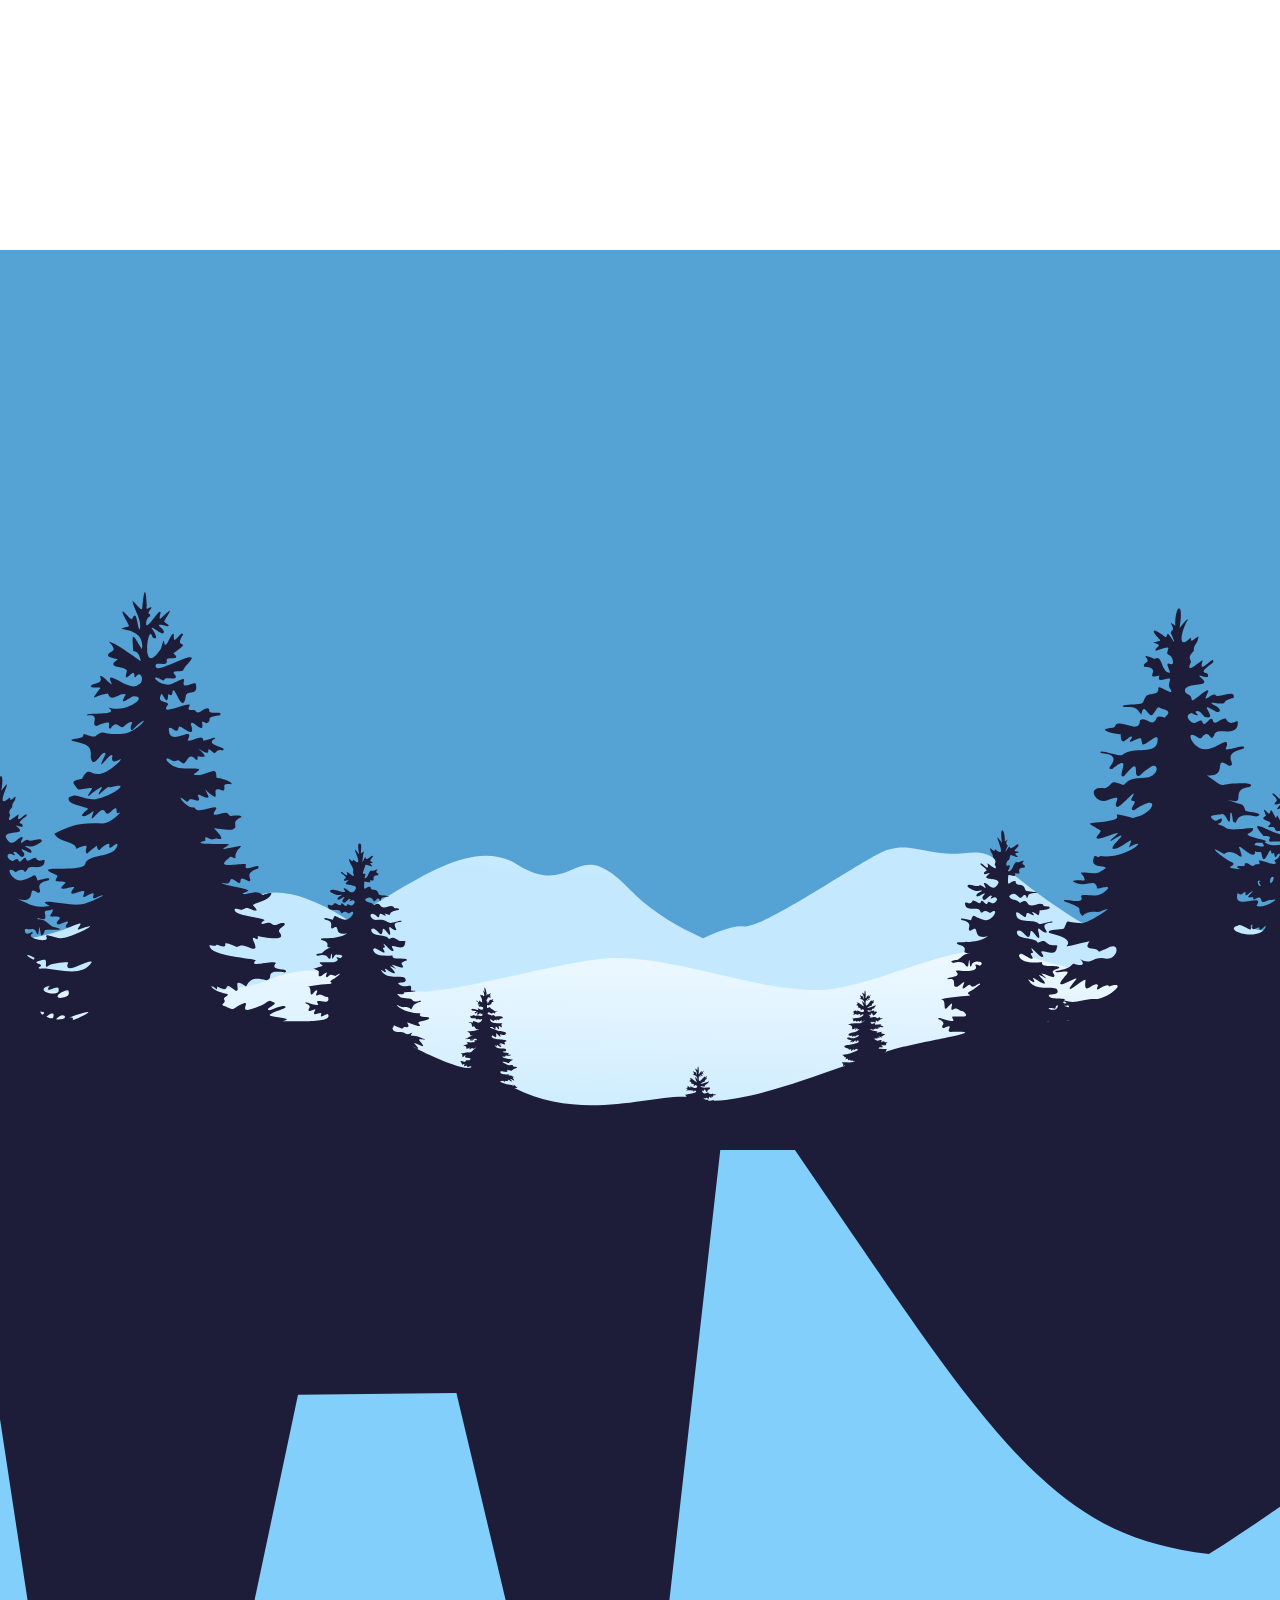
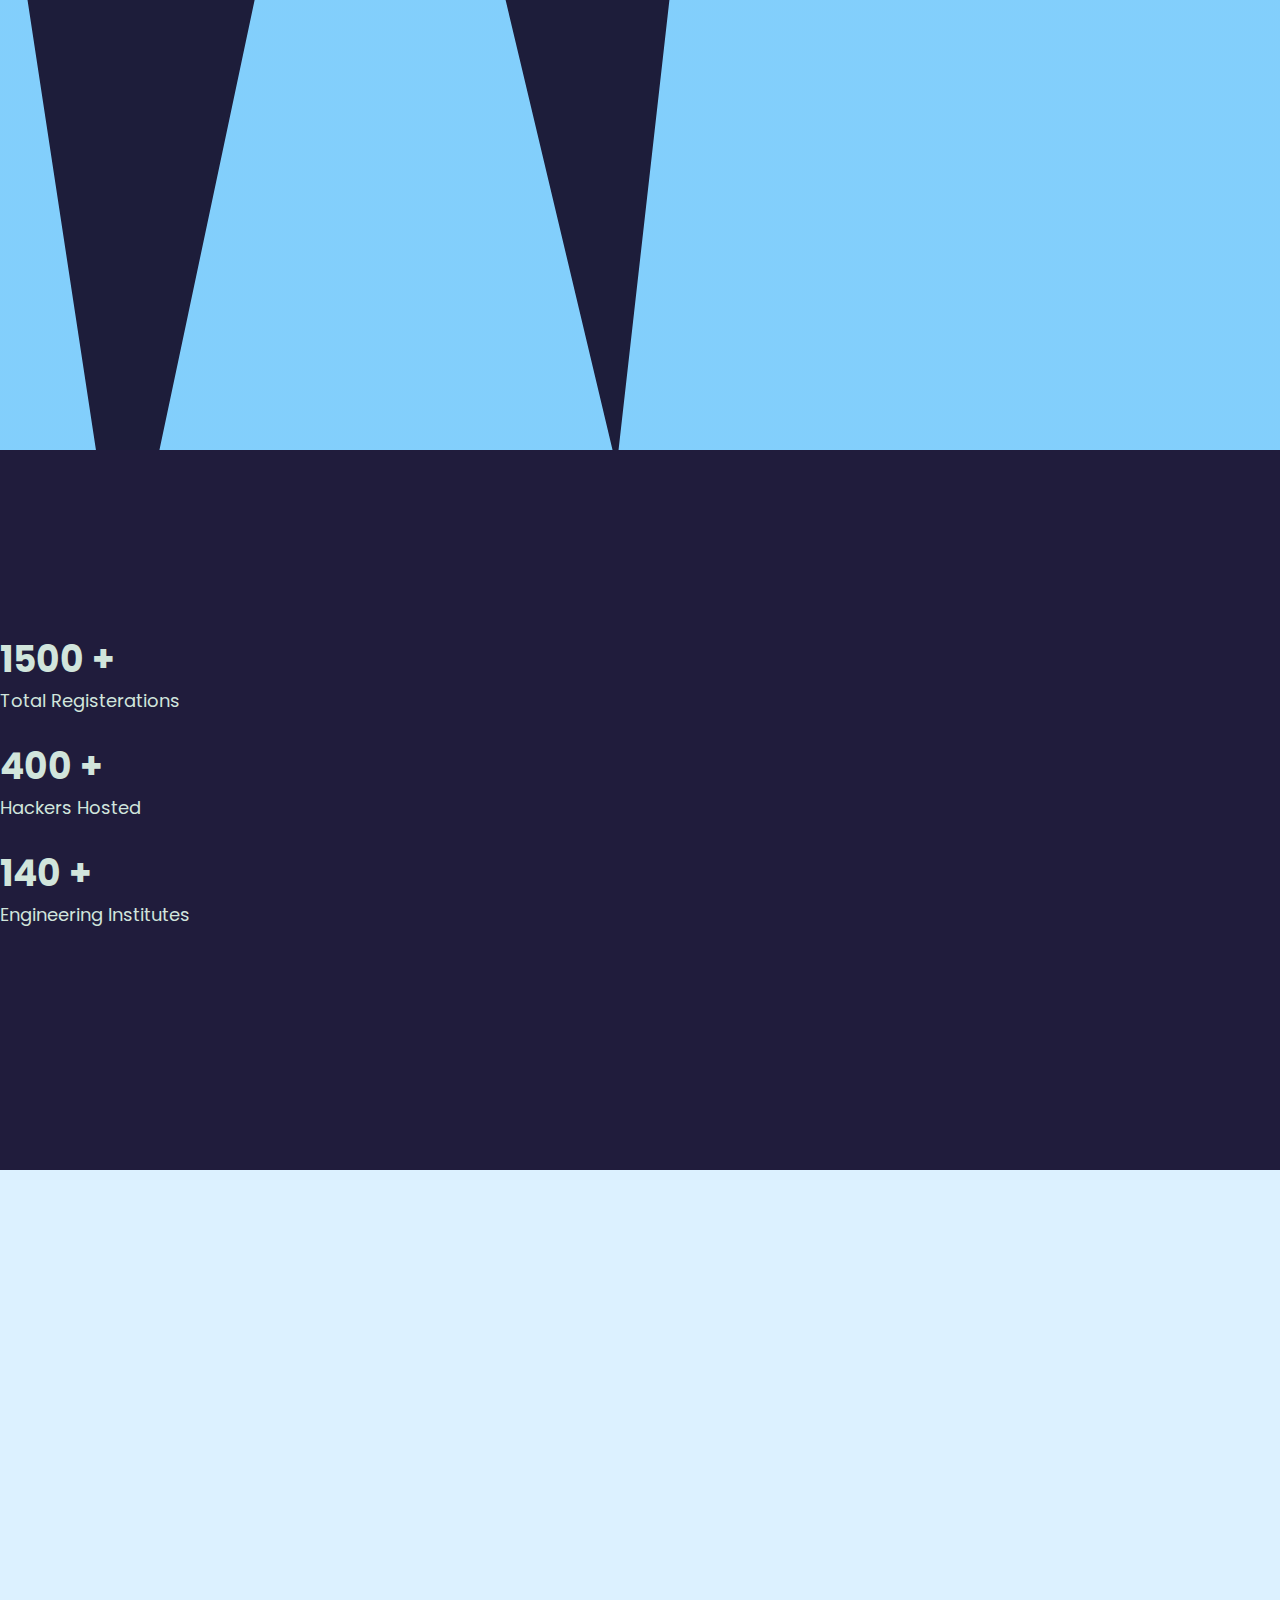
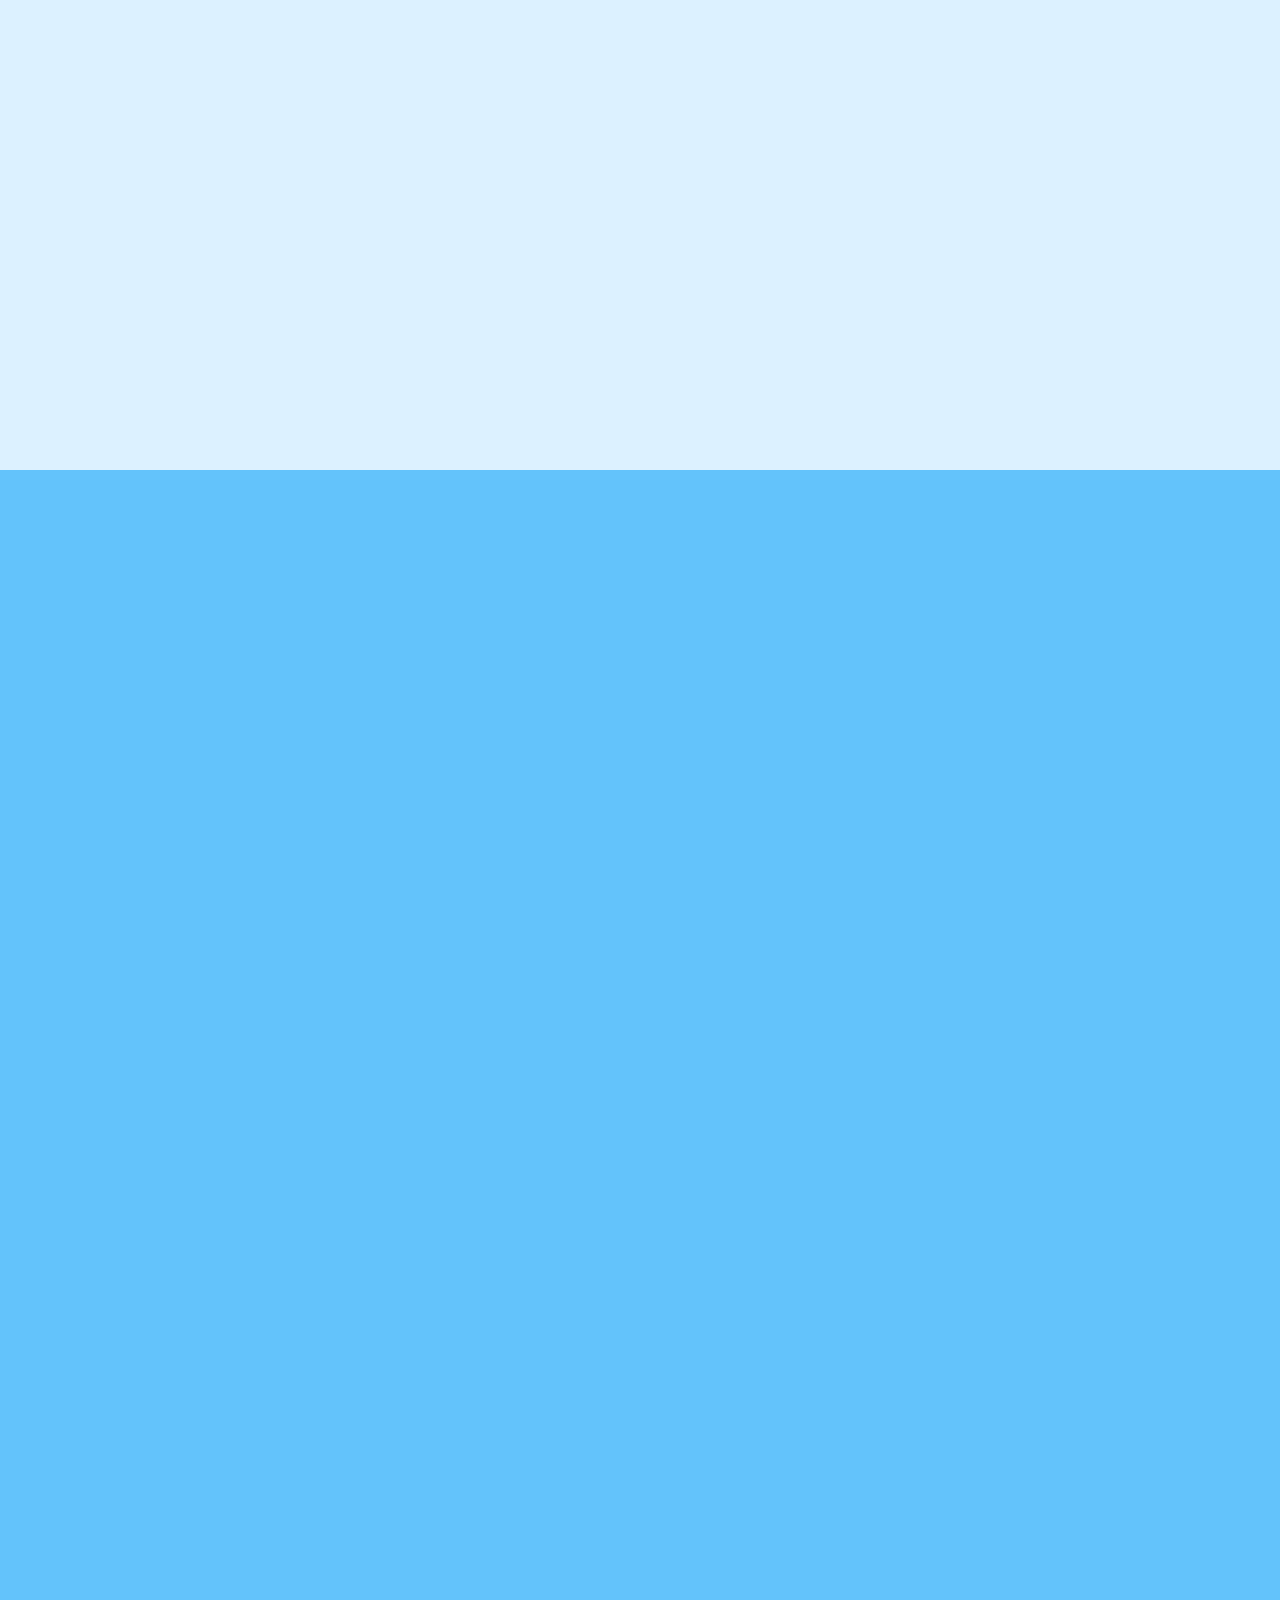
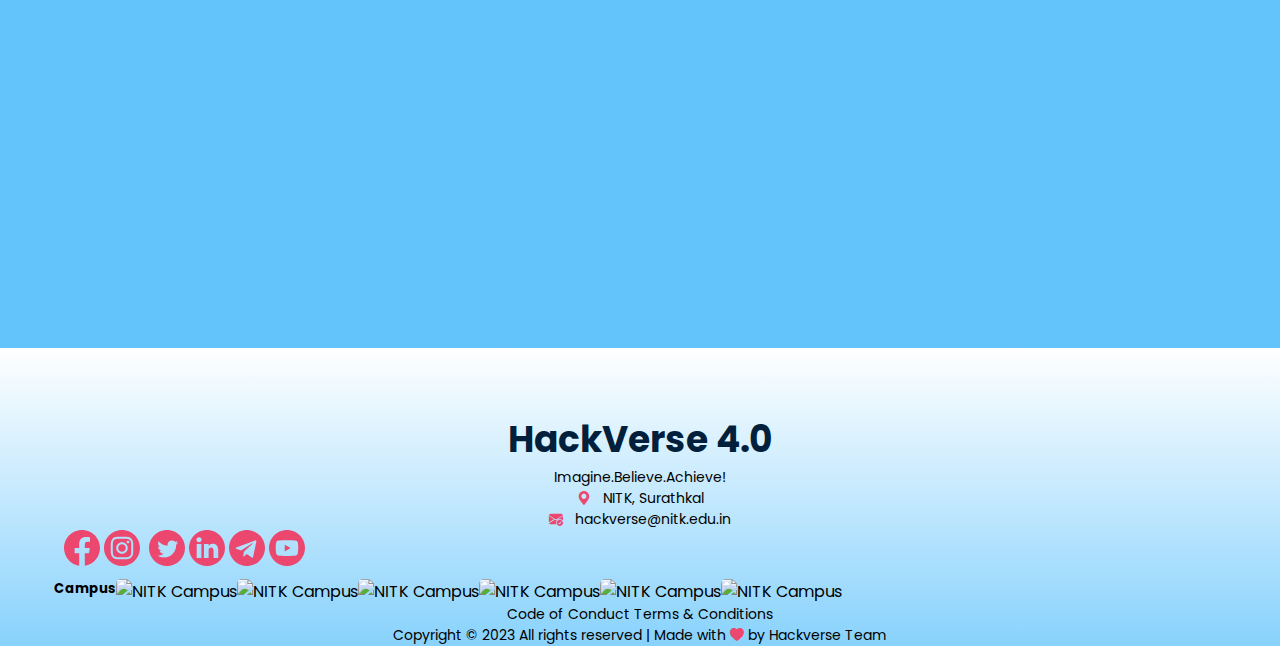
==== commit f2b3d0d2: "updated ui" ====
--- a/index.html
+++ b/index.html
@@ -62,7 +62,7 @@
       href="https://cdnjs.cloudflare.com/ajax/libs/font-awesome/4.7.0/css/font-awesome.min.css"
     />
 
-    <title>Hackverse 4.0 | March 2023</title>
+    <title>Hackverse 4.0 | April 2023</title>
   </head>
 
   <body data-bs-spy="scroll" data-bs-target="#scroll-spy" data-bs-offset="90">
@@ -191,7 +191,7 @@
                 data-aos="fade-right"
               >
                 <div>
-                  <p>March 25-26, 2023</p>
+                  <p>April 15-16, 2023</p>
                 </div>
                 
                 <h1>Imagine.</h1>
@@ -220,6 +220,43 @@
                   data-button-theme="light"
                   style="height: 44px; width: 312px"
                 ></div>
+                <div class="countdown">
+                  <p>Hackathon starts in</p>
+                  <div class="countdown-container">
+                    <div class="countdown-block">
+                      <span class="countdown-title" id="countdown-day">
+                        00
+                      </span>
+                      <span class="countdown-desc">
+                        Days
+                      </span>
+                    </div>
+                    <div class="countdown-block">
+                      <span class="countdown-title" id="countdown-hour">
+                        00
+                      </span>
+                      <span class="countdown-desc">
+                        Hours
+                      </span>
+                    </div>
+                    <div class="countdown-block">
+                      <span class="countdown-title" id="countdown-minute">
+                        00
+                      </span>
+                      <span class="countdown-desc">
+                        Minutes
+                      </span>
+                    </div>
+                    <div class="countdown-block">
+                      <span class="countdown-title" id="countdown-second">
+                        00
+                      </span>
+                      <span class="countdown-desc">
+                        Seconds
+                      </span>
+                    </div>
+                  </div>
+                </div>
               </div>
               <!-- <div
                 data-aos="fade-left"
@@ -263,8 +300,8 @@
             y2="374.3"
             gradientUnits="userSpaceOnUse"
           >
-            <stop offset="0.0" stop-color="#1d2f8b" />
-            <stop offset="0.8" stop-color="#1b549d" />
+            <stop offset="0.0" stop-color="#63C3FB" />
+            <stop offset="0.8" stop-color="#63C3FB" />
           </linearGradient>
           <linearGradient
             id="grad2"
@@ -296,7 +333,7 @@
             y2="600.82"
             gradientUnits="userSpaceOnUse"
           >
-            <stop offset="0" stop-color="#70375a" />
+            <stop offset="0" stop-color="#FCE8F4" />
             <stop offset="0.96" stop-color="#8a6e95" />
           </linearGradient>
           <linearGradient
@@ -367,8 +404,8 @@
             y2="334.36"
             gradientUnits="userSpaceOnUse"
           >
-            <stop offset="0" stop-color="#2c2c50" />
-            <stop offset="1" stop-color="#434375" />
+            <stop offset="0" stop-color="#F0F9FF" />
+            <stop offset="1" stop-color="#C4E9FF" />
           </linearGradient>
           <linearGradient
             id="lg5"
@@ -2290,11 +2327,11 @@
     <!-- Footer -->
     <div class="fluid-container footer">
       <div class="container">
-        <div class="row">
+        <div class="row d-flex justify-content-center">
           <div class="col-12 col-lg-4 footer-container">
-            <h2 class="bold-t1 font-size">HackVerse 4.0</h2>
+            <h2 class="bold-t1 font-size" style="color:#021f3b">HackVerse 4.0</h2>
             <p class="font-size">Imagine.Believe.Achieve!</p>
-            <p class="lead mt-5">
+            <p class="lead mt-3">
               <i class="bi bi-geo-alt-fill"></i> &nbsp; NITK, Surathkal
             </p>
             <p class="lead">
@@ -2373,7 +2410,9 @@
               >
             </p>
           </div> -->
-          <div
+        </div>
+        <div class="row d-flex justify-content-center">
+            <div
             class="col-12 col-lg-4 d-flex align-items-center justify-content-evenly social-media-icon"
           >
             <a
@@ -2426,7 +2465,7 @@
         </div>
         <div class="row campus mt-5">
           <div class="col-12">
-            <h5 class="mb-3">Campus</h5>
+            <h5 class="mb-3 text-center">Campus</h5>
           </div>
           <div class="col-md-2 col-6 py-3">
             <img src="img/nitk/01.webp" alt="NITK Campus" />
@@ -2448,7 +2487,7 @@
           </div>
         </div>
         <div
-          class="fluid-container d-flex copyright mt-5 justify-content-between copy-right-tags"
+          class="fluid-container d-flex copyright mt-5 justify-content-between copy-right-tags flex-column"
         >
           <p>
             <a
--- a/style.css
+++ b/style.css
@@ -0,0 +1,1639 @@
+@import url("https://fonts.googleapis.com/css2?family=Inter:wght@200;400&family=Poppins:wght@200;400;700&display=swap");
+@import url("https://cdn.jsdelivr.net/npm/bootstrap-icons@1.7.2/font/bootstrap-icons.css");
+
+* {
+  margin: 0;
+  box-sizing: border-box;
+  font-family: Poppins;
+  scroll-behavior: smooth;
+}
+
+html {
+  scroll-padding-top: 80px;
+  overflow-x: hidden;
+}
+body {
+  overflow-x: hidden;
+}
+
+::-webkit-scrollbar {
+  width: 2px;
+  background: #072d5f56;
+}
+
+/* Track */
+::-webkit-scrollbar-track {
+  box-shadow: inset 0 0 6px rgba(0, 0, 0, 0.281);
+  border-radius: 10px;
+}
+
+/* Handle */
+::-webkit-scrollbar-thumb {
+  border-radius: 10px;
+  opacity: 0.5;
+  box-shadow: inset 0 0 6px rgba(0, 0, 0, 0.5);
+}
+
+/* Handle on hover */
+::-webkit-scrollbar-thumb:hover {
+  background: #555;
+}
+
+a {
+  text-decoration: none;
+}
+a:hover {
+  text-decoration: none;
+}
+
+p {
+  font-size: 18px;
+  text-align: justify;
+}
+
+button {
+  border: none;
+}
+button:focus {
+  outline: none;
+}
+
+#hero svg {
+  position: relative;
+  display: block;
+  width: 100%;
+  height: 100vh;
+  z-index: 1;
+
+  background: url("./img/arctic-night-hero-bg.jpeg");
+  background-color: #1d1d3a;
+  background-size: cover;
+}
+
+#home-section {
+  position: absolute;
+  top: 0;
+  height: 100vh;
+  z-index: 2;
+  width: 100%;
+}
+
+.cloud-cover svg {
+  position: absolute;
+  inset: 0;
+  width: 100vw;
+  top: -20vw;
+}
+
+.home {
+  min-height: 100vh;
+  color: #d1e5dc;
+  font-family: Poppins;
+}
+
+.main {
+  height: 80%;
+  z-index: 1;
+}
+
+.snowflake {
+  position: absolute;
+  width: 10px;
+  height: 10px;
+  background: linear-gradient(white, white);
+  border-radius: 50%;
+  filter: drop-shadow(0 0 10px white);
+  z-index: 1;
+}
+
+.fill {
+  flex: 1 1 auto;
+  display: flex;
+  flex-direction: column;
+}
+
+.h1-title {
+  font-weight: 700;
+  font-size: 3.5rem;
+}
+
+.col-text {
+  justify-content: center;
+}
+
+.dropdown-menu {
+  background: #021f3b;
+  color: #d1e5dc;
+  font-family: Poppins;
+}
+
+.dropdown-item:hover {
+  background: #021f3b;
+  color: #d1e5dc;
+}
+
+.register {
+  color: white;
+  margin-top: 32px;
+  font-weight: 700;
+  background-color: #00a878;
+  border-radius: 50px;
+  width: 90%;
+  font-size: 1.25rem;
+  padding-top: 10px;
+  padding-bottom: 10px;
+}
+
+.about {
+  /* background-color: #d1e5dc; */
+  /* background-color: #1d1d3a; */
+  /* background-image: url("./img/Cavern Background Blue.jpg"); */
+  /* min-height: 100vh; */
+  font-family: Poppins;
+  color: white;
+}
+#about-div svg {
+  position: relative;
+  display: block;
+  width: 100%;
+  height: 100vh;
+  z-index: 1;
+  background: url("./img/ice_cave1.png");
+  background-size: cover;
+}
+
+#about-section {
+  position: absolute;
+  top: 0;
+  height: 100vh;
+  z-index: 2;
+  width: 100%;
+}
+
+.h2-title {
+  font-weight: 700;
+  font-size: 36px;
+  font-family: Poppins;
+}
+.h2-text {
+  font-size: 18px;
+  font-family: Inter;
+  text-align: justify;
+}
+
+.revisit {
+  color: white;
+  margin-top: 48px;
+  font-weight: 700;
+  background-color: #00a878;
+  border-radius: 50px;
+  width: 60%;
+  font-size: 1.25rem;
+  padding-top: 10px;
+  padding-bottom: 10px;
+  transition: all 0.6s ease-in-out;
+}
+
+.revisit:hover {
+  background-color: #04533d;
+}
+
+.stats {
+  background-color: #201c3c;
+  min-height: 80vh;
+  color: #d1e5dc;
+  /* background-image: url("./img/bg_stars.webp"); */
+  background-repeat: no-repeat;
+  background-size: cover;
+}
+
+.bold-t1 {
+  font-size: 36px;
+  font-weight: 700;
+}
+.bold-t2 {
+  font-size: 24px;
+  font-weight: 700;
+}
+
+.no-margin {
+  margin: 0 !important;
+  padding: 0 !important;
+}
+
+.stats .bold-t1 {
+  /* margin-top: 48px; */
+  margin-bottom: 8%;
+}
+
+.events {
+  background-color: #021f3b;
+  min-height: 70vh;
+  color: #d1e5dc;
+  background-image: url("./img/bg_stars.webp");
+  background-repeat: no-repeat;
+  background-size: cover;
+}
+
+.carousel button span {
+  font-size: 2rem;
+}
+
+.carousel-indicators {
+  bottom: -3vh;
+}
+
+.carousel-indicators [data-bs-target] {
+  width: 8px;
+  height: 8px;
+  border-radius: 50%;
+  border: none;
+}
+
+.carousel-indicators [data-bs-target].active {
+  width: 32px;
+  border-radius: 10px;
+}
+
+.carousel-control-next {
+  right: -8vw;
+}
+.carousel-control-prev {
+  left: -8vw;
+}
+
+.carousel-item .card {
+  background-color: #3a455085;
+}
+
+.carousel-item .card .card-body {
+  padding: 48px 16px;
+}
+
+.sponsor-us {
+  background-color: #DCF1FF;
+  min-height: 100vh;
+  overflow-x: hidden;
+}
+
+.sponsor {
+  color: white;
+  margin-top: 32px;
+  font-weight: 700;
+  background-color: #00a878;
+  border-radius: 50px;
+  width: 40%;
+  font-size: 1.25rem;
+  padding: 12px 16px;
+  transition: all 0.4s ease-in-out;
+}
+
+.sponsor:hover {
+  background-color: #04533d;
+}
+
+.sponsor-container > a > img {
+  transition: all 0.6s;
+}
+.sponsor-container > a > img:hover {
+  transform: scale(0.9);
+}
+
+.faq {
+  min-height: 120vh;
+  background-color: #021f3b;
+  padding-bottom: 300px;
+  color: #d1e5dc;
+  padding-top: 8%;
+  background: url("img/trees-snow.png") bottom no-repeat, #63c3fb;
+  background-size: 100%, cover;
+}
+
+.accordion-item {
+  background-color: transparent;
+  border: none;
+  margin-bottom: 32px;
+  border-radius: 4px;
+  border-bottom: 2px solid #22b9f0;
+  background: rgba(136, 210, 252, 0.5);
+}
+.accordion-button {
+  color: #305c75;
+  background-color: transparent;
+  font-weight: 700;
+  font-size: 16px;
+  border-radius: 4px;
+}
+
+.accordion-button:focus {
+  box-shadow: none;
+}
+.accordion-button:hover {
+  background: rgba(136, 210, 252, 0.8);
+}
+
+.accordion-button:not(.collapsed) {
+  color: #305c75;
+  background: rgba(136, 210, 252, 0.6);
+  box-shadow: none;
+}
+
+.accordion-body {
+  background: rgba(136, 210, 252, 0.6);
+  color: #000;
+  font-size: 14px;
+  font-family: Inter;
+  border-radius: 0 0 4px 4px;
+  padding-top: 0;
+}
+
+.footer {
+  background: linear-gradient(#fff, rgb(136, 210, 252));
+  color: #000;
+  padding: 5%;
+  padding-bottom: 0%;
+}
+
+.footer .bi {
+  color: #eb476f;
+}
+
+.footer h2 {
+  text-align: center;
+}
+
+.footer p {
+  font-size: 14px;
+  text-align: center;
+}
+
+.footer p.lead.no-margin {
+  font-size: 16px;
+  color: #d1e5dc;
+}
+
+a {
+  color: inherit;
+}
+
+.social-icons {
+  font-size: 2rem;
+}
+.social-icons:hover {
+  transform: scale(1.05);
+}
+
+.social-icons img {
+  width: 36px;
+}
+
+.campus img {
+  border-radius: 5px;
+  width: 100%;
+}
+
+#scroll-spy {
+  padding-top: 0px;
+  padding-bottom: 0px;
+  /* background-image: linear-gradient(to right, #042c44, #041c3c); */
+  background: rgba(33, 37, 41, 0.2);
+  background: rgba(33, 37, 41, 0);
+  box-shadow: 10px 10px 76px 0px rgb(0 0 0 / 5%);
+  /* color: #042c44; */
+  backdrop-filter: blur(10px);
+  mask: linear-gradient(transparent, black 60%);
+}
+
+.icy-navbar {
+  margin: 20px;
+  /* outline: 100px white; */
+  /* border-top:2px solid white;
+  border-left:2px solid white;
+  border-right:2px solid white; */
+  border: 2px solid white;
+  border-top-right-radius: 10%;
+  border-top-left-radius: 10%;
+  width: 100%;
+  height: 100%;
+}
+
+.icy-navbar-2 {
+  margin: 20px;
+  /* outline: 100px white; */
+  /* border-top:2px solid white;
+  border-left:2px solid white;
+  border-right:2px solid white; */
+  /* border:2px solid white; */
+  border-top-right-radius: 10%;
+  border-top-left-radius: 10%;
+  width: 100%;
+  height: 100%;
+}
+
+.navbar-dark .navbar-nav .nav-link.active,
+.navbar-dark .navbar-nav .show > .nav-link {
+  color: #9fdaff !important;
+}
+
+.navbar-dark .navbar-nav .nav-link {
+  color: #fff;
+}
+
+.navbar-dark .navbar-nav .nav-link :hover {
+  color: rgba(255, 255, 255, 0.55);
+}
+
+.container {
+  justify-content: center;
+}
+
+.container .main-page {
+  justify-content: flex-start;
+}
+
+.container .main-page .heading-main {
+  color: white;
+  padding: 20px;
+  border-radius: 6px;
+  position: relative;
+  font-family: Poppins, sans-serif;
+  overflow: hidden;
+  min-width: 284px;
+  min-height: initial;
+  backdrop-filter: blur(23px);
+  background: rgba(33, 37, 41, 0.2);
+
+  align-items: center;
+}
+
+.container .main-page .home-page-logo {
+  padding: 10rem;
+}
+
+/* Countdown Starts Here  */
+
+.countdown-container {
+  position: relative;
+}
+
+.countdown p{
+  text-align: center;
+}
+
+.countdown-block {
+  position: relative;
+  display: inline-block;
+  min-width: 80px;
+  margin-right: 10px;
+  padding-right: 12px;
+}
+.countdown-block:not(:last-child) ::after {
+  content: " ";
+  position: absolute;
+  top: 0;
+  right: 0;
+  bottom: 0;
+  width: 1px;
+  opacity: 0.2;
+  background: #ffffff44;
+}
+
+.countdown-block span {
+  float: left;
+  clear: left;
+  text-align: center;
+  width: 100%;
+}
+
+.countdown-block .countdown-title {
+  font-size: 2rem;
+}
+
+.countdown-block .countdown-desc {
+  color: rgba(255, 255, 255, 0.5);
+}
+
+/* Countdown  Ends Here*/
+
+/* relative position for scrollspy to work */
+body,
+section {
+  position: relative;
+}
+
+.navbar-logo-custom {
+  margin-right: 50px;
+  float: left;
+}
+
+.home-top-space-custom {
+  width: 100%;
+  height: 90px;
+}
+
+/* Campus images */
+.heading-campus {
+  font-size: 20px;
+  color: #28fac5;
+  margin-bottom: 20px;
+}
+.campus {
+  display: flex;
+  justify-content: left;
+  margin: 0px -10px;
+}
+
+.campus > img {
+  width: 200px;
+  margin: 10px;
+  border-radius: 5px;
+}
+
+.snowflakeContainer {
+  width: 100%;
+  height: 100vh;
+  position: fixed;
+  top: 50%;
+  left: 50%;
+  -webkit-transform: translate(-50%, -50%) scale(1, 1);
+  -moz-transform: translate(-50%, -50%) scale(1, 1);
+  -ms-transform: translate(-50%, -50%) scale(1, 1);
+  -o-transform: translate(-50%, -50%) scale(1, 1);
+  transform: translate(-50%, -50%) scale(1, 1);
+  z-index: 1;
+  pointer-events: none !important;
+}
+
+.snowflake {
+  position: absolute;
+  width: 10px;
+  height: 10px;
+  background: linear-gradient(white, white);
+  border-radius: 50%;
+  filter: drop-shadow(0 0 10px white);
+}
+
+/* Home text */
+
+@import url("https://fonts.googleapis.com/css?family=Luckiest+Guy");
+/* JUMP */
+#imagine-text h1 {
+  cursor: default;
+  position: absolute;
+  top: 0;
+  left: 0;
+  right: 0;
+  bottom: 0;
+  width: 100%;
+  height: 100px;
+  margin: auto;
+  display: block;
+  text-align: center;
+}
+
+#imagine-text h1 span {
+  position: relative;
+  top: 20px;
+  display: inline-block;
+  -webkit-animation: bounce 0.3s ease infinite alternate;
+  font-size: 80px;
+  color: #fff;
+  text-shadow: 0 1px 0 #ccc, 0 2px 0 #ccc, 0 3px 0 #ccc, 0 4px 0 #ccc,
+    0 5px 0 #ccc, 0 6px 0 transparent, 0 7px 0 transparent, 0 8px 0 transparent,
+    0 9px 0 transparent, 0 10px 10px rgba(0, 0, 0, 0.4);
+}
+
+#imagine-text h1 span:nth-child(2) {
+  -webkit-animation-delay: 0.1s;
+}
+
+#imagine-text h1 span:nth-child(3) {
+  -webkit-animation-delay: 0.2s;
+}
+
+#imagine-text h1 span:nth-child(4) {
+  -webkit-animation-delay: 0.3s;
+}
+
+#imagine-text h1 span:nth-child(5) {
+  -webkit-animation-delay: 0.4s;
+}
+
+#imagine-text h1 span:nth-child(6) {
+  -webkit-animation-delay: 0.5s;
+}
+
+#imagine-text h1 span:nth-child(7) {
+  -webkit-animation-delay: 0.6s;
+}
+
+#imagine-text h1 span:nth-child(8) {
+  -webkit-animation-delay: 0.2s;
+}
+
+#imagine-text h1 span:nth-child(9) {
+  -webkit-animation-delay: 0.3s;
+}
+
+#imagine-text h1 span:nth-child(10) {
+  -webkit-animation-delay: 0.4s;
+}
+
+#imagine-text h1 span:nth-child(11) {
+  -webkit-animation-delay: 0.5s;
+}
+
+#imagine-text h1 span:nth-child(12) {
+  -webkit-animation-delay: 0.6s;
+}
+
+#imagine-text h1 span:nth-child(13) {
+  -webkit-animation-delay: 0.7s;
+}
+
+#imagine-text h1 span:nth-child(14) {
+  -webkit-animation-delay: 0.8s;
+}
+
+/* ANIMATION */
+@-webkit-keyframes bounce {
+  100% {
+    top: -20px;
+    text-shadow: 0 1px 0 #ccc, 0 2px 0 #ccc, 0 3px 0 #ccc, 0 4px 0 #ccc,
+      0 5px 0 #ccc, 0 6px 0 #ccc, 0 7px 0 #ccc, 0 8px 0 #ccc, 0 9px 0 #ccc,
+      0 50px 25px rgba(0, 0, 0, 0.2);
+  }
+}
+/* Imagine text animation end*/
+
+/*Typing animation */
+#typing-text span {
+  border-right: 0.05em solid;
+  animation: caret 1s steps(1) infinite;
+}
+
+@keyframes caret {
+  50% {
+    border-color: transparent;
+  }
+}
+/* prize saction css */
+
+/* Float three columns side by side */
+.column {
+  float: left;
+  /* width: 33.33%; */
+  /* height: 400px; */
+  padding: 0 10px;
+  display: flex;
+  flex: 1;
+}
+
+/* Remove extra left and right margins, due to padding */
+#prizes .row {
+  margin: 0 -5px;
+  display: flex;
+  justify-content: center;
+}
+
+#prizes .column {
+  display: flex;
+  justify-content: center;
+  align-items: center;
+}
+
+/* Clear floats after the columns */
+#prizes .row:after {
+  content: "";
+  display: table;
+  clear: both;
+}
+
+/* Style the counter cards */
+#prizes .front {
+  display: flex;
+  flex-direction: column;
+  justify-content: space-between;
+  align-items: center;
+  margin: 20px;
+  color: white;
+  /* background-image: url('./img/bg_stars2.webp'); */
+}
+#prizes .front > img {
+  padding: 30px 10px;
+  /* height: 256px; */
+  width: auto;
+  /* width: 300px; */
+  object-fit: fill;
+  /* margin: 0px 10px; */
+}
+#prizes .front > span {
+  background-color: gold;
+  font-size: x-large;
+  padding: 2px 15px;
+  margin-bottom: 8px;
+}
+#prizes .card {
+  box-shadow: 0 4px 8px 0 rgba(0, 0, 0, 0.2);
+  padding: 5px;
+  /* width: 300px; */
+  text-align: center;
+  background-color: #fff;
+  border-radius: 10px;
+  cursor: pointer;
+}
+#prizes .card .profile {
+  border-radius: 10px;
+  transition: 0.2s;
+}
+#prizes .card:hover .profile {
+  transform: scale(1.2);
+  border-top-right-radius: 50px;
+  border-top-left-radius: 50px;
+}
+
+#prizes .card .content {
+  width: 100%;
+  height: 100%;
+  position: relative;
+  overflow: hidden;
+}
+#prizes .card .content .back {
+  position: absolute;
+  width: 100%;
+  height: 100%;
+  background-color: #f1f1f1e6;
+  transition: 1s;
+
+  z-index: 1;
+  padding: 10px;
+}
+#prizes .back {
+  overflow-y: auto;
+  /* background-image: url('./img/bg_stars.png'); */
+  color: black;
+  font-size: larger;
+  text-align: left;
+  /* background-color: sienna; */
+  /* padding: 20px 2px; */
+  /* margin: 10px 10px 10px 10px; */
+}
+
+.special .card {
+  margin: 20px 12px;
+}
+
+#prizes .description {
+  padding: 32px 16px;
+}
+
+#prizes .description ul {
+  font-size: 1rem;
+}
+
+#prizes .description small {
+  font-size: 0.75rem;
+  text-align: left;
+}
+
+.from-left {
+  top: 0;
+  left: -100%;
+}
+.card:hover .content .from-left {
+  left: 0%;
+}
+#prizes .content {
+  background-image: url("./img/bg_stars2.webp");
+}
+.from-bottom {
+  top: 100%;
+  left: 0;
+}
+.card:hover .content .from-bottom {
+  top: 0%;
+}
+
+.from-right {
+  top: 0%;
+  right: -100%;
+}
+.card:hover .content .from-right {
+  right: 0;
+}
+
+#prizes .card {
+  width: 300px;
+}
+
+.logo_saction {
+  border-radius: 12px;
+  background-color: #72ddbf;
+}
+
+#prizes .special .card,
+#prizes .special .content,
+#prizes .special .back {
+  border-radius: 18px;
+}
+
+#prizes .special .front > span {
+  background-color: #212529;
+  border-bottom-left-radius: 12px;
+  border-bottom-right-radius: 12px;
+}
+
+/* #prizes .row :nth-child(2) {
+  position: relative;
+  top: -20px;
+} */
+
+/* Tracks Section */
+
+.tracks {
+  min-height: 80vh;
+  background-image: url("./img/bg_stars.webp");
+  background-size: cover;
+  background-repeat: no-repeat;
+  color: #d1e5dc;
+}
+
+.tracks .row {
+  column-gap: 16px;
+  row-gap: 32px;
+}
+
+.tracks .card-img-top {
+  height: 80%;
+  width: auto;
+  transition: all 0.6s;
+}
+
+.tracks .card-img-top:hover {
+  transform: scale(0.9);
+}
+
+.card-img {
+  padding: 32px;
+  display: flex;
+  align-items: center;
+  justify-content: center;
+}
+
+.tracks .card {
+  border-radius: 32px;
+  background-color: #09428b56;
+  min-height: 356px;
+}
+
+.tracks .card-text {
+  text-align: left;
+  font-size: 1rem;
+}
+
+.tracks .card-title {
+  font-size: 1.5rem;
+  font-weight: bold;
+  text-align: center;
+}
+
+.tracks .list-group-item {
+  background-color: rgba(255, 255, 255, 0.26);
+  text-align: center;
+  font-weight: bold;
+  font-size: 1.15rem;
+}
+
+.tracks .list-group:last-child {
+  border-bottom-left-radius: 32px;
+  border-bottom-right-radius: 32px;
+}
+
+.tracks .list-group-item.special {
+  font-size: 1rem;
+  text-align: left;
+  font-weight: normal;
+}
+
+/* Schedule Section */
+
+.frame {
+  width: 500px;
+  height: auto;
+  margin: 15% auto 0;
+  position: absolute;
+  width: 100%;
+}
+
+svg {
+  max-width: 100%;
+  height: auto;
+  display: block;
+}
+
+/**
+ * Paper Plane
+ */
+/*Paper Plane: Container*/
+.plane-container {
+  width: 200px;
+  margin: 0px auto;
+  z-index: 3;
+}
+/*Paper Plane: Image*/
+.plane {
+  width: 100%;
+  height: 60px;
+}
+
+/*Paper Plane: Animation*/
+.plane-container {
+  -webkit-animation: paper-plane-scoping 2s alternate infinite;
+  -moz-animation: paper-plane-scoping 2s alternate infinite;
+  animation: paper-plane-scoping 2s alternate infinite;
+
+  -webkit-animation-timing-function: linear;
+  -moz-animation-timing-function: linear;
+  animation-timing-function: linear;
+}
+
+@-webkit-keyframes paper-plane-scoping {
+  0% {
+    -webkit-transform: translateY(0px);
+    -moz-transform: translateY(0px);
+    transform: translateY(0px);
+  }
+  100% {
+    -webkit-transform: translateY(100px);
+    -moz-transform: translateY(100px);
+    transform: translateY(100px);
+  }
+}
+
+.plane {
+  -webkit-animation-timing-function: ease-in-out;
+  -moz-animation-timing-function: ease-in-out;
+  animation-timing-function: ease-in-out;
+
+  -webkit-animation: paper-plane-soaring 4s forwards infinite;
+  -moz-animation: paper-plane-soaring 4s forwards infinite;
+  animation: paper-plane-soaring 4s forwards infinite;
+}
+@-webkit-keyframes paper-plane-soaring {
+  0% {
+    -webkit-transform: rotate(0deg);
+    -moz-transform: rotate(0deg);
+    transform: rotate(0deg);
+  }
+  40% {
+    -webkit-transform: rotate(15deg);
+    -moz-transform: rotate(15deg);
+    transform: rotate(15deg);
+  }
+  50% {
+    -webkit-transform: rotate(15deg);
+    -moz-transform: rotate(15deg);
+    transform: rotate(15deg);
+  }
+  60% {
+    -webkit-transform: rotate(-10deg);
+    -moz-transform: rotate(-10deg);
+    transform: rotate(-10deg);
+  }
+  70% {
+    -webkit-transform: rotate(-10deg);
+    -moz-transform: rotate(-10deg);
+    transform: rotate(-10deg);
+  }
+  100% {
+    -webkit-transform: rotate(0deg);
+    -moz-transform: rotate(0deg);
+    transform: rotate(0deg);
+  }
+}
+
+/**
+ * Clouds
+ */
+.clouds {
+  pointer-events: none;
+  position: absolute;
+  top: 0;
+  left: 0;
+  right: 0;
+  bottom: 0;
+  overflow: hidden;
+  transform: translateZ(0);
+}
+
+.cloud {
+  position: absolute;
+  top: 20%;
+  width: 300px;
+  right: 0;
+  opacity: 1;
+}
+
+.cloud.front {
+  z-index: 9;
+}
+
+.cloud.distant {
+  z-index: 1;
+}
+
+.cloud.background {
+  z-index: 1;
+}
+
+/*Cloud Sizing*/
+.cloud.smaller {
+  margin-right: 400px;
+  width: 100px;
+  margin-top: 50px;
+}
+
+.cloud.small {
+  margin-right: 200px;
+  width: 150px;
+}
+
+.cloud.big {
+  width: 500px;
+  margin-top: 50px;
+  margin-right: 150px;
+}
+
+.cloud.massive {
+  width: 600px;
+  margin-top: 20px;
+  margin-right: 0px;
+}
+
+/*Cloud: Animation*/
+.cloud {
+  -webkit-animation-name: cloud-movement;
+  -webkit-animation-timing-function: linear;
+  -webkit-animation-direction: forwards;
+  -webkit-animation-iteration-count: infinite;
+  -webkit-animation-duration: 8s;
+
+  -moz-animation-name: cloud-movement;
+  -moz-animation-timing-function: linear;
+  -moz-animation-direction: forwards;
+  -moz-animation-iteration-count: infinite;
+  -moz-animation-duration: 8s;
+
+  animation-name: cloud-movement;
+  animation-timing-function: linear;
+  animation-direction: forwards;
+  animation-iteration-count: infinite;
+  animation-duration: 8s;
+}
+
+.slow {
+  -webkit-animation-duration: 9.2s;
+  -moz-animation-duration: 9.2s;
+  animation-duration: 9.2s;
+}
+
+.slower {
+  -webkit-animation-duration: 11.2s;
+  -moz-animation-duration: 11.2s;
+  animation-duration: 11.2s;
+}
+
+.slowest {
+  -webkit-animation-duration: 13.5s;
+  -moz-animation-duration: 13.5s;
+  animation-duration: 13.5s;
+}
+
+.super-slow {
+  -webkit-animation-duration: 20.5s;
+  -moz-animation-duration: 20.5s;
+  animation-duration: 20.5s;
+}
+
+@-webkit-keyframes cloud-movement {
+  0% {
+    opacity: 0.1;
+    -webkit-transform: translateX(300px);
+    -moz-transform: translateX(300px);
+    transform: translateX(300px);
+  }
+  10% {
+    opacity: 0.7;
+  }
+  90% {
+    opacity: 0;
+  }
+  100% {
+    opacity: 0;
+    -webkit-transform: translateX(-1000px);
+    -moz-transform: translateX(-1000px);
+    transform: translateX(-1000px);
+  }
+}
+
+.schedule {
+  min-height: 110vh;
+  font-family: Poppins;
+  background-color: #f1f3f8;
+  /* background-color: #1d1d3a; */
+  background-image: url("./img/iceberg.png");
+  background-size: 50% auto;
+  background-repeat: no-repeat;
+  background-position: center;
+  animation: floatAnim 3s ease-in-out infinite;
+  padding: 70px 30px 70px 30px;
+}
+
+@keyframes floatAnim {
+  0% {
+    background-position: center;
+  }
+  30% {
+    background-position: center calc(50% - 8px);
+  }
+  100% {
+    background-position: center;
+  }
+}
+
+.schedule-header {
+  font-size: 3em;
+}
+
+[class*="entypo-"] {
+  width: 1em;
+  height: 1em;
+}
+
+#timeline-content {
+  width: 100%;
+  margin-top: 50px;
+  text-align: center;
+}
+
+.timeline a,
+.timeline span,
+.timeline h1,
+.timeline h2,
+.timeline h3,
+.timeline span {
+  text-decoration: none;
+  color: blue;
+}
+
+.timeline a:hover {
+  color: #777;
+}
+
+#timeline-content h4 {
+  font-weight: 900;
+}
+
+.timeline h1 {
+  letter-spacing: 1.5px;
+  color: rgb(23, 22, 27);
+  font-weight: 100;
+  font-size: 1.5em;
+  margin: 0;
+  border-bottom: 1px solid #777;
+  padding-bottom: 0.2em;
+  font-weight: bold;
+}
+
+.timeline h2 {
+  letter-spacing: 1.5px;
+  color: black;
+  font-weight: 100;
+  font-size: 1.3em;
+  padding-top: 10px;
+}
+
+.timeline {
+  border-left: 0.25em solid #4298c3;
+  background: rgba(255, 255, 255, 0);
+  /* margin: 2em auto; */
+  line-height: 1.4em;
+  /* padding: 1em;
+padding-left: 3em; */
+  list-style: none;
+  text-align: left;
+  margin-left: 5em;
+  margin-right: 3em;
+}
+
+.timeline .event {
+  width: max-content;
+  vertical-align: middle;
+  box-sizing: border-box;
+  position: relative;
+}
+
+.timeline .event:before,
+.timeline .event:after {
+  position: absolute;
+  display: block;
+}
+
+.timeline .event:before {
+  top: 0.7em;
+  left: -15em;
+  color: black;
+  content: attr(data-date);
+  text-align: right;
+  font-weight: 900;
+  font-size: 1em;
+  min-width: 9em;
+}
+
+.timeline .event:after {
+  box-shadow: 0 0 0 0.2em #4298c3;
+  top: 1em;
+  left: -2.5em;
+  background: #01ffc0;
+  border-radius: 50%;
+  height: 0.75em;
+  width: 0.75em;
+  content: "";
+}
+
+.timeline .event .member-location,
+.timeline .event .member-parameters {
+  display: none;
+}
+
+.timeline .event:last-of-type .member-location,
+.timeline .event:last-of-type .member-parameters {
+  display: block;
+}
+
+.member-infos {
+  padding: 10px;
+  text-align: left;
+  position: relative;
+}
+
+.member-location a:before {
+  margin-right: 5px;
+}
+
+.member-location {
+  text-indent: 2px;
+}
+
+.timeline .follow,
+.timeline .options {
+  width: 30px;
+  height: 30px;
+  text-align: center;
+  line-height: 30px;
+  background: #d3d3d3;
+  text-shadow: 0 1px 0 rgba(255, 255, 255, 0.4);
+  box-shadow: 0 2px 0 0 #c0c0c0;
+  border-radius: 3px;
+  display: inline-block;
+}
+
+.timeline .follow:hover,
+.timeline .options:hover {
+  box-shadow: 0 1px 0 0 #c0c0c0;
+  box-sizing: border-box;
+  vertical-align: bottom;
+  margin-bottom: -1px;
+}
+
+/* timeline style */
+
+.timeline-container {
+  background-color: rgba(255, 255, 255, 0.12);
+  border-radius: 30px;
+  display: flex;
+  flex-direction: column;
+  background: rgba(206, 186, 186, 0.3);
+  padding: 0;
+}
+
+.timeline-container .timeline-item {
+  list-style: none;
+  display: flex;
+  position: relative;
+  height: 10vw;
+  min-height: 130px;
+}
+
+.timeline-container
+  .timeline-item:first-child
+  .timeline-content-icon-container
+  .top-bar,
+.timeline-container
+  .timeline-item:last-child
+  .timeline-content-icon-container
+  .bottom-bar {
+  opacity: 0;
+}
+
+.timeline-container .timeline-item .timeline-content-left {
+  margin: 0;
+  font-family: "Poppins", "Roboto", "Helvetica", "Arial", sans-serif;
+  font-weight: 900;
+  line-height: 1.2;
+  text-align: right;
+  padding: 6px 16px;
+  margin-right: auto;
+  text-align: right;
+  flex: 1;
+  margin: auto 0;
+}
+
+.timeline-container .timeline-item .timeline-content-left h4 {
+  letter-spacing: 1.5px;
+  color: rgb(23, 22, 27);
+  font-weight: 100;
+  font-size: 1.25em;
+  margin: 0;
+  padding-bottom: 0.2em;
+  font-weight: bold;
+}
+
+.timeline-container .timeline-item .timeline-content-icon-container {
+  display: flex;
+  flex: 0;
+  flex-direction: column;
+  align-items: center;
+}
+
+.timeline-container .timeline-item .timeline-content-icon-container .bar {
+  width: 0.25em;
+  background-color: #4298c3;
+  -webkit-box-flex: 1;
+  -webkit-flex-grow: 1;
+  -ms-flex-positive: 1;
+  flex-grow: 1;
+}
+
+@media (min-width: 900px) {
+  .timeline-container .timeline-item .timeline-content-icon-container .bar {
+    height: 150px;
+  }
+}
+@media (min-width: 0px) {
+  .timeline-container .timeline-item .timeline-content-icon-container .bar {
+    height: 80px;
+  }
+}
+
+.timeline-container .timeline-item .timeline-content-icon-container .top-bar {
+  border-radius: 0 0 10px 10px;
+}
+
+.timeline-container
+  .timeline-item
+  .timeline-content-icon-container
+  .bottom-bar {
+  border-radius: 10px 10px 0 0;
+}
+
+.timeline-container
+  .timeline-item
+  .timeline-content-icon-container
+  .timeline-content-icon {
+  background-color: #01ffc0;
+  padding: 7px;
+  display: flex;
+  align-self: baseline;
+  border-style: solid;
+  border-width: 2px;
+  padding: 4px;
+  border-radius: 50%;
+  box-shadow: 0px 2px 1px -1px rgb(0 0 0 / 20%),
+    0px 1px 1px 0px rgb(0 0 0 / 14%), 0px 1px 3px 0px rgb(0 0 0 / 12%);
+  margin: 11.5px 0;
+  border: 4px solid #4298c3;
+  color: #fafafa;
+  width: 50px;
+  height: 50px;
+}
+
+.timeline-container
+  .timeline-item
+  .timeline-content-icon-container
+  .timeline-content-icon
+  svg {
+  user-select: none;
+  width: 100%;
+  height: 100%;
+  font-size: 1.5rem;
+  color: black;
+  padding: 3px;
+}
+
+.timeline-container .timeline-item .timeline-content-right h1 {
+  letter-spacing: 1.5px;
+  color: rgb(23, 22, 27);
+  font-weight: 100;
+  font-size: 1.5em;
+  margin: 0;
+  padding-bottom: 0.2em;
+  font-weight: bold;
+}
+
+@media only screen and (max-width: 993px) {
+  .timeline-container .timeline-item .timeline-content-right h1,
+  .timeline-container .timeline-item .timeline-content-left h4 {
+    font-size: 1.1em;
+  }
+
+  .timeline-container .timeline-item .timeline-content-left span {
+    font-size: 0.9em;
+  }
+}
+
+@media only screen and (max-width: 767px) {
+  .timeline-container .timeline-item .timeline-content-right h1,
+  .timeline-container .timeline-item .timeline-content-left h4 {
+    font-size: 0.95em;
+  }
+
+  .timeline-container .timeline-item .timeline-content-left span {
+    font-size: 0.75em;
+  }
+}
+
+@media only screen and (max-width: 521px) {
+  .timeline-container .timeline-item .timeline-content-right h1,
+  .timeline-container .timeline-item .timeline-content-left h4 {
+    font-size: 0.8em;
+  }
+
+  .timeline-container .timeline-item .timeline-content-left span {
+    font-size: 0.6em;
+  }
+
+  .schedule {
+    padding: 0;
+  }
+
+  .timeline-container
+    .timeline-item
+    .timeline-content-icon-container
+    .timeline-content-icon {
+    width: 32px;
+    height: 32px;
+  }
+}
+
+.timeline-container a,
+.timeline-container h1,
+.timeline-container h2,
+.timeline-container h3 {
+  text-decoration: none;
+  color: blue;
+}
+
+.timeline-container .timeline-item .timeline-content-right {
+  margin: 0;
+  font-family: "Poppins", "Roboto", "Helvetica", "Arial", sans-serif;
+  font-weight: 400;
+  font-size: 1rem;
+  line-height: 1.5;
+  flex: 1;
+  text-align: left;
+  padding: 6px 16px;
+  justify-content: center;
+  display: flex;
+  flex-direction: column;
+}
+
+.timeline-container
+  .timeline-item
+  .timeline-content-right
+  .timeline-content-main {
+  padding: 0 1.75rem;
+  margin-top: 3px;
+}
+
+/* timeline style */
+
+.member-socials {
+  display: inline-block;
+  font-weight: bold;
+  vertical-align: bottom;
+  line-height: 8px;
+}
+
+.member-socials li {
+  display: inline-block;
+}
+
+.shots-number,
+.followers {
+  font-weight: normal;
+  display: block;
+  margin-top: 10px;
+  font-size: 0.9em;
+}
+
+.member-contact {
+  position: absolute;
+  right: 10px;
+  top: 10px;
+}
+
+.member-contact li {
+  display: inline-block;
+  margin-left: 10px;
+}
+
+.member-shots-number {
+  padding-right: 6px;
+  border-right: 1px solid rgba(0, 0, 0, 0.06);
+  margin-right: 6px;
+  margin-left: 6px;
+}
+
+.timeline .member-location ul {
+  padding-inline-start: 0px !important;
+}
+
+@media only screen and (max-width: 993px) {
+  .schedule-header {
+    font-size: 2.5em;
+  }
+  .timeline h1 {
+    font-size: 1.1em;
+  }
+  .timeline .member-location li h5 {
+    font-size: 1em;
+  }
+  .timeline {
+    padding-inline-start: 20px !important;
+  }
+  .timeline .event:after {
+    left: -1.7em !important;
+  }
+  .timeline .event:before {
+    left: -12em !important;
+    font-size: 1.1em;
+  }
+}
+
+@media only screen and (max-width: 767px) {
+  .schedule-header {
+    font-size: 2.2em;
+  }
+  #timeline-content {
+    margin-top: 30px;
+  }
+  #timeline-content h4 {
+    font-size: 1.3em;
+  }
+  .timeline h1 {
+    font-size: 0.95em;
+  }
+  .timeline .member-location li h5 {
+    font-size: 0.85em;
+  }
+  .timeline {
+    padding-inline-start: 10px !important;
+  }
+  .timeline .event:after {
+    left: -1.1em !important;
+  }
+  .timeline .event:before {
+    left: -12em !important;
+    font-size: 0.95em;
+  }
+}
+
+@media only screen and (max-width: 521px) {
+  .schedule-header {
+    font-size: 1.8em;
+  }
+  #timeline-content {
+    margin-top: 20px;
+  }
+  #timeline-content h4 {
+    font-size: 1.1em;
+  }
+  .timeline h1 {
+    font-size: 0.8em;
+  }
+  .timeline .member-location li h5 {
+    font-size: 0.7em;
+    font-weight: 600;
+  }
+  .timeline {
+    padding-inline-start: 0px !important;
+  }
+  .timeline .event:after {
+    left: -0.5em !important;
+  }
+  .timeline .event:before {
+    left: -11em !important;
+    font-size: 0.8em;
+  }
+}
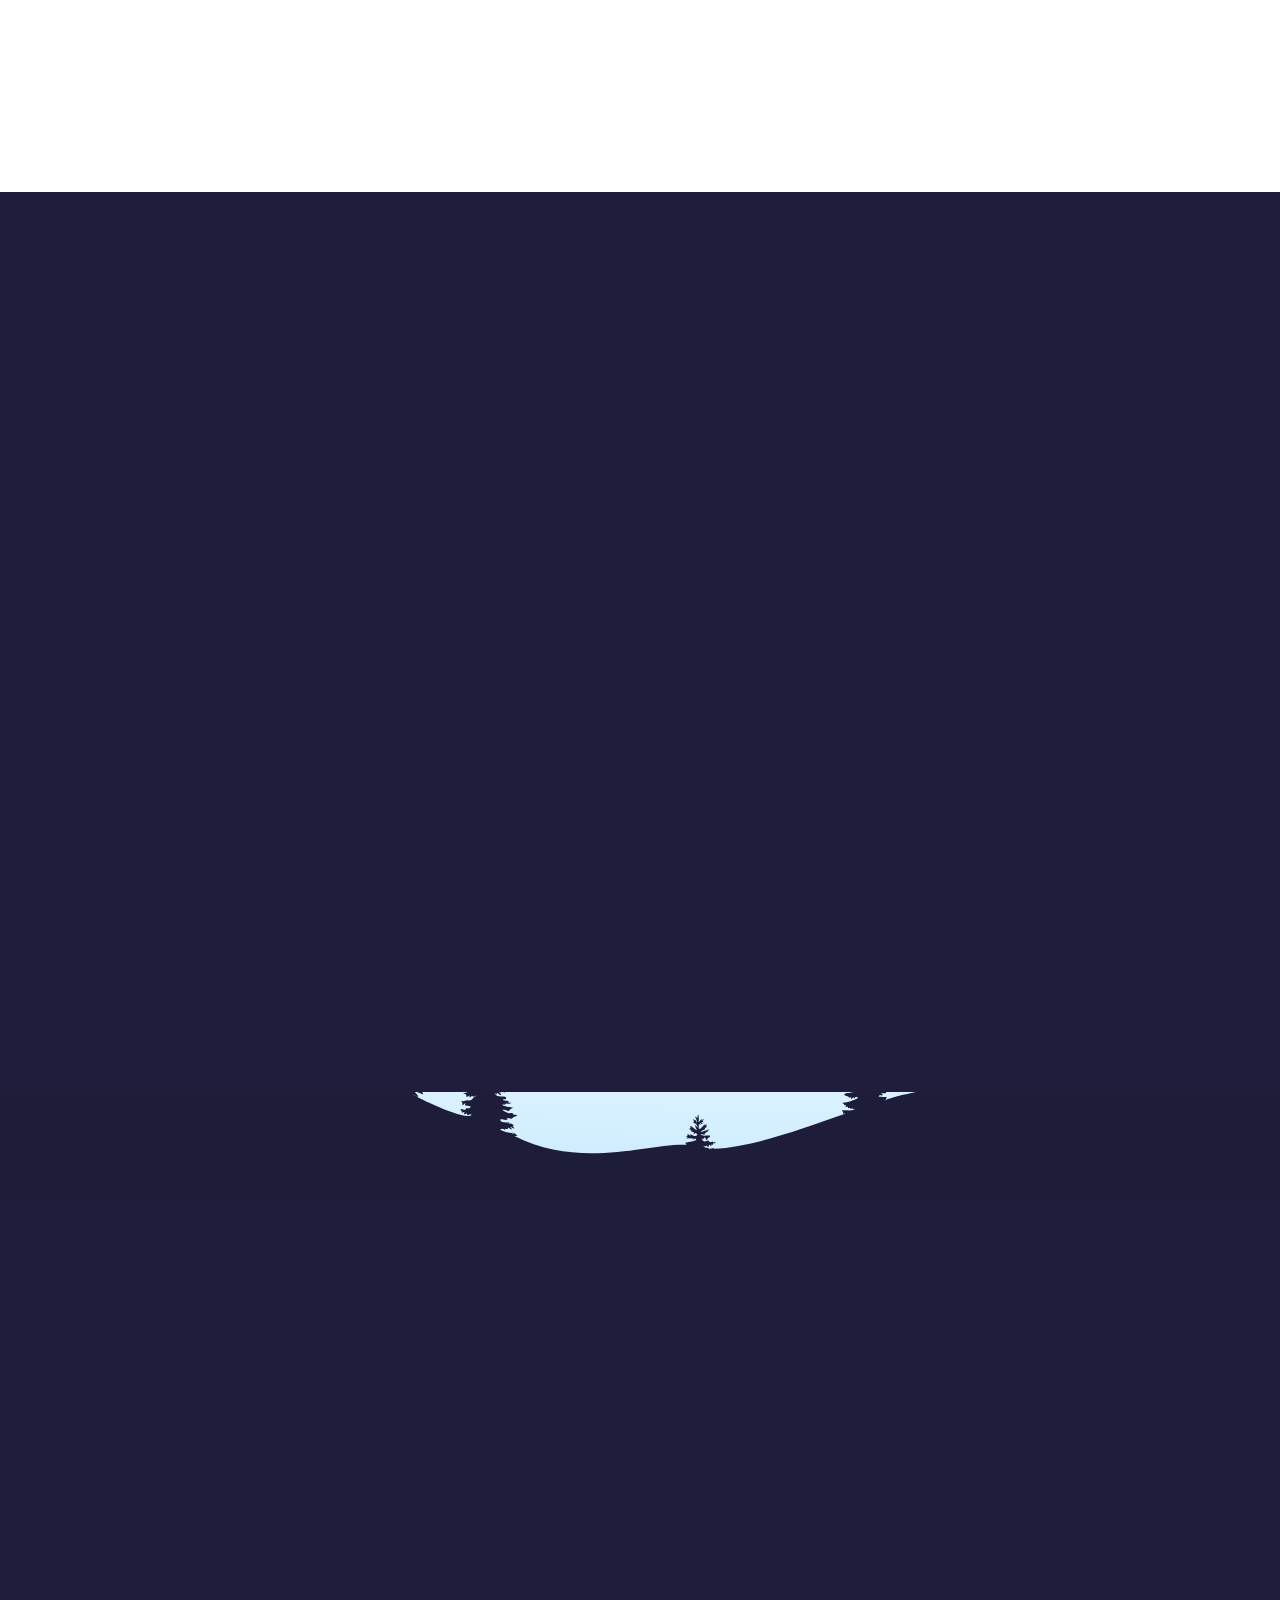
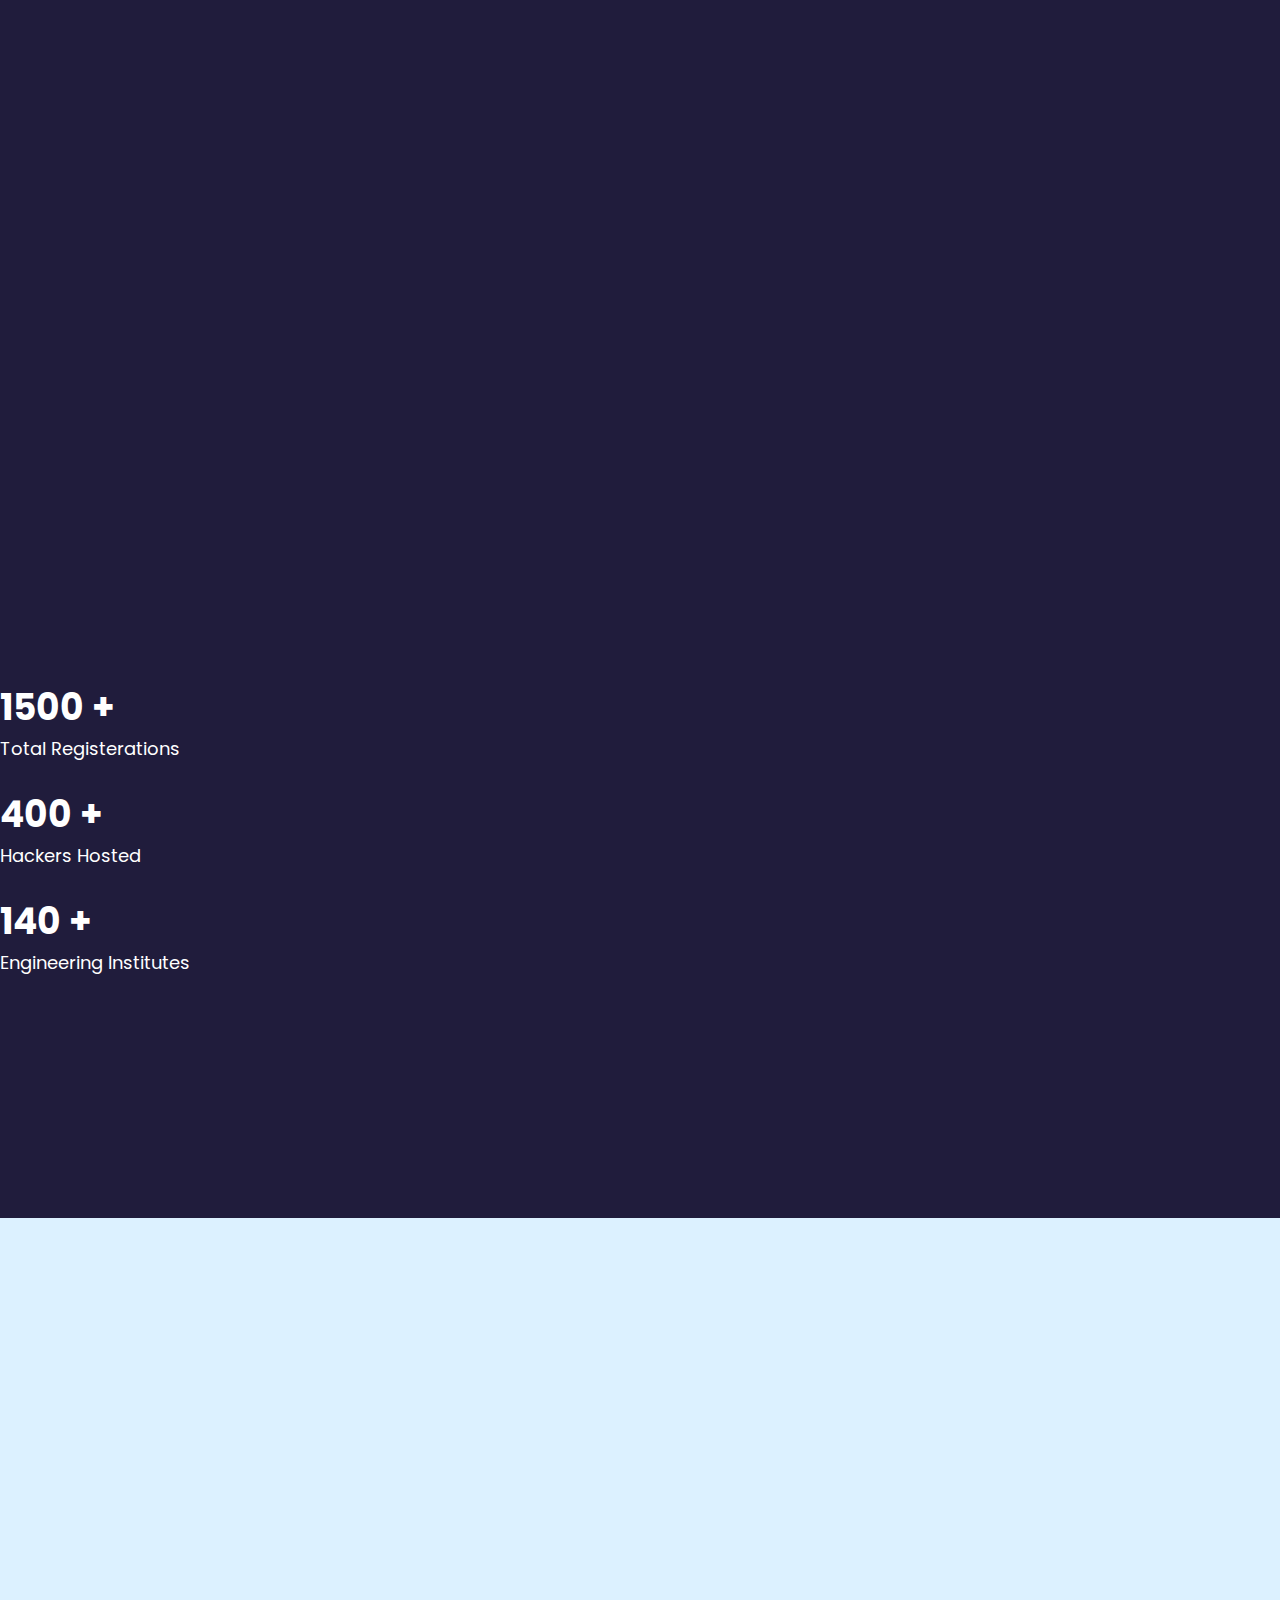
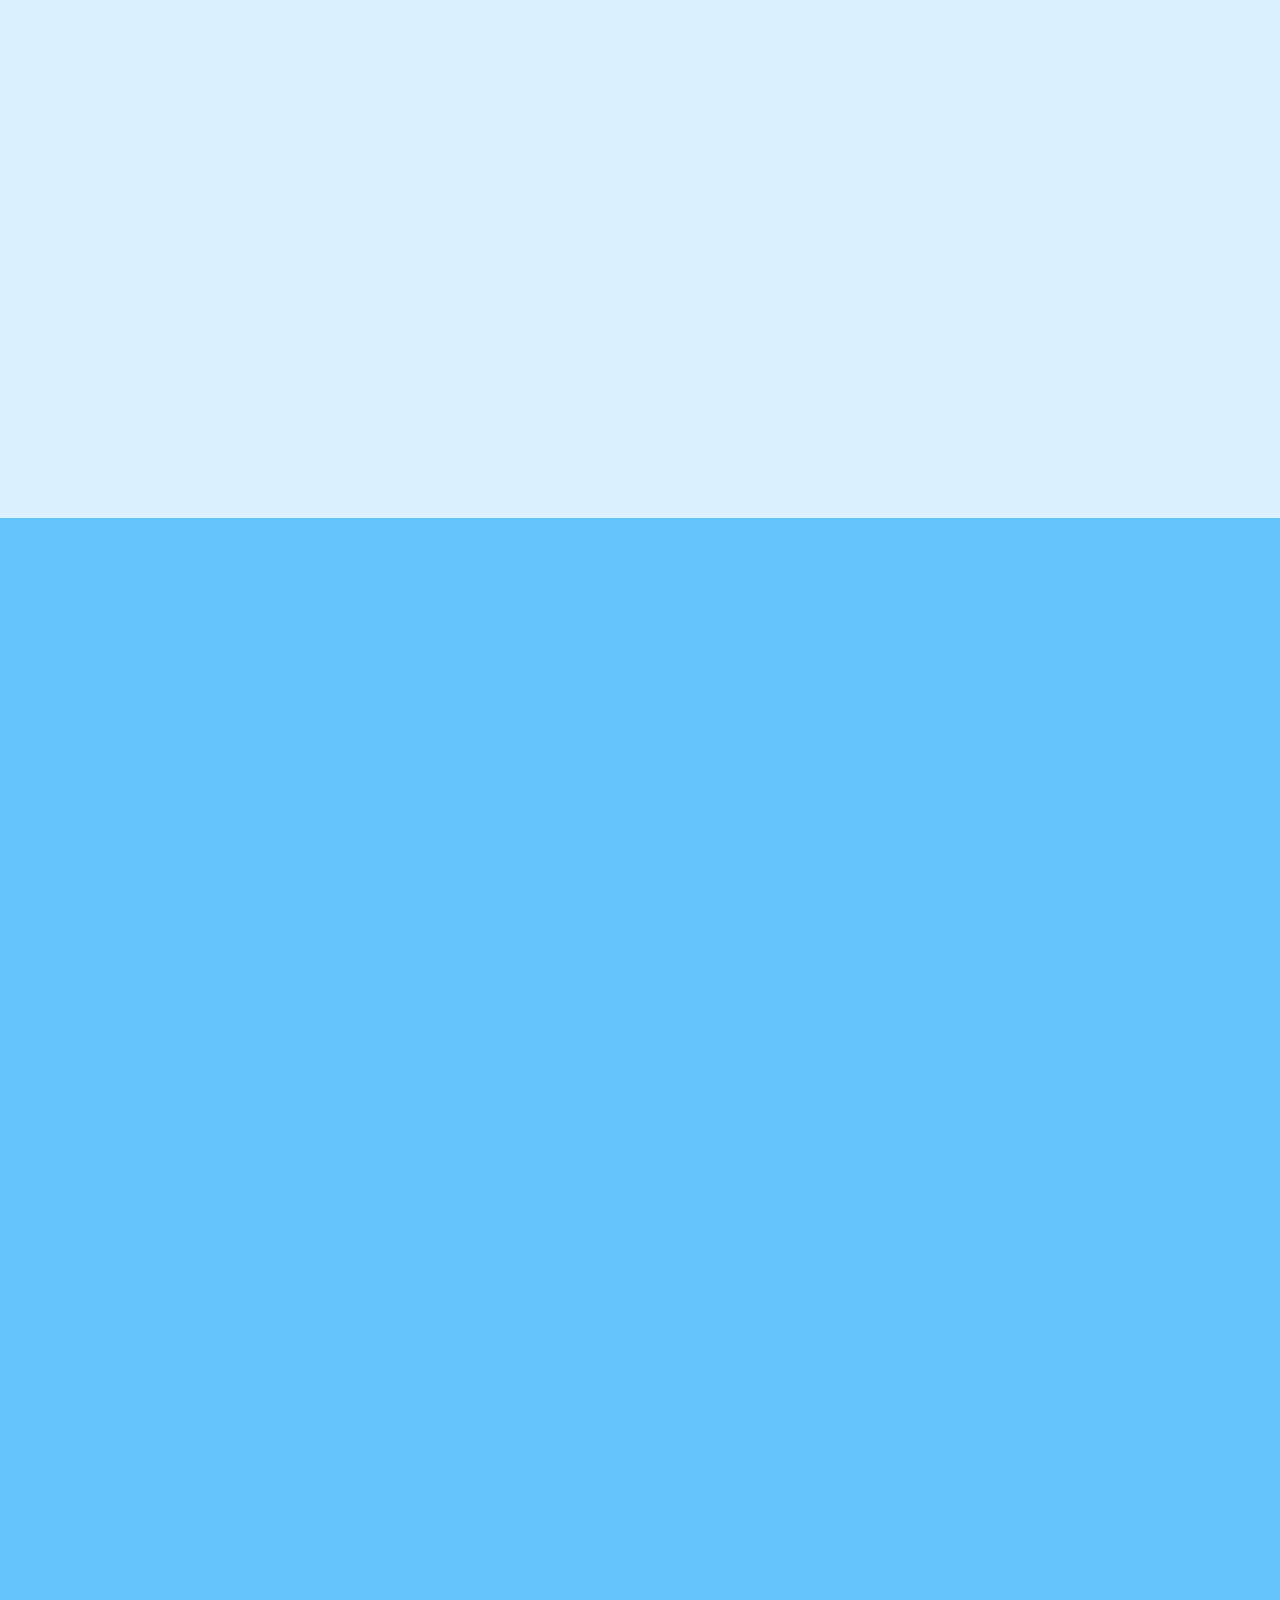
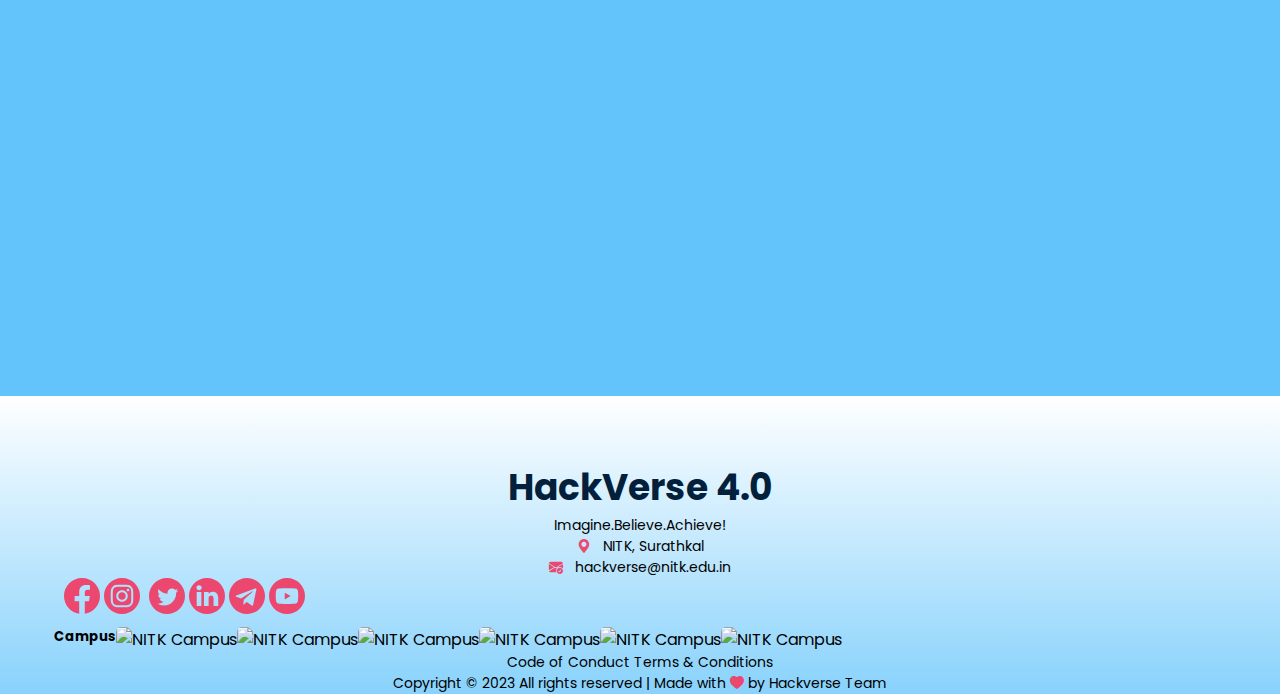
==== commit 1b041244: "Changed button colors" ====
--- a/index.html
+++ b/index.html
@@ -61,18 +61,33 @@
       rel="stylesheet"
       href="https://cdnjs.cloudflare.com/ajax/libs/font-awesome/4.7.0/css/font-awesome.min.css"
     />
+    <link rel="stylesheet" href="https://cdnjs.cloudflare.com/ajax/libs/font-awesome/4.7.0/css/font-awesome.min.css">
+
 
     <title>Hackverse 4.0 | April 2023</title>
   </head>
 
   <body data-bs-spy="scroll" data-bs-target="#scroll-spy" data-bs-offset="90">
     <!-- navbar -->
+    <script>
+      var prevScrollpos = window.pageYOffset;
+      window.onscroll = function() {
+      var currentScrollPos = window.pageYOffset;
+        if (prevScrollpos > currentScrollPos) {
+          document.getElementById("scroll-spy").style.top = "0";
+        } else {
+          document.getElementById("scroll-spy").style.top = "-200px";
+        }
+        prevScrollpos = currentScrollPos;
+      }
+    
+    </script>
 
     <nav id="scroll-spy" class="navbar navbar-dark fixed-top navbar-expand-lg">
-      <div class="container" data-aos="fade-up" data-aos-once="true">
+      <div class="container" data-aos="fade-up" data-aos-once="true" id="container">
         <img
           src="./img/logo.webp"
-          width="80px"
+          width="150px"
           alt="Hackverse"
           class="navbar-brand navbar-logo-custom"
         />
@@ -155,6 +170,58 @@
             </li>
           </ul>
         </div>
+
+        <!-- <div class="col-12 col-lg-4 d-flex align-items-center justify-content-evenly social-media-icon"> -->
+          <div class="col-12 col-lg-1 d-flex align-items-center justify-content-evenly social-media-icon">
+            <!-- <a
+              class="social-icons"
+              href="http://www.facebook.com/hackverse/"
+              target="_blank"
+              rel="noopener noreferrer"
+              >
+              <i class="fa" id="social-nav-icons">&#xf082;</i>
+            </a> -->
+            <a
+              class="social-icons"
+              href="http://instagram.com/hackversenitk/"
+              target="_blank"
+              rel="noopener noreferrer"
+            >
+            <i class="fa" id="social-nav-icons">&#xf16d;</i>
+            </a>
+            <!-- <a
+              class="social-icons"
+              href="http://twitter.com/hackversenitk"
+              target="_blank"
+              rel="noopener noreferrer"
+            >
+            <i class="fa" id="social-nav-icons">&#xf099;</i>
+          </a>
+            <a
+              class="social-icons"
+              href="http://linkedin.com/company/hackverse"
+              target="_blank"
+              rel="noopener noreferrer"
+            >
+            <i class="fa" id="social-nav-icons">&#xf0e1;</i>
+          </a> -->
+            <a
+              class="social-icons"
+              href="http://t.me/hackverse"
+              target="_blank"
+              rel="noopener noreferrer"
+            >
+            <i class="fa" id="social-nav-icons">&#xf2c6;</i>
+          </a>
+            <!-- <a
+              class="social-icons"
+              href="https://www.youtube.com/channel/UC_hR3RkqNKQMDG1R2hpbSoA"
+              target="_blank"
+              rel="noopener noreferrer"
+              ><i class="fa" id="social-nav-icons">&#xf16a;</i>
+            </a> -->
+          </div>
+
       </div>
     </nav>
 
@@ -202,7 +269,7 @@
 
               <h1><b>HackVerse 4.0</b></h1>
                 <p>24-hour long hackathon · By NITK</p>
-                <a
+                <!-- <a
                   href="https://discord.gg/Vr6hraQuPb"
                   class="pt-2 pb-2 pl-4 pr-4 text-center text-light mb-2 rounded fs-6"
                   style="background-color: #5865f2; width: 312px"
@@ -213,7 +280,7 @@
                     style="height: 30px; margin-right: 10px"
                   />
                   <b>Join Discord Server</b>
-                </a>
+                </a> -->
                 <div
                   class="apply-button"
                   data-hackathon-slug="hackverse-2023"
@@ -570,7 +637,7 @@
 
     <div class="fluid-container fill" id="about-div">
       <!-- About hackverse -->
-      <section id="about-section">
+      <section id="about-section" style="margin-top: 15%;">
         <div class="about fluid-container d-flex align-items-center">
           <div class="container">
             <div class="row about-hackverse-container">
@@ -593,8 +660,7 @@
                   <button
                     class="revisit d-flex align-items-center justify-content-center"
                   >
-                    <img src="./img/revisit.webp" width="28px" alt="re" />
-                    <span>&nbsp; Revisit Hackverse 3.0 </span>
+                    <span> <i style="font-size:24px; padding-right: 10px;" class="fa">&#xf100;</i>Revisit Hackverse 3.0 </span>
                   </button>
                 </a>
               </div>
@@ -635,16 +701,16 @@
           <stop offset="0.8" stop-color="#1b549d" />
         </linearGradient>
         </defs>
-        <rect
+        <!-- <rect
         id="bg"
         width="750"
         height="500"
         opacity="0.8"
         fill="url(#bg_grad)"
-      />
-          <path id="a2-2" 
+      /> -->
+          <!-- <path id="a2-2" 
           fill="#1d1d3a" 
-          d="M25 25v94.1c29.99.1 62.76-.7 90.3 3l11.4-6.6 15.8 103.9 19.5-92.2 17.6-.2 17.8 74.9 12.7-112.32 13.6 19.92c8.3 12.1 14.5 21.1 20.6 26.7 5.4 5 10.6 7.7 18.9 8.7 13.4-8.4 27.8-20.7 44.4-30.1 14.6-8.4 31.7-14.23 50.6-11.9V25H25zm417.6"/>
+          d="M25 25v94.1c29.99.1 62.76-.7 90.3 3l11.4-6.6 15.8 103.9 19.5-92.2 17.6-.2 17.8 74.9 12.7-112.32 13.6 19.92c8.3 12.1 14.5 21.1 20.6 26.7 5.4 5 10.6 7.7 18.9 8.7 13.4-8.4 27.8-20.7 44.4-30.1 14.6-8.4 31.7-14.23 50.6-11.9V25H25zm417.6"/> -->
         </svg>
 
         <path id="a2-1" 
--- a/style.css
+++ b/style.css
@@ -158,7 +158,8 @@
   width: 100%;
   height: 100vh;
   z-index: 1;
-  background: url("./img/ice_cave1.png");
+  background-color: #201c3c;
+  /* background: url("./img/ice_cave1.png"); */
   background-size: cover;
 }
 
@@ -168,6 +169,7 @@
   height: 100vh;
   z-index: 2;
   width: 100%;
+  background-color: #201c3c;
 }
 
 .h2-title {
@@ -185,7 +187,7 @@
   color: white;
   margin-top: 48px;
   font-weight: 700;
-  background-color: #00a878;
+  background-color: #63c3fb;
   border-radius: 50px;
   width: 60%;
   font-size: 1.25rem;
@@ -195,13 +197,13 @@
 }
 
 .revisit:hover {
-  background-color: #04533d;
+  background-color: #00A1FF;
 }
 
 .stats {
   background-color: #201c3c;
   min-height: 80vh;
-  color: #d1e5dc;
+  color: #fff;
   /* background-image: url("./img/bg_stars.webp"); */
   background-repeat: no-repeat;
   background-size: cover;
@@ -280,7 +282,7 @@
   color: white;
   margin-top: 32px;
   font-weight: 700;
-  background-color: #00a878;
+  background-color: #00A1FF;
   border-radius: 50px;
   width: 40%;
   font-size: 1.25rem;
@@ -289,7 +291,7 @@
 }
 
 .sponsor:hover {
-  background-color: #04533d;
+  background-color: #6ec5ff;
 }
 
 .sponsor-container > a > img {
@@ -385,6 +387,11 @@
 
 .social-icons img {
   width: 36px;
+}
+
+#social-nav-icons {
+  font-size:18px;
+  color:white;
 }
 
 .campus img {
@@ -1637,3 +1644,8 @@
     font-size: 0.8em;
   }
 }
+
+#scroll-spy{
+  top: 0;
+  transition: top 0.3s;
+}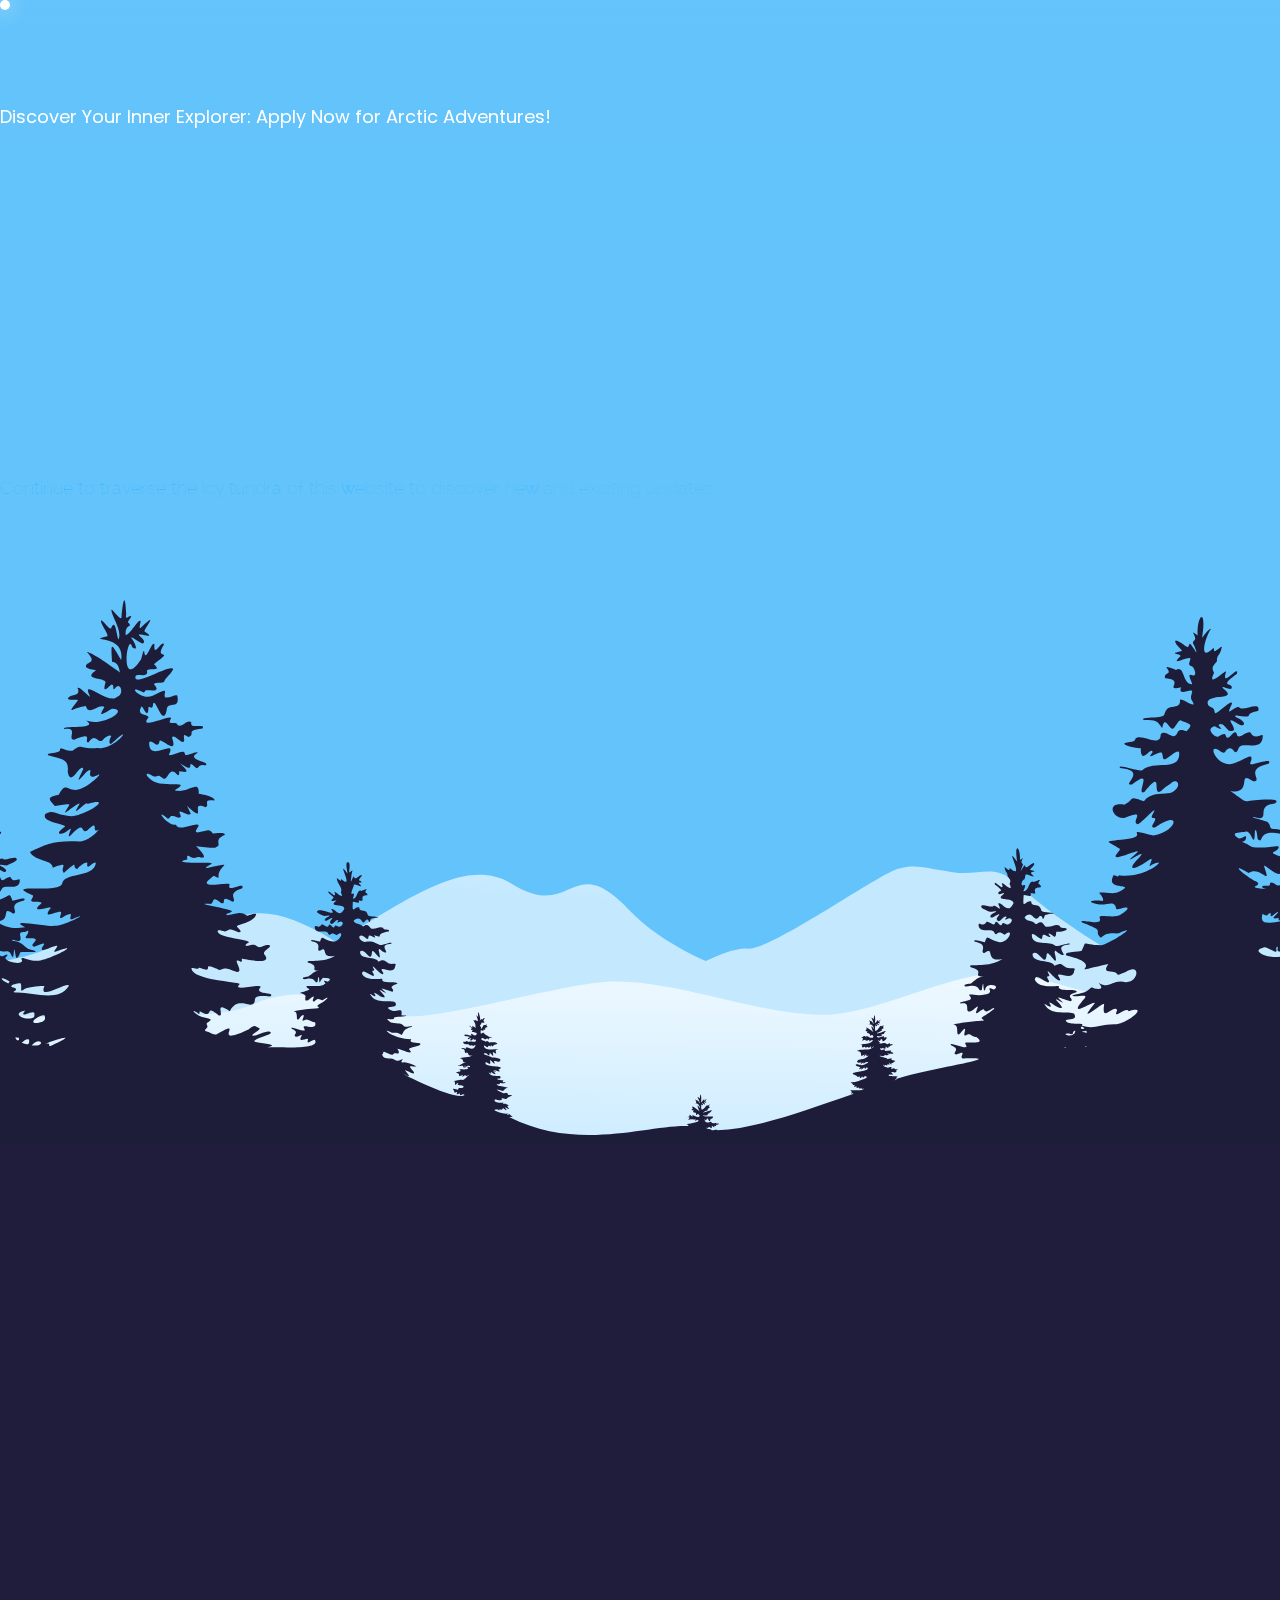
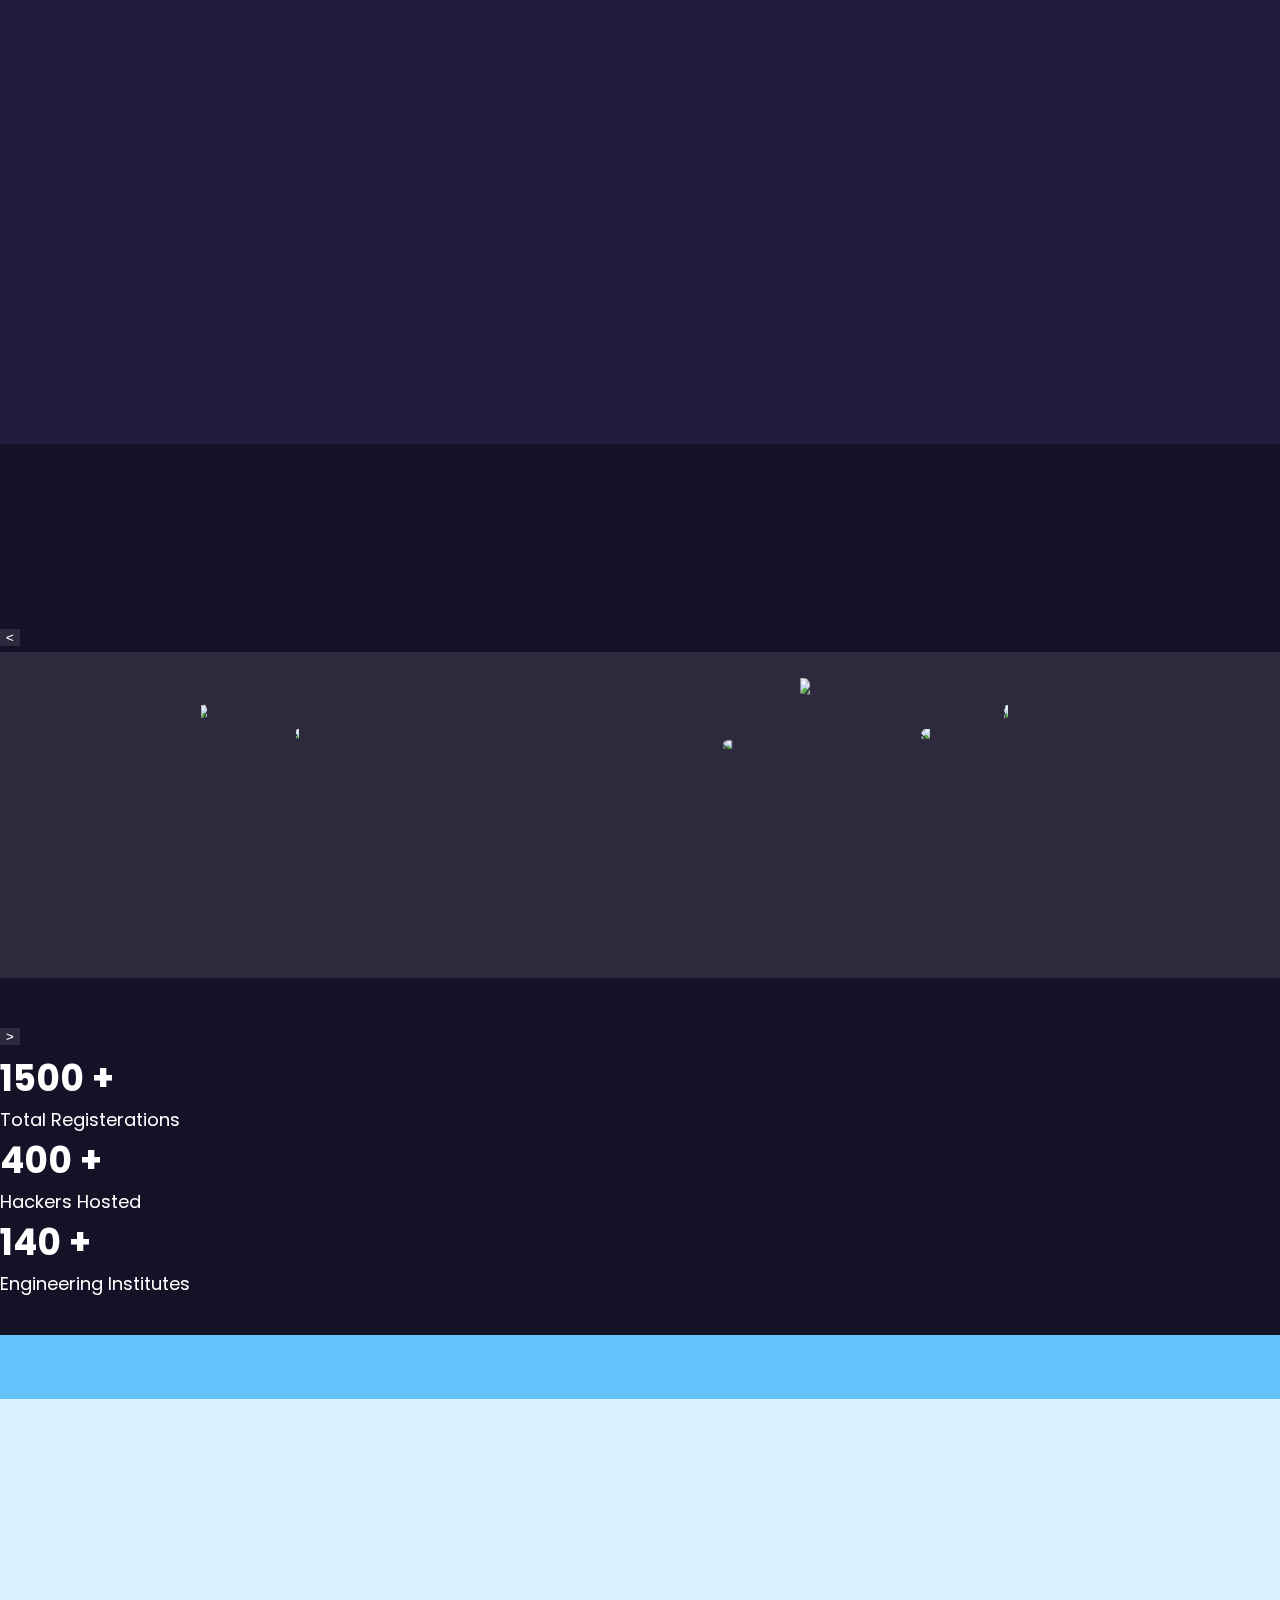
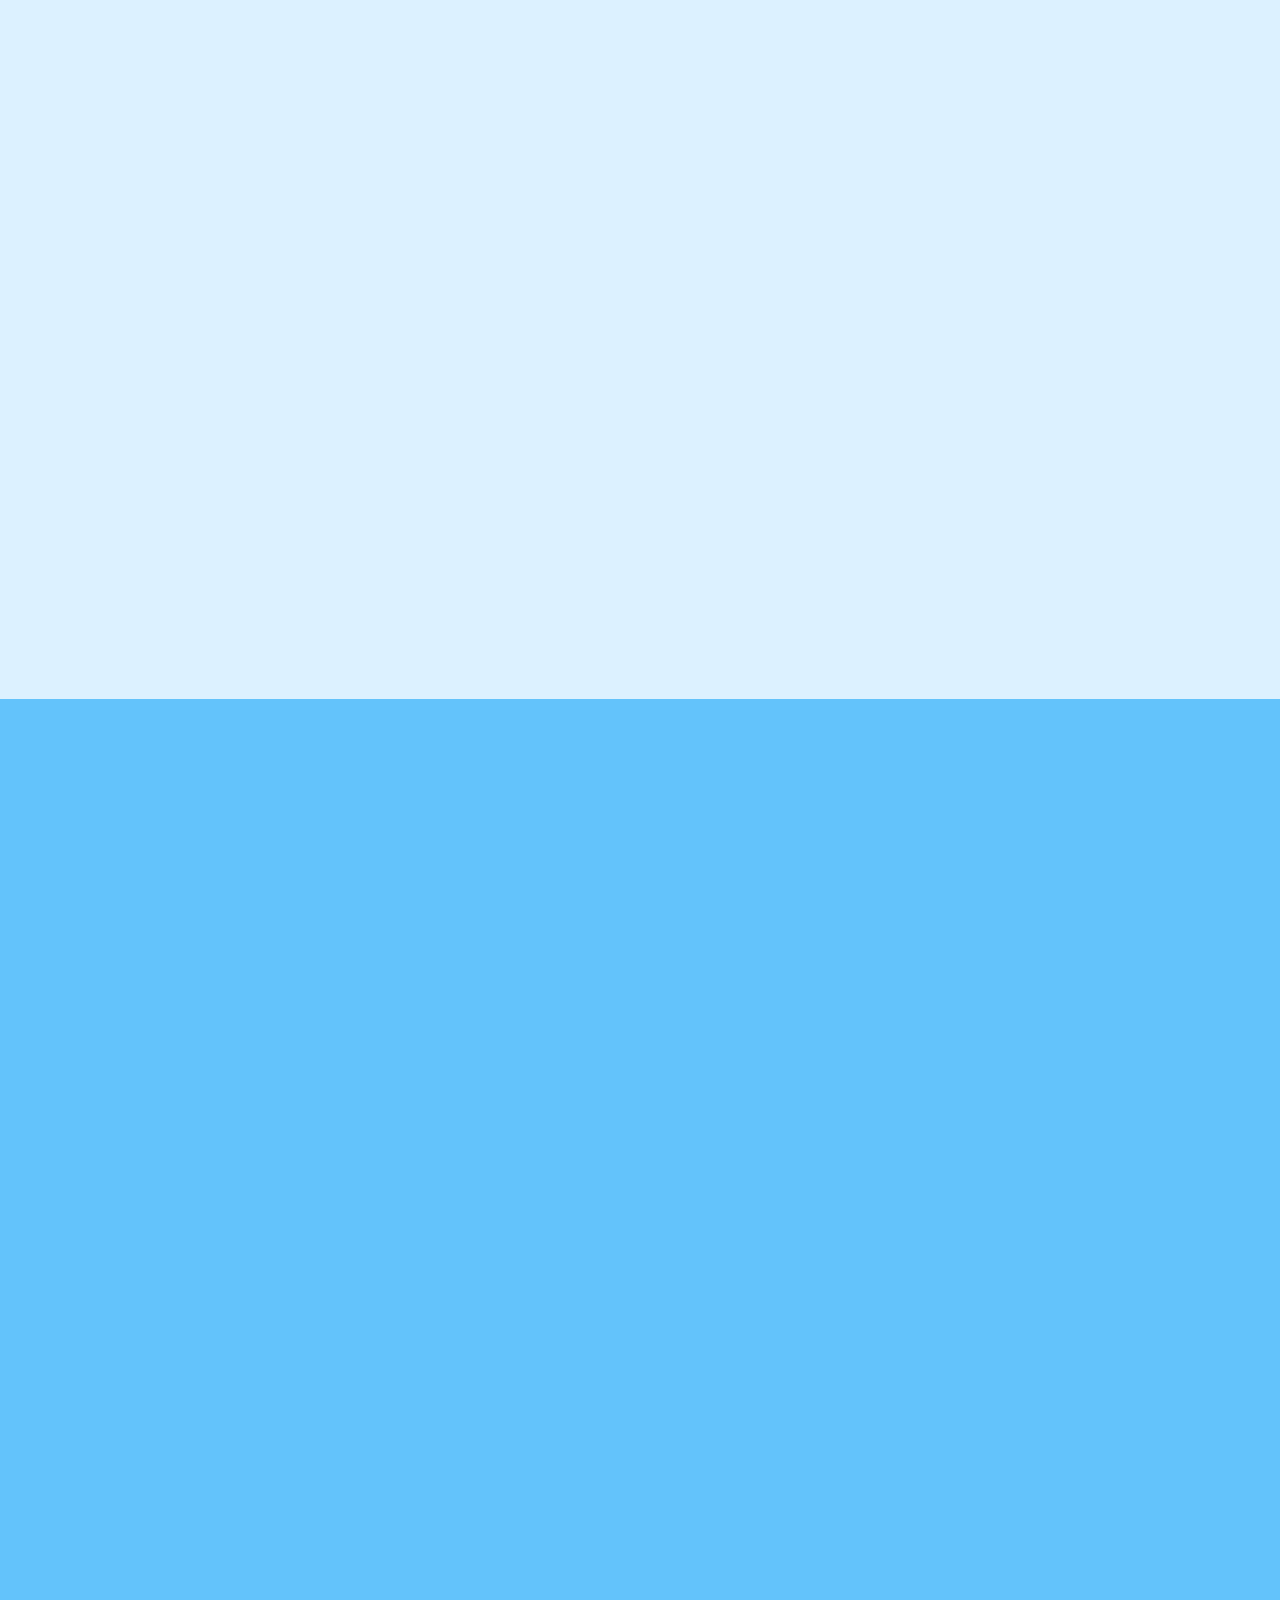
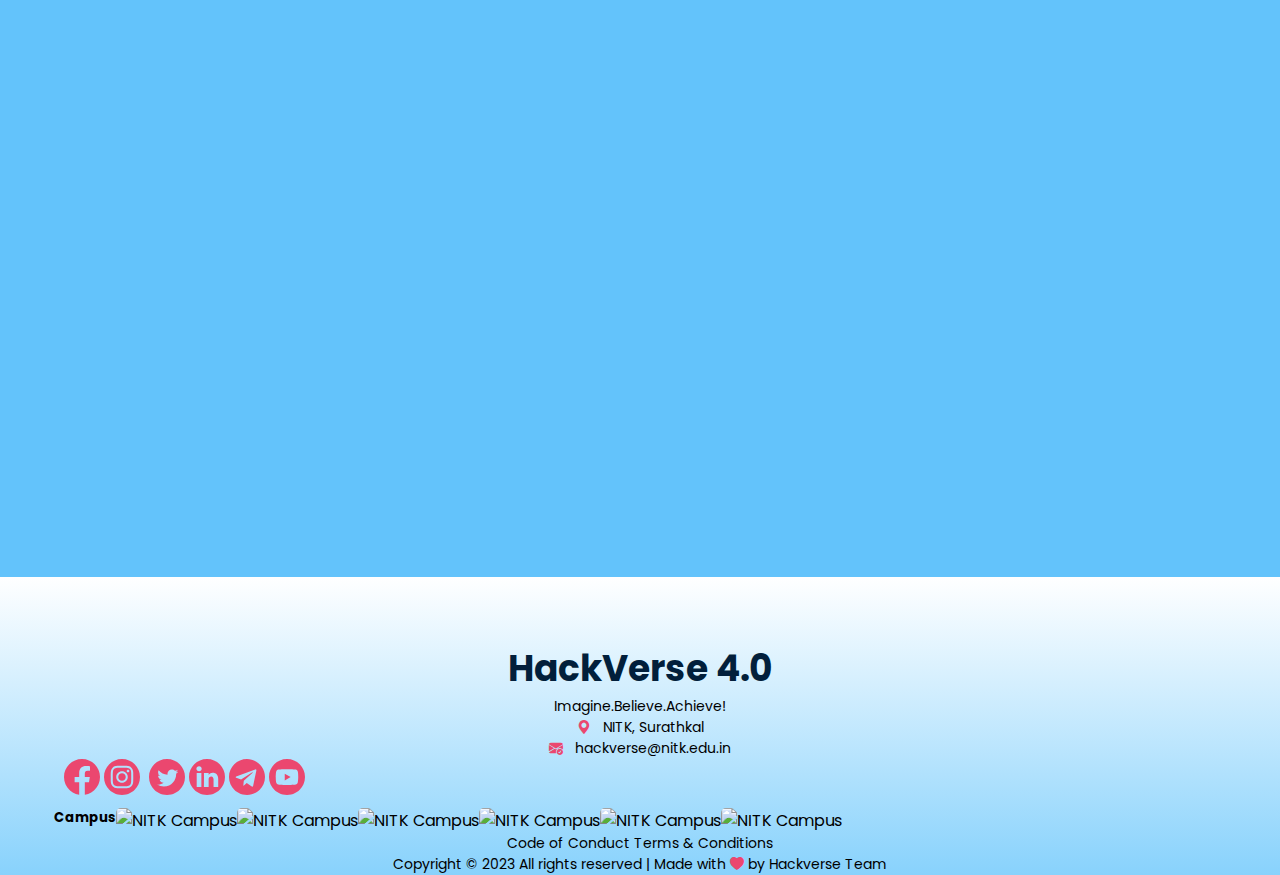
==== commit bbed1aea: "Merge pull request #50 from syedabdulgafoor/main" ====
--- a/index.html
+++ b/index.html
@@ -69,7 +69,7 @@
 
   <body data-bs-spy="scroll" data-bs-target="#scroll-spy" data-bs-offset="90">
     <!-- navbar -->
-    <script>
+    <!-- <script>
       var prevScrollpos = window.pageYOffset;
       window.onscroll = function() {
       var currentScrollPos = window.pageYOffset;
@@ -81,13 +81,14 @@
         prevScrollpos = currentScrollPos;
       }
     
-    </script>
+    </script> -->
 
     <nav id="scroll-spy" class="navbar navbar-dark fixed-top navbar-expand-lg">
       <div class="container" data-aos="fade-up" data-aos-once="true" id="container">
         <img
           src="./img/logo.webp"
-          width="150px"
+          width="auto"
+          height="50px"
           alt="Hackverse"
           class="navbar-brand navbar-logo-custom"
         />
@@ -152,10 +153,11 @@
                 role="button"
                 data-bs-toggle="dropdown"
                 aria-expanded="false"
+                
               >
                 LINKS
               </a>
-              <ul class="dropdown-menu" aria-labelledby="navbarDropdown">
+              <ul class="dropdown-menu" aria-labelledby="navbarDropdown" id="scroll-spy-link">
                 <li class="nav-item">
                   <a class="nav-link dropdown-item" href="/blog"
                     >HackVerse Blog</a
@@ -172,24 +174,47 @@
         </div>
 
         <!-- <div class="col-12 col-lg-4 d-flex align-items-center justify-content-evenly social-media-icon"> -->
-          <div class="col-12 col-lg-1 d-flex align-items-center justify-content-evenly social-media-icon">
-            <!-- <a
+          <div class="col-12 col-lg-2 d-flex align-items-lg-end justify-content-evenly social-media-icon">
+          <a
+              class="social-icons"
+              href="http://instagram.com/hackversenitk/"
+              target="_blank"
+              rel="noopener noreferrer"
+            >
+            <i class="fa" id="social-nav-icons">&#xf16d;</i>
+          </a>
+          <a
+              class="social-icons"
+              href="http://t.me/hackverse"
+              target="_blank"
+              rel="noopener noreferrer"
+            >
+            <i class="fa" id="social-nav-icons">&#xf2c6;</i>
+          </a>
+          <a
+              class="social-icons"
+              href="https://www.youtube.com/channel/UC_hR3RkqNKQMDG1R2hpbSoA"
+              target="_blank"
+              rel="noopener noreferrer"
+              ><i class="fa" id="social-nav-icons">&#xf16a;</i>
+            </a>
+          <a
+              class="social-icons"
+              href="http://linkedin.com/company/hackverse"
+              target="_blank"
+              rel="noopener noreferrer"
+            >
+            <i class="fa" id="social-nav-icons">&#xf0e1;</i>
+          </a>
+          <a
               class="social-icons"
               href="http://www.facebook.com/hackverse/"
               target="_blank"
               rel="noopener noreferrer"
               >
               <i class="fa" id="social-nav-icons">&#xf082;</i>
-            </a> -->
+            </a>
             <a
-              class="social-icons"
-              href="http://instagram.com/hackversenitk/"
-              target="_blank"
-              rel="noopener noreferrer"
-            >
-            <i class="fa" id="social-nav-icons">&#xf16d;</i>
-            </a>
-            <!-- <a
               class="social-icons"
               href="http://twitter.com/hackversenitk"
               target="_blank"
@@ -197,43 +222,18 @@
             >
             <i class="fa" id="social-nav-icons">&#xf099;</i>
           </a>
-            <a
-              class="social-icons"
-              href="http://linkedin.com/company/hackverse"
-              target="_blank"
-              rel="noopener noreferrer"
-            >
-            <i class="fa" id="social-nav-icons">&#xf0e1;</i>
-          </a> -->
-            <a
-              class="social-icons"
-              href="http://t.me/hackverse"
-              target="_blank"
-              rel="noopener noreferrer"
-            >
-            <i class="fa" id="social-nav-icons">&#xf2c6;</i>
-          </a>
-            <!-- <a
-              class="social-icons"
-              href="https://www.youtube.com/channel/UC_hR3RkqNKQMDG1R2hpbSoA"
-              target="_blank"
-              rel="noopener noreferrer"
-              ><i class="fa" id="social-nav-icons">&#xf16a;</i>
-            </a> -->
           </div>
-
-      </div>
+        </div>
+
     </nav>
 
     <!-- Home Section -->
 
     <div id="hero">
       <section id="home-section">
-        <div class="home fluid-container d-flex flex-column">
-          <div class="container fill">
+        <div class="home fluid-container d-flex flex-column justify-content-start align-items-center">
+          
             <!-- Add rectangular space on the top only in the front page to shift the contents below the navbar -->
-            <div class="home-top-space-custom"></div>
-            <div class="main row main-page">
               
               <!-- <div id="imagine-text">
                 <h1 class="h1-title">
@@ -252,9 +252,12 @@
                 </h1>
                 </br>
               </div> -->
-
+              <div class="home-top-space-custom">
+                
+              </div>
+              <p class="small blink-soft" style="color:white; margin-top:1%;margin-bottom: 0% ;">Discover Your Inner Explorer: Apply Now for Arctic Adventures!</p>
               <div
-                class="d-flex flex-column col-text col col-md-12 col-lg-4 heading-main"
+                class="d-flex flex-column col-text hero-card"
                 data-aos="fade-right"
               >
                 <div>
@@ -267,8 +270,9 @@
                 <br />
                 
 
-              <h1><b>HackVerse 4.0</b></h1>
+              <h1 class="font-esgalon"><b>HackVerse 4.0</b></h1>
                 <p>24-hour long hackathon · By NITK</p>
+                
                 <!-- <a
                   href="https://discord.gg/Vr6hraQuPb"
                   class="pt-2 pb-2 pl-4 pr-4 text-center text-light mb-2 rounded fs-6"
@@ -284,10 +288,10 @@
                 <div
                   class="apply-button"
                   data-hackathon-slug="hackverse-2023"
-                  data-button-theme="light"
+                  data-button-theme="dark-inverted"
                   style="height: 44px; width: 312px"
                 ></div>
-                <div class="countdown">
+                <!-- <div class="countdown">
                   <p>Hackathon starts in</p>
                   <div class="countdown-container">
                     <div class="countdown-block">
@@ -323,26 +327,18 @@
                       </span>
                     </div>
                   </div>
-                </div>
-              </div>
-              <!-- <div
-                data-aos="fade-left"
-                class="col col-md-12 col-lg-8 home-page-logo"
-              >
-                <img
-                  width="95%"
-                  src="./img/logo_long.webp"
-                  alt="HackVerse 3.0"
-                />
-              </div> -->
-            </div>
-          </div>
+                </div> -->
+              </div>
+
+              <p class="gradient-text-blue fading-text">Continue to traverse the icy tundra of this website to discover new and exciting updates.</p>
+              
+
         </div>
       </section>
       <svg
         xmlns="http://www.w3.org/2000/svg"
         xmlns:xlink="http://www.w3.org/1999/xlink"
-        viewBox="0 0 750 500"
+        viewBox="0 0 750 480"
         preserveAspectRatio="xMidYMax slice"
       >
         <defs>
@@ -635,37 +631,86 @@
       <div class="snowflake"></div>
     </div>
 
-    <div class="fluid-container fill" id="about-div">
+    <!-- <div class="fluid-container fill" id="about-div"> -->
       <!-- About hackverse -->
-      <section id="about-section" style="margin-top: 15%;">
+      <section id="about-section">
+
+        <!-- timer -->
+        <div class="row justify-content-center countdown-banner" data-aos="fade-right">
+          <div class="countdown col-4 align-self-center sketch-font">
+            <p>Hackathon starts in</p>
+          </div>
+          <div class="countdown col-4">
+            <div class="countdown-container sketch-font">
+              <div class="countdown-block">
+                <span class="countdown-title" id="countdown-day">
+                  00
+                </span>
+                <span class="countdown-desc">
+                  Days
+                </span>
+              </div>
+              <div class="countdown-block">
+                <span class="countdown-title" id="countdown-hour">
+                  00
+                </span>
+                <span class="countdown-desc">
+                  Hours
+                </span>
+              </div>
+              <div class="countdown-block">
+                <span class="countdown-title" id="countdown-minute">
+                  00
+                </span>
+                <span class="countdown-desc">
+                  Minutes
+                </span>
+              </div>
+              <div class="countdown-block">
+                <span class="countdown-title" id="countdown-second">
+                  00
+                </span>
+                <span class="countdown-desc">
+                  Seconds
+                </span>
+              </div>
+            </div>
+          </div>
+        </div>
+
+        </div>
+
         <div class="about fluid-container d-flex align-items-center">
+          
           <div class="container">
             <div class="row about-hackverse-container">
-              <div class="col col-md-12 col-lg-6" data-aos="fade-up">
-                <h1 class="h2-title title-about-hackverse mb-5">
-                  About Hackverse 4.0
+              <div class="col col-md-12 col-lg-7" data-aos="fade-up">
+                <h1 class="h2-title title-about-hackverse mt-5">
+                  <span class="gradient-text-light">Unleash</span> the power of <span class="gradient-text-light">innovation</span> in the icy depths of HackVerse, where the Arctic meets <span class="gradient-text-light">technology</span>
                 </h1>
-                <p class="h2-text text-hackverse">
-                  <strong>HackVerse</strong> serves as a platform to encourage
-                  enthusiastic minds to brainstorm on solutions for challenging
-                  issues from all over India. The unified motive of gathering
-                  all like-minded hackers to our alma mater led to the creation
-                  of the idea in NITK Surathkal, the first of its kind. We
-                  provide a platform for innovations where developers can test
-                  and showcase their potential to the best of their abilities.
-                  The hackathon also comprises keynotes and workshops by
-                  executives from the industry.
+                <p class="h2-text text-hackverse mt-3">
+                  Join us at <strong>HackVerse</strong>, a platform that celebrates the power of 
+                  enthusiastic minds to ideate innovative solutions for complex 
+                  issues across India. It all started with a vision to bring together 
+                  like-minded hackers to our alma mater in NITK Surathkal, and we're thrilled 
+                  to be the pioneers of this unique initiative. 
+                </p>
+                <p class="h2-text text-hackverse mt-3">
+                  
+                  Be a part of an experience that celebrates 
+                  innovation and provides developers with the opportunity to showcase their potential to the fullest. 
+                  Get inspired by industry leaders through engaging keynotes and workshops.
                 </p>
                 <a href="https://hackverse.nitk.ac.in/2022/">
                   <button
                     class="revisit d-flex align-items-center justify-content-center"
                   >
-                    <span> <i style="font-size:24px; padding-right: 10px;" class="fa">&#xf100;</i>Revisit Hackverse 3.0 </span>
+                    <span class="sketch-font"> <i style="font-size:24px; padding-right: 10px;" class="fa">&#xf100;</i>Revisit Hackverse 3.0 </span>
                   </button>
                 </a>
               </div>
               <div
-                class="col col-md-6 d-flex justify-content-end align-items-center"
+                class="col col-md-5 d-flex justify-content-end align-items-center"
               >
                 <img
                   data-aos="zoom-in"
@@ -679,44 +724,8 @@
           </div>
         </div>
       </section>
-      <!-- viewBox="-75 150 1000 100" -->
-        <!-- License: CC Attribution. Made by game-icons.net: https://game-icons.net/ -->
-        <svg 
-          
-          xmlns="http://www.w3.org/2000/svg"
-          xmlns:xlink="http://www.w3.org/1999/xlink"
-          viewBox="-300 100 1000 100"
-          preserveAspectRatio="xMidYMax slice"
-        >
-        <defs>
-          <linearGradient
-          id="bg_grad"
-          x1="-154.32"
-          y1="120.27"
-          x2="-154.32"
-          y2="374.3"
-          gradientUnits="userSpaceOnUse"
-        >
-          <stop offset="0.0" stop-color="#1d2f8b" />
-          <stop offset="0.8" stop-color="#1b549d" />
-        </linearGradient>
-        </defs>
-        <!-- <rect
-        id="bg"
-        width="750"
-        height="500"
-        opacity="0.8"
-        fill="url(#bg_grad)"
-      /> -->
-          <!-- <path id="a2-2" 
-          fill="#1d1d3a" 
-          d="M25 25v94.1c29.99.1 62.76-.7 90.3 3l11.4-6.6 15.8 103.9 19.5-92.2 17.6-.2 17.8 74.9 12.7-112.32 13.6 19.92c8.3 12.1 14.5 21.1 20.6 26.7 5.4 5 10.6 7.7 18.9 8.7 13.4-8.4 27.8-20.7 44.4-30.1 14.6-8.4 31.7-14.23 50.6-11.9V25H25zm417.6"/> -->
-        </svg>
-
-        <path id="a2-1" 
-          fill="#1d1444" 
-          d="P25 25v94.1c29.99 122.3 31.7-151.4 11 7.2c23.2 15.1 41.4 9.7 58.8-.3l11.4-6.6 15.8 103.9 9.7 58.8-.3l11.4-6.6 15.8 103.9 19.5-92.2 17.6-.2 17.8 74.9 12.7-112.32 13.6 19.92c8.3 12.1 14.5 21.1 20.6 26.7 5.4 5 10.6 7.7 18.9 8.7 13.4-8.4 27.8-20.7 44.4-30.1 14.6-8.4 31.7-14.23 3l11.4-6.6 15.8 103.9 9.7 58.8-.3l11.4-6.6 15.8 103.9 3l11.4-6.6 15.8 103.9 9.7 58.8-.3l11.4-6.6 15.8 103.9 3l11.4-6.6 15.8 103.9 9.7 58.8-.3l11.4-6.6 15.8 103.9 50.6-11.9V25H25zm417.6"/>
-
+
+  
         <div class="scrollElement"></div>
     </div>
     
@@ -995,61 +1004,60 @@
       <!-- Stats Section -->
       <section id="stats-section">
         <div class="fluid-container stats d-flex flex-column">
-          <div class="container fill justify-content-center">
-            <h1 class="text-center bold-t1" data-aos="fade-down">
-              HackVerse 3.0 Stats
-            </h1>
-            <div
-              class="container d-flex justify-content-around align-items-center stats-items"
-            >
-              <div
-                class="d-flex justify-content-center align-items-center flex-column institute_icon"
-              >
-                <img
-                  class="mb-md-5"
-                  src="./img/programmer.webp"
-                  width="192px"
-                  alt="programmer"
-                  data-aos="zoom-in"
-                />
-                <h1 class="no-margin bold-t1 milestone-number">
-                  <span class="number-holder">1500</span> +
-                </h1>
-                <p class="no-margin">Total Registerations</p>
-              </div>
-              <div
-                class="d-flex justify-content-center align-items-center flex-column institute_icon"
-              >
-                <img
-                  class="mb-md-5"
-                  src="./img/hacker.webp"
-                  width="192px"
-                  alt="hackers"
-                  data-aos="zoom-in"
-                />
-                <h1 class="bold-t1 no-margin milestone-number">
-                  <span class="number-holder">400</span> +
-                </h1>
-                <p class="no-margin">Hackers Hosted</p>
-              </div>
-              <div
-                class="d-flex justify-content-center align-items-center flex-column institute_icon"
-              >
-                <img
-                  class="mb-md-5"
-                  src="./img/institute.webp"
-                  width="192px"
-                  alt="institute"
-                  data-aos="zoom-in"
-                />
-                <h1 class="bold-t1 no-margin milestone-number">
-                  <span class="number-holder">140</span> +
-                </h1>
-                <p class="no-margin">Engineering Institutes</p>
-              </div>
+            <div class="container fill justify-content-center stats-card">
+              <h1 class="text-center bold-t1 mb-2" data-aos="fade-down">
+                <span>HackVerse 3.0</span> <span class="gradient-text-blue">Highlights</span>
+              </h1>
+            
+              <!-- Testimonials -->
+              <div class="container testimonials">
+                <div class="row"> 
+                  <div class="col-sm-1 d-flex justify-content-center my-auto">
+                    <button class="testimonials-arrow"><span style="float:left" class="ss-icon" onclick="galleryspin('-')">&lt;</span></button>
+                  </div>
+                  <div class="col-xl-10">
+                  <div id="carousel">
+                    <figure id="spinner">
+                      <img src="./img/testimonials/campus-1.jpeg" alt="First slide">
+                      <img src="./img/testimonials/campus-2.jpeg" alt="Second slide">
+                      <img src="./img/testimonials/pc-setup.jpeg" alt="Third slide">
+                      <img src="./img/testimonials/campus-4.jpeg" alt="Fourth slide">
+                      <img src="./img/testimonials/testimonial-1.jpg" alt="Fifth slide">
+                      <img src="./img/testimonials/testimonial-2.jpg" alt="Sixth slide">
+                    </figure>
+                  </div>
+                </div>
+              
+                <div class="col-sm-1 d-flex justify-content-center my-auto">
+                  <button class="testimonials-arrow"><span style="float:right" class="ss-icon" onclick="galleryspin('')">&gt;</span></button>
+                </div>
+              </div>
+
+              <div class="stats-statistics">
+                <div class="container d-flex justify-content-around align-items-center stats-items">
+                  <div class="d-flex justify-content-center align-items-center flex-column institute_icon">
+                    <h1 class="no-margin bold-t1 milestone-number">
+                      <span class="number-holder">1500</span> +
+                    </h1>
+                    <p class="no-margin">Total Registerations</p>
+                  </div>
+                  <div class="d-flex justify-content-center align-items-center flex-column institute_icon"> 
+                    <h1 class="bold-t1 no-margin milestone-number">
+                      <span class="number-holder">400</span> +
+                    </h1>
+                    <p class="no-margin">Hackers Hosted</p>
+                  </div>
+                  <div class="d-flex justify-content-center align-items-center flex-column institute_icon">
+                    <h1 class="bold-t1 no-margin milestone-number">
+                      <span class="number-holder">140</span> +
+                    </h1>
+                    <p class="no-margin">Engineering Institutes</p>
+                  </div>
+                </div>
+              </div>
+
             </div>
           </div>
-        </div>
       </section>
 
       <!-- Events Section -->
@@ -1902,7 +1910,26 @@
             class="container fill justify-content-center pt-5 pb-3"
             data-aos="zoom-out"
           >
-            <h1 class="text-center bold-t1 mt-5">Sponsors</h1>
+            <h1 class="text-center bold-t1 mt-5 mb-3"><span class="gradient-text-dark">Sponsors</span></h1>
+
+            <div>
+              <p class="text-center">Break through the snow barrier and join us in shaping the future of tech.</p>
+              <div
+              class="container fill pt-0 pb-0 align-items-center sponsor-ads"
+            >
+              <h6 class="no-margin bold-t2">Interested in sponsoring?</h6>
+              <a href="mailto:hackverse@nitk.edu.in" target="_blank">
+                <button
+                  class="sponsor fill d-flex justify-content-center align-items-center mt-2"
+                  style="width: 100%; height: 100%"
+                >
+                <span class="sketch-font">Get in Touch!</span>
+                  
+                </button>
+              </a>
+            </div>
+
+            </div>
             <div
               class="d-flex pt-4 pb-4 justify-content-center align-items-center align-self-stretch flex-wrap sponsor-container"
             >
@@ -2100,20 +2127,7 @@
               
             </div>
           </div>
-          <div
-            class="container fill pt-5 pb-5 align-items-center sponsor-ads"
-            data-aos="fade-in"
-          >
-            <h3 class="no-margin bold-t2">Interested in sponsoring?</h3>
-            <a href="mailto:hackverse@nitk.edu.in" target="_blank">
-              <button
-                class="sponsor fill d-flex justify-content-center align-items-center"
-                style="width: 100%; height: 100%"
-              >
-                Get in Touch!
-              </button>
-            </a>
-          </div>
+
         </div>
       </section>
 
@@ -2122,9 +2136,9 @@
         <div class="fluid-container faq">
           <div class="container faq-container" data-aos="fade-in">
             <h1 class="bold-t1">
-              Frequently Asked
+              Find Your Answers, Even in a Frozen World: 
               <br />
-              Questions <br />
+              Explore Our Arctic FAQs <br />
               <br />
             </h1>
 
--- a/style.css
+++ b/style.css
@@ -1,10 +1,25 @@
 @import url("https://fonts.googleapis.com/css2?family=Inter:wght@200;400&family=Poppins:wght@200;400;700&display=swap");
 @import url("https://cdn.jsdelivr.net/npm/bootstrap-icons@1.7.2/font/bootstrap-icons.css");
+
+@import url('https://fonts.googleapis.com/css2?family=Cabin&family=Cabin+Sketch:wght@700&family=Montserrat&family=Raleway+Dots&display=swap');
+/* font-family: 'Cabin', sans-serif;
+font-family: 'Cabin Sketch', cursive;
+font-family: 'Montserrat', sans-serif;
+font-family: 'Raleway Dots', cursive; */
+
+@font-face {
+  font-family: 'Esgalon';
+  src: url('fonts/Esgalon-w18gP.otf') format('opentype');
+}
 
 * {
   margin: 0;
   box-sizing: border-box;
-  font-family: Poppins;
+  /* font-family: Poppins; */
+  /* font-family: 'Cabin', sans-serif; */
+  /* font-family: 'Cabin Sketch', cursive; */
+  /* font-family: 'Montserrat', sans-serif; */
+  /* font-family: 'Raleway Dots', cursive; */
   scroll-behavior: smooth;
 }
 
@@ -13,7 +28,9 @@
   overflow-x: hidden;
 }
 body {
+  font-family: Poppins;
   overflow-x: hidden;
+  background: #63c3fb;
 }
 
 ::-webkit-scrollbar {
@@ -58,16 +75,56 @@
   outline: none;
 }
 
+.gradient-text-light {
+  background-color: #e4f4ff;
+  background-image: linear-gradient(45deg, #6bc4ff, #ffffff);
+  background-size: 100%;
+  -webkit-background-clip: text;
+  -moz-background-clip: text;
+  -webkit-text-fill-color: transparent; 
+  -moz-text-fill-color: transparent;
+
+}
+
+
+.gradient-text-dark {
+  background-color: #000406;
+  background-image: linear-gradient(45deg,  #00344d, #16a2ff);
+  background-size: 100%;
+  -webkit-background-clip: text;
+  -moz-background-clip: text;
+  -webkit-text-fill-color: transparent; 
+  -moz-text-fill-color: transparent;
+}
+
+.gradient-text-blue {
+  background-color: #6bc4ff;
+  background-image: linear-gradient(45deg,  rgb(0, 170, 255), #6bc4ff);
+  background-size: 100%;
+  -webkit-background-clip: text;
+  -moz-background-clip: text;
+  -webkit-text-fill-color: transparent; 
+  -moz-text-fill-color: transparent;
+}
+
+.fading-text {
+  font-family: 'Raleway Dots', 'poppins', cursive;
+}
+
+#hero{
+  height: 100vh;
+  margin-bottom: 0%;
+  padding-bottom: 0%;
+}
+
 #hero svg {
   position: relative;
   display: block;
   width: 100%;
-  height: 100vh;
+  height: 100%;
   z-index: 1;
-
-  background: url("./img/arctic-night-hero-bg.jpeg");
-  background-color: #1d1d3a;
-  background-size: cover;
+  margin-bottom: 0%;
+  padding-bottom: 0%;
 }
 
 #home-section {
@@ -78,6 +135,11 @@
   width: 100%;
 }
 
+.font-esgalon {
+  font-family: 'Esgalon', sans-serif;
+  font-size: 3em;
+}
+
 .cloud-cover svg {
   position: absolute;
   inset: 0;
@@ -91,6 +153,21 @@
   font-family: Poppins;
 }
 
+/* Blinking text */
+.blink-hard {
+  animation: blinker 1s step-end infinite;
+  animation-delay: 4s;
+}
+.blink-soft {
+  animation: blinker 1.5s linear infinite;
+  animation-delay: 4s;
+}
+@keyframes blinker {
+  50% {
+    opacity: 0;
+  }
+}
+/* Blinking text close */
 .main {
   height: 80%;
   z-index: 1;
@@ -149,23 +226,17 @@
   /* background-color: #1d1d3a; */
   /* background-image: url("./img/Cavern Background Blue.jpg"); */
   /* min-height: 100vh; */
-  font-family: Poppins;
+  /* font-family: Poppins; */
   color: white;
-}
-#about-div svg {
+  padding-top: 0%;
+}
+
+
+#about-section {
   position: relative;
-  display: block;
-  width: 100%;
-  height: 100vh;
-  z-index: 1;
-  background-color: #201c3c;
-  /* background: url("./img/ice_cave1.png"); */
-  background-size: cover;
-}
-
-#about-section {
-  position: absolute;
-  top: 0;
+  /* display: block; */
+  /* top: 0; */
+  padding-top: 0%;
   height: 100vh;
   z-index: 2;
   width: 100%;
@@ -175,7 +246,7 @@
 .h2-title {
   font-weight: 700;
   font-size: 36px;
-  font-family: Poppins;
+  /* font-family: Poppins; */
 }
 .h2-text {
   font-size: 18px;
@@ -207,7 +278,86 @@
   /* background-image: url("./img/bg_stars.webp"); */
   background-repeat: no-repeat;
   background-size: cover;
-}
+  padding-top: 0%;
+}
+
+.stats-card {
+  /* background-color: rgb(0, 162, 255, 0.05); */
+  background-color: rgba(0, 0, 0, 0.332);
+  margin-bottom: 5%;
+  padding-top: 2%;
+  backdrop-filter: blur(10px);
+  opacity: 10;
+  z-index: 400;
+  /* mask: linear-gradient(transparent, black 1000%); */
+}
+
+.stats-statistics {
+margin-bottom: 3%;
+}
+/* Start Testimonials */
+div#carousel { 
+  perspective: 1200px; 
+  background: rgba(255, 255, 255, 0.1); 
+  padding-top: 2%; 
+  font-size:0; 
+  margin-bottom: 3rem; 
+  overflow: hidden; 
+}
+figure#spinner { 
+  transform-style: preserve-3d; 
+  height: 300px; 
+  transform-origin: 50% 50% -500px; 
+  transition: 1s; 
+} 
+figure#spinner img { 
+  width: 40%; max-width: 425px; 
+  position: absolute; left: 30%;
+  transform-origin: 50% 50% -500px;
+  outline:1px solid transparent; 
+}
+/* figure#spinner img:nth-child(1) { transform:rotateY(0deg); }
+figure#spinner img:nth-child(2) { transform: rotateY(-45deg); }
+figure#spinner img:nth-child(3) { transform: rotateY(-90deg); }
+figure#spinner img:nth-child(4) { transform: rotateY(-135deg); }
+figure#spinner img:nth-child(5){ transform: rotateY(-180deg); }
+figure#spinner img:nth-child(6){ transform: rotateY(-225deg); }
+figure#spinner img:nth-child(7){ transform: rotateY(-270deg); }
+figure#spinner img:nth-child(8){ transform: rotateY(-315deg); } */
+
+figure#spinner img:nth-child(5) { transform: rotateY(-45deg); }
+figure#spinner img:nth-child(6) { transform: rotateY(-90deg); }
+figure#spinner img:nth-child(7) { transform: rotateY(-135deg); }
+figure#spinner img:nth-child(1){ transform: rotateY(-180deg); }
+figure#spinner img:nth-child(2){ transform: rotateY(-225deg); }
+figure#spinner img:nth-child(3){ transform: rotateY(-270deg); }
+figure#spinner img:nth-child(4){ transform: rotateY(-315deg); }
+
+div#carousel ~ span { 
+  color: #fff; 
+  margin: 5%; 
+  display: inline-block; 
+  text-decoration: none; 
+  font-size: 2rem; 
+  transition: 0.6s color; 
+  position: relative; 
+  margin-top: -6rem; 
+  border-bottom: none; 
+  line-height: 0; }
+div#carousel ~ span:hover { color: #888; cursor: pointer; }
+
+
+.testimonials-arrow{
+  background: rgba(255, 255, 255, 0.1); 
+  color: #fff;
+}
+
+.testimonials {
+  padding: 0%;
+  margin: 0%;
+  z-index: 1000;
+}
+/* End Testimonials */
 
 .bold-t1 {
   font-size: 36px;
@@ -294,6 +444,7 @@
   background-color: #6ec5ff;
 }
 
+
 .sponsor-container > a > img {
   transition: all 0.6s;
 }
@@ -305,7 +456,7 @@
   min-height: 120vh;
   background-color: #021f3b;
   padding-bottom: 300px;
-  color: #d1e5dc;
+  color: #dcf0fc;
   padding-top: 8%;
   background: url("img/trees-snow.png") bottom no-repeat, #63c3fb;
   background-size: 100%, cover;
@@ -376,6 +527,14 @@
 
 a {
   color: inherit;
+}
+
+#navbarNav {
+  font-family: 'Cabin Sketch', 'Poppins', cursive;
+}
+
+.sketch-font {
+  font-family: 'Cabin Sketch', 'Poppins', cursive;
 }
 
 .social-icons {
@@ -409,6 +568,21 @@
   /* color: #042c44; */
   backdrop-filter: blur(10px);
   mask: linear-gradient(transparent, black 60%);
+}
+
+
+#scroll-spy-link {
+  font-family: 'Cabin Sketch', 'Poppins', cursive;
+}
+
+#scroll-spy-link :hover {
+  color: #18a7ff;
+}
+
+#navbarDropdown {
+  /* background: rgba(33, 37, 41, 0.2); */
+  font-family: 'Cabin Sketch', 'Poppins', cursive;
+  backdrop-filter: blur(2px);
 }
 
 .icy-navbar {
@@ -439,7 +613,7 @@
 
 .navbar-dark .navbar-nav .nav-link.active,
 .navbar-dark .navbar-nav .show > .nav-link {
-  color: #9fdaff !important;
+  color: #18a7ff !important;
 }
 
 .navbar-dark .navbar-nav .nav-link {
@@ -447,30 +621,25 @@
 }
 
 .navbar-dark .navbar-nav .nav-link :hover {
-  color: rgba(255, 255, 255, 0.55);
+  color: #18a7ff;
 }
 
 .container {
   justify-content: center;
 }
 
-.container .main-page {
-  justify-content: flex-start;
-}
-
-.container .main-page .heading-main {
-  color: white;
-  padding: 20px;
+.hero-card{
+  color: #f3faff;
+  min-width: 400px;
+  width: 40vmin;
+  padding: 1rem 0;
+  margin: 5vh 0;
+  align-items: center;
+  backdrop-filter: blur(3px);
+  border: 1px solid #36c6fb4b;
+  /* background: rgba(136, 210, 252, 0.5); */
+  background: rgba(136, 210, 252, 0.3);
   border-radius: 6px;
-  position: relative;
-  font-family: Poppins, sans-serif;
-  overflow: hidden;
-  min-width: 284px;
-  min-height: initial;
-  backdrop-filter: blur(23px);
-  background: rgba(33, 37, 41, 0.2);
-
-  align-items: center;
 }
 
 .container .main-page .home-page-logo {
@@ -484,10 +653,19 @@
 }
 
 .countdown p{
+  color: #fff;
   text-align: center;
+  font-size: larger;
+}
+
+.countdown-banner {
+  padding-top: 1%;
+  background-color: hsla(204, 100%, 71%, 0.8);
+  /* background-color: hsl(204, 100%, 71%, 0.05); */
 }
 
 .countdown-block {
+  color: #fff;
   position: relative;
   display: inline-block;
   min-width: 80px;
@@ -530,6 +708,8 @@
 
 .navbar-logo-custom {
   margin-right: 50px;
+  height: 100px;
+  width: auto;
   float: left;
 }
 
